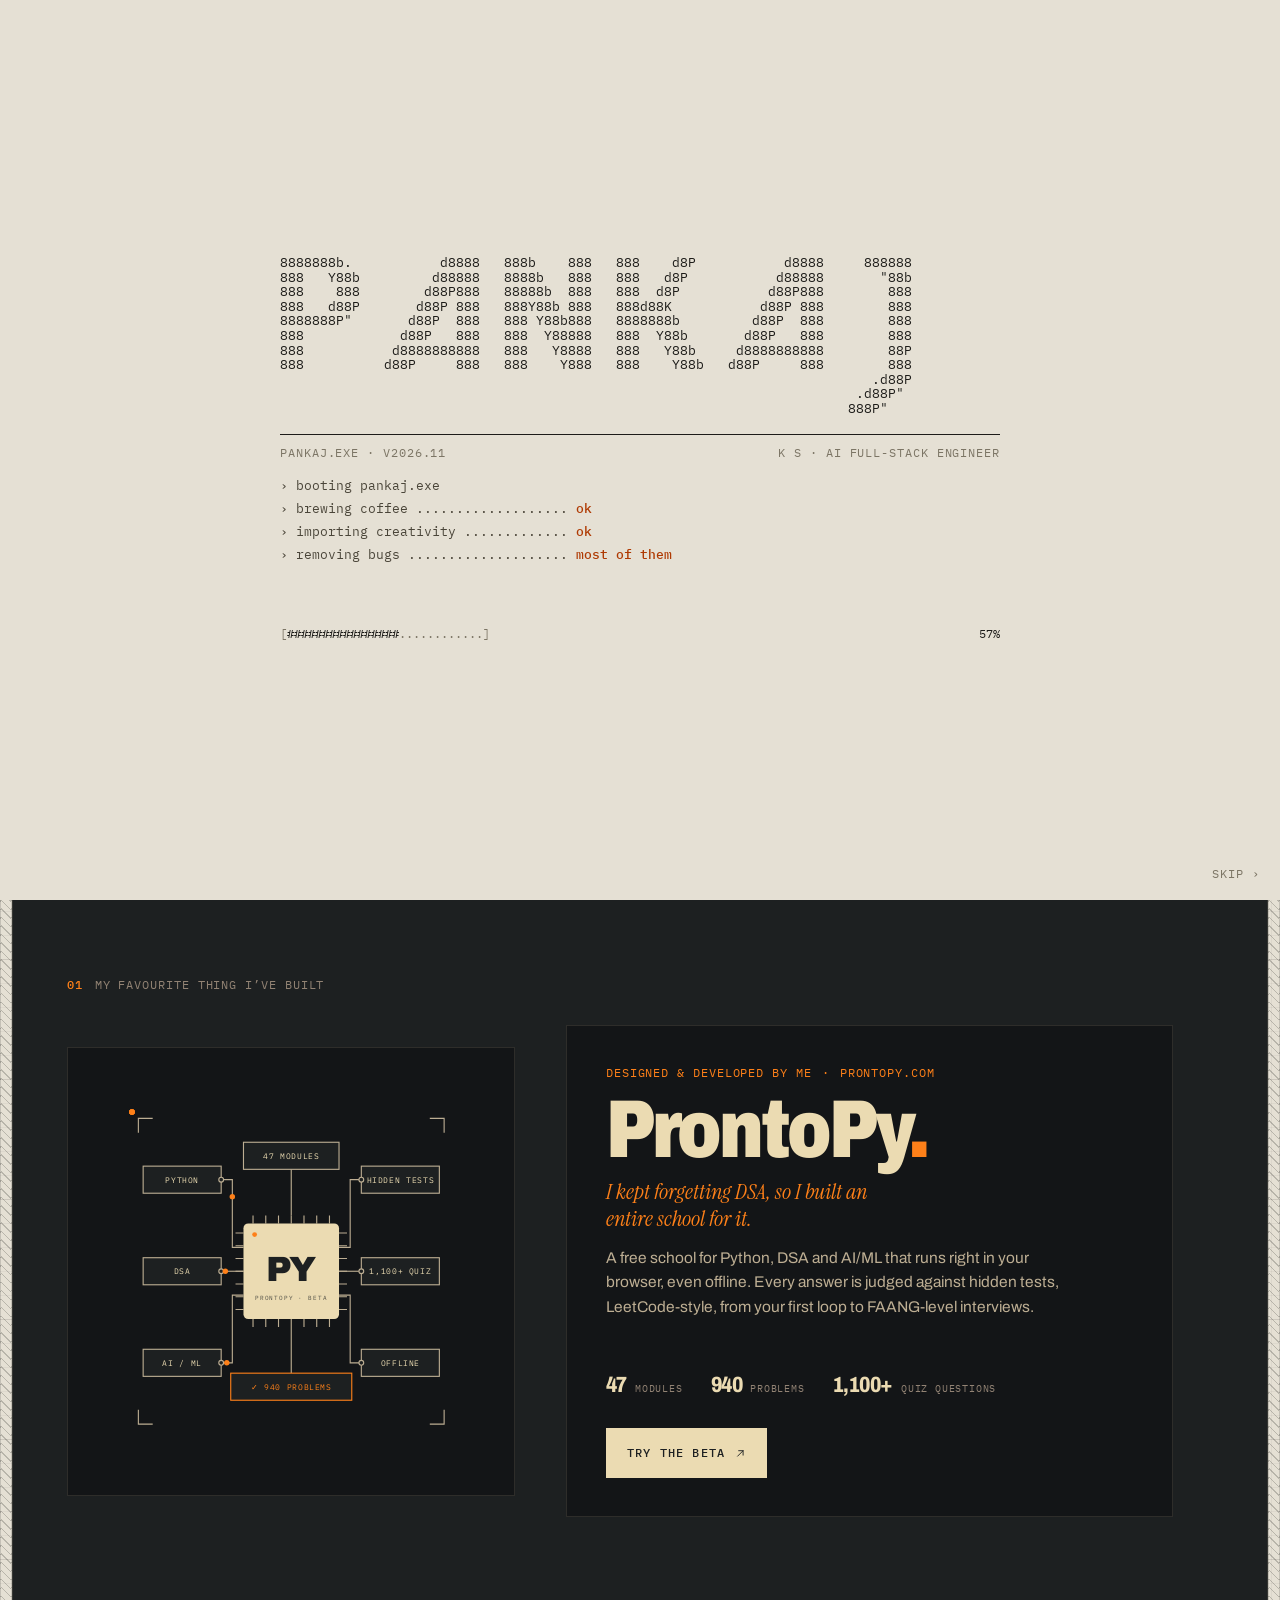
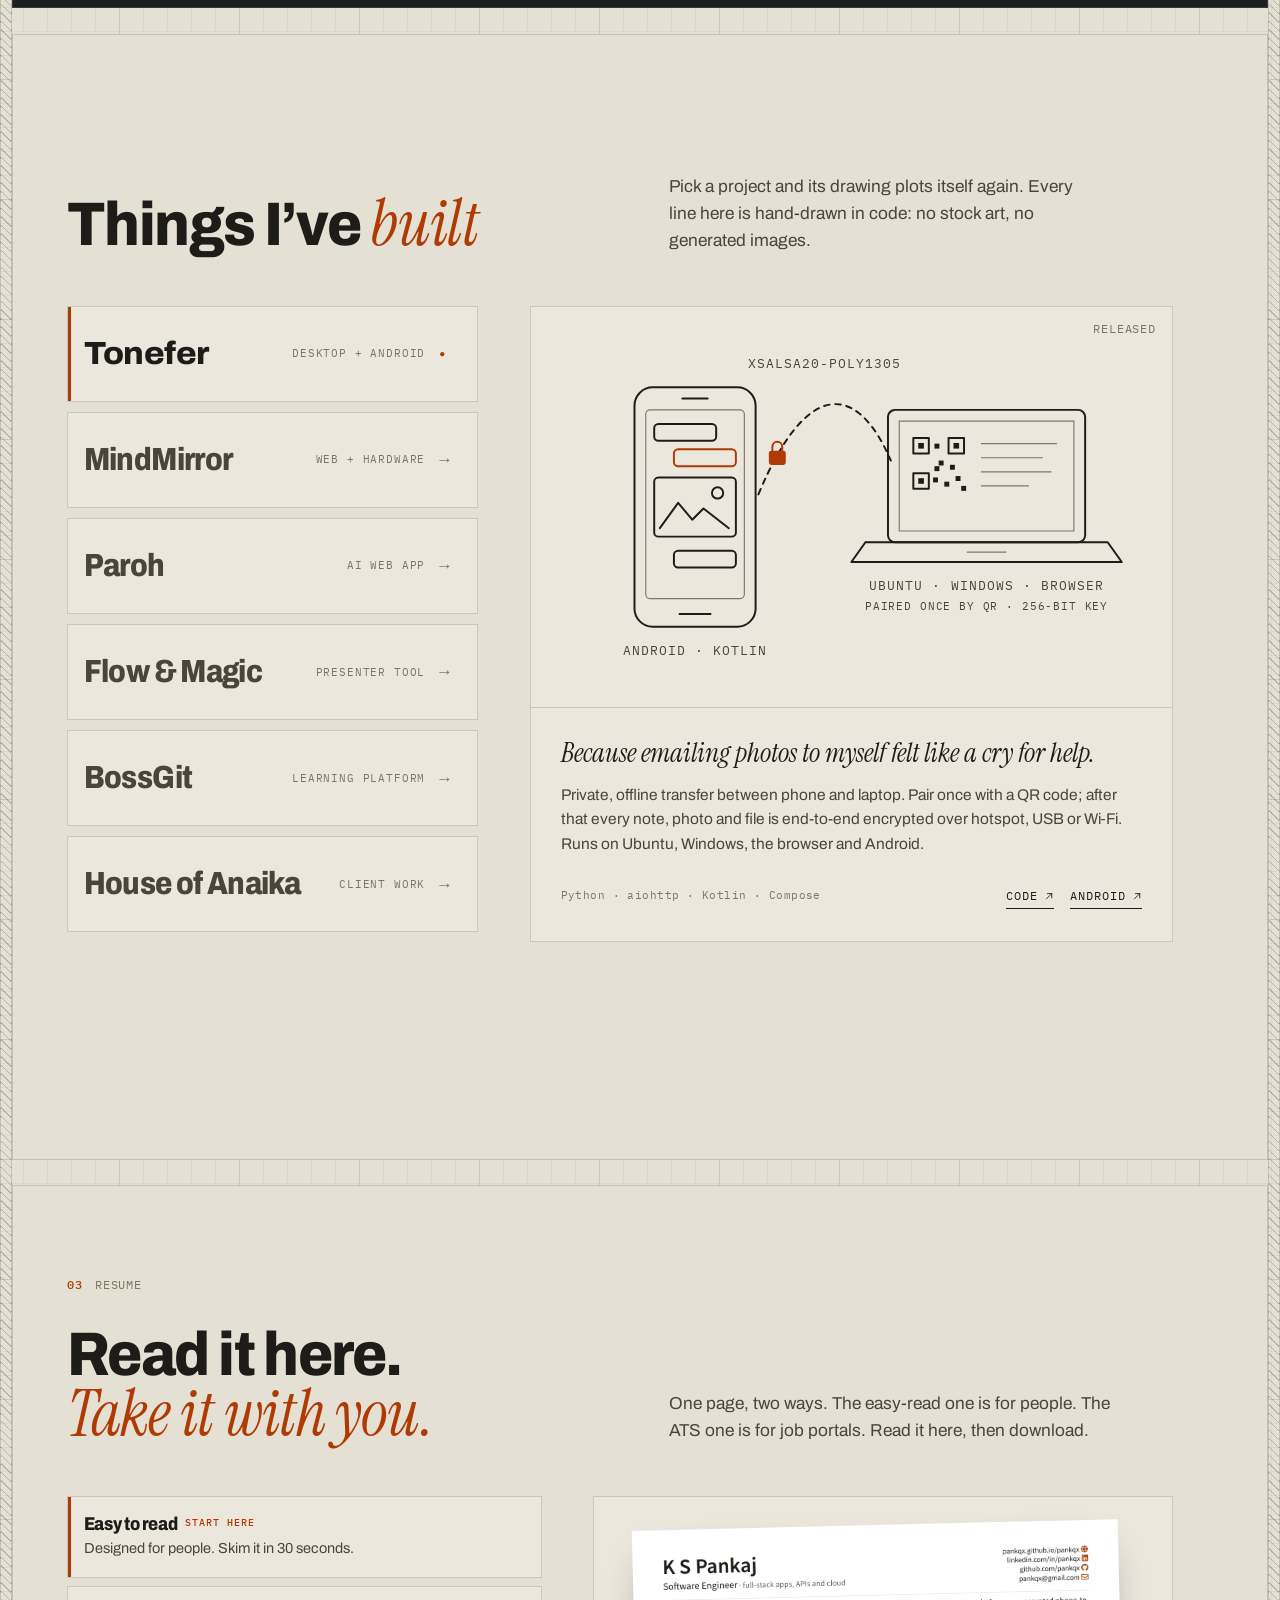
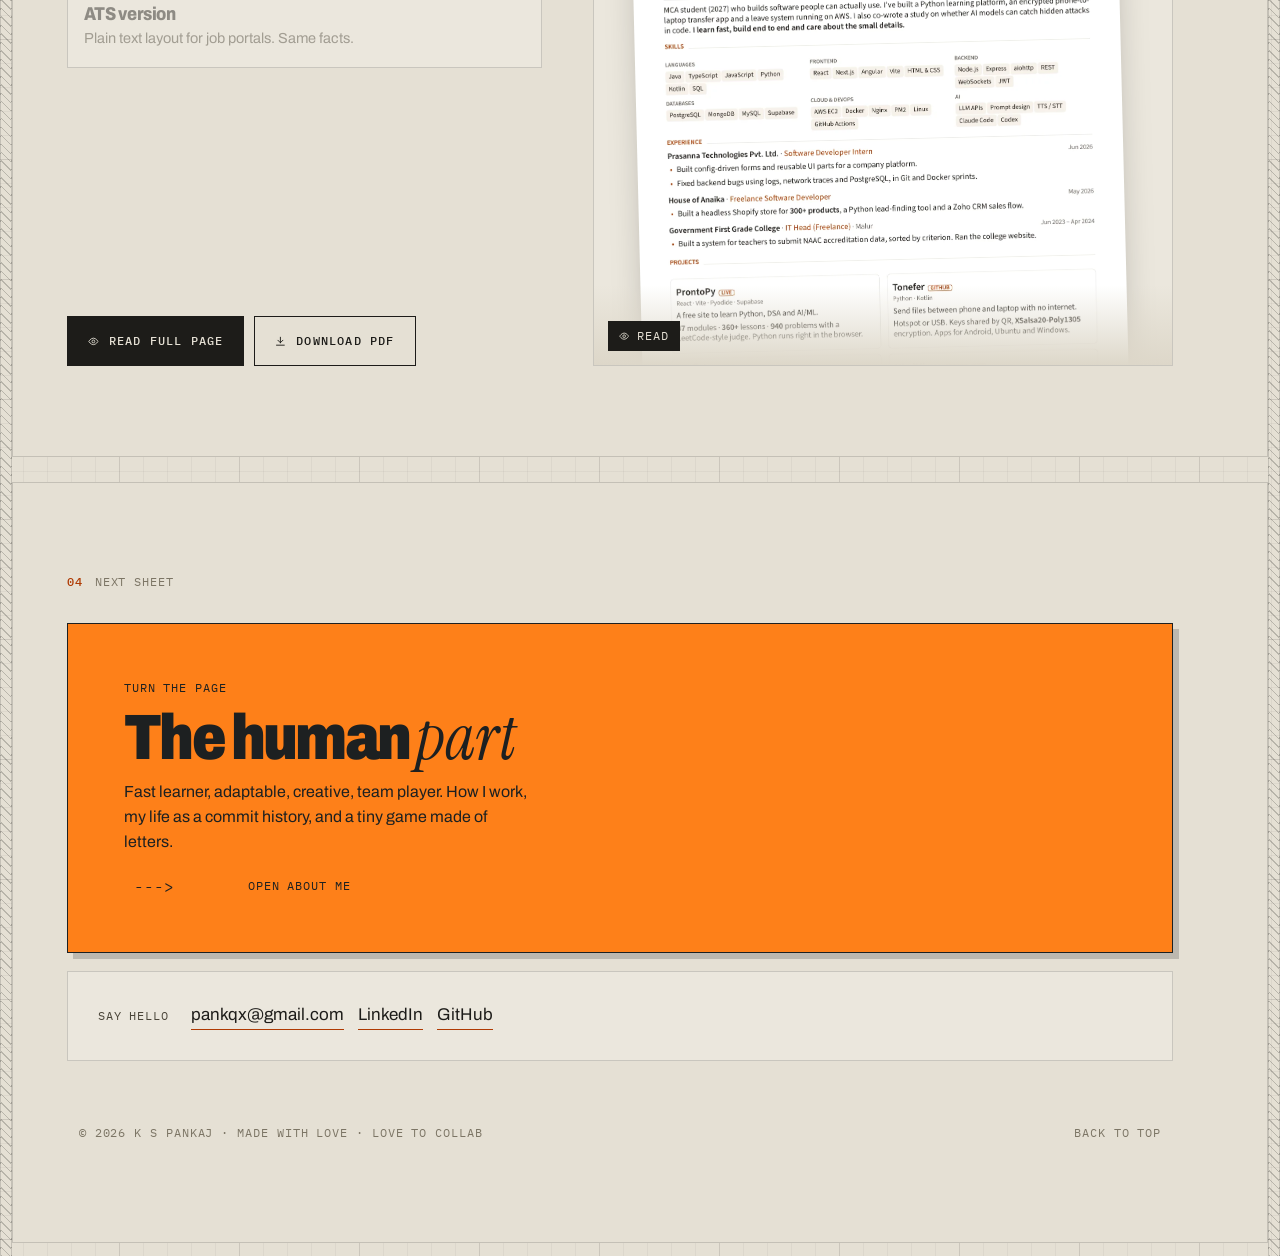
==== index.html @ 2e301d55 "New resume: easy-read and ATS versions replace the three role resumes" ====
<!doctype html>
<html lang="en" data-theme="blueprint">
<head>
<meta charset="utf-8">
<meta name="viewport" content="width=device-width, initial-scale=1, viewport-fit=cover">
<title>K S Pankaj · AI full-stack engineer</title>
<meta name="description" content="K S Pankaj turns ideas into products people actually use. AI full-stack engineer who built ProntoPy.com. Projects and resumes to read or download.">
<meta name="author" content="K S Pankaj">
<meta name="theme-color" content="#ece8df">
<link rel="canonical" href="https://pankqx.github.io/pankqx/">
<meta property="og:type" content="website">
<meta property="og:url" content="https://pankqx.github.io/pankqx/">
<meta property="og:title" content="K S Pankaj · AI full-stack engineer">
<meta property="og:description" content="K S Pankaj turns ideas into products people actually use. AI full-stack engineer who built ProntoPy.com. Projects and resumes to read or download.">
<meta property="og:image" content="https://pankqx.github.io/pankqx/assets/img/og.png">
<meta property="og:image:width" content="1200">
<meta property="og:image:height" content="630">
<meta name="twitter:card" content="summary_large_image">
<link rel="icon" href="assets/img/favicon.svg" type="image/svg+xml">
<link rel="preload" href="assets/fonts/archivo-latin-wdth-normal.woff2" as="font" type="font/woff2" crossorigin>
<link rel="preload" href="assets/fonts/ibm-plex-mono-latin-400-normal.woff2" as="font" type="font/woff2" crossorigin>
<link rel="stylesheet" href="assets/css/site.css?v=__V__">
<script>(function(){var d=document.documentElement;d.classList.add('js');try{var m=matchMedia('(prefers-color-scheme: dark)'),pick=function(){return sessionStorage.getItem('ksp-theme-visit')||'vellum';};d.setAttribute('data-theme',pick());if(sessionStorage.getItem('ksp-wipe')){d.classList.add('wipe-in');sessionStorage.removeItem('ksp-wipe');}}catch(e){}})();</script>
</head>
<body class="pg-home">
<a class="skip" href="#main">Skip to content</a>
<svg width="0" height="0" style="position:absolute" aria-hidden="true">
<defs>
<pattern id="hatch" width="6" height="6" patternUnits="userSpaceOnUse" patternTransform="rotate(45)"><line x1="0" y1="0" x2="0" y2="6" stroke="currentColor" stroke-width="1" opacity=".38"/></pattern>
<symbol id="i-arr" viewBox="0 0 20 20"><path d="M5 15 15 5M7 5h8v8" fill="none" stroke="currentColor" stroke-width="1.7" stroke-linecap="square"/></symbol>
<symbol id="i-down" viewBox="0 0 20 20"><path d="M10 3v13M4.5 10.5 10 16l5.5-5.5" fill="none" stroke="currentColor" stroke-width="1.7" stroke-linecap="square"/></symbol>
<symbol id="i-dl" viewBox="0 0 20 20"><path d="M10 2.5v10M5.5 8 10 12.5 14.5 8M3 17h14" fill="none" stroke="currentColor" stroke-width="1.7" stroke-linecap="square"/></symbol>
<symbol id="i-x" viewBox="0 0 20 20"><path d="m4.5 4.5 11 11m0-11-11 11" fill="none" stroke="currentColor" stroke-width="1.7"/></symbol>
<symbol id="i-eye" viewBox="0 0 20 20"><path d="M1.5 10S5 4 10 4s8.5 6 8.5 6-3.5 6-8.5 6-8.5-6-8.5-6Z" fill="none" stroke="currentColor" stroke-width="1.6"/><circle cx="10" cy="10" r="2.6" fill="none" stroke="currentColor" stroke-width="1.6"/></symbol>
<symbol id="i-zoom" viewBox="0 0 20 20"><circle cx="8.5" cy="8.5" r="5.5" fill="none" stroke="currentColor" stroke-width="1.6"/><path d="m12.8 12.8 4.7 4.7M8.5 6v5M6 8.5h5" fill="none" stroke="currentColor" stroke-width="1.6"/></symbol>
</defs></svg>
<div class="wipe" aria-hidden="true"></div>
<div class="boot" aria-hidden="true">
<div class="boot-in">
<pre class="boot-art">8888888b.           d8888   888b    888   888    d8P           d8888     888888
888   Y88b         d88888   8888b   888   888   d8P           d88888       &quot;88b
888    888        d88P888   88888b  888   888  d8P           d88P888        888
888   d88P       d88P 888   888Y88b 888   888d88K           d88P 888        888
8888888P&quot;       d88P  888   888 Y88b888   8888888b         d88P  888        888
888            d88P   888   888  Y88888   888  Y88b       d88P   888        888
888           d8888888888   888   Y8888   888   Y88b     d8888888888        88P
888          d88P     888   888    Y888   888    Y88b   d88P     888        888
                                                                          .d88P
                                                                        .d88P&quot; 
                                                                       888P&quot;   </pre>
<div class="boot-meta mono"><span>pankaj.exe · v2026.11</span><span>K S · AI full-stack engineer</span></div>
<div class="boot-log">
<p>› booting pankaj.exe</p>
<p>› brewing coffee ................... <b>ok</b></p>
<p>› importing creativity ............. <b>ok</b></p>
<p>› removing bugs .................... <b>most of them</b></p>
<p>› ready. say hi.</p>
</div>
<div class="boot-bar"><span class="track">[............................]</span><span class="pc">0%</span></div>
</div>
<button class="boot-skip mono" type="button" tabindex="-1">skip ›</button>
</div>
<div class="trace trace-h" aria-hidden="true"><div class="tfill"></div></div>
<header class="bar" id="bar">
<a class="brand" href="#top" aria-label="K S Pankaj, home"><svg class="mark" viewBox="-1.5 -1.5 57 23" aria-hidden="true"><g fill="none" stroke="currentColor" stroke-width="2.4" stroke-linecap="square" stroke-linejoin="miter"><path pathLength="1" d="M1 0V20M12 0L1 11M4.6 7.4L12 20"/><path pathLength="1" d="M30 3V2.5Q30 0 27.5 0H20.5Q18 0 18 2.5V7.5Q18 10 20.5 10H27.5Q30 10 30 12.5V17.5Q30 20 27.5 20H20.5Q18 20 18 17.5V17"/><path pathLength="1" d="M36 20V0H45.5Q48 0 48 2.5V7.5Q48 10 45.5 10H36"/></g><rect class="mdot ldot" x="51" y="17" width="3.4" height="3.4"/></svg><span class="brand-name"><b>K S Pankaj</b>AI full-stack engineer</span></a>
<nav class="nav" aria-label="Sections"><a href="#work" data-sec="prontopy work"><span>01</span>Work</a><a href="#resume" data-sec="resume"><span>02</span>Resume</a><a href="about.html" data-sec="intro traits method experience toolbox"><span>03</span>About</a><a href="about.html#contact" data-sec="contact"><span>04</span>Contact</a></nav>
<div class="bar-r">
<button class="mode" type="button" aria-pressed="false" aria-label="Switch between light vellum and dark blueprint"><span class="sw"></span><span class="lbl lbl-v">Vellum</span><span class="lbl lbl-b">Blueprint</span></button>
<a class="btn btn-sm" href="#resume">Resume <svg class="arr" aria-hidden="true"><use href="#i-down"/></svg></a>
<a class="human-btn" href="about.html"><span class="hb-long">The human part</span><span class="hb-short">Human</span> <b>→</b></a>
</div>
</header>
<main id="main">
<!-- 00 · HELLO -->
<section class="sheet cover" id="top" data-sheet="00" data-title="Hello">
<div class="wrap">
<p class="hello">Hi, I’m <svg class="spark" viewBox="0 0 20 20" aria-hidden="true"><path d="M10 0q1.6 8.4 10 10-8.4 1.6-10 10-1.6-8.4-10-10 8.4-1.6 10-10Z"/></svg></p>
<h1 class="name" aria-label="K S Pankaj"><span class="ln1">K S</span><span class="ln2" data-wave>Pankaj<span class="dot">.</span></span></h1>
<div class="dim mono" aria-hidden="true"><span class="dl l"></span><span class="dt">AI full-stack engineer · MCA ’27</span><span class="dl r"></span></div>
<div class="cover-row">
<p class="statement">I turn ideas into <span class="u">products<svg viewBox="0 0 100 10" preserveAspectRatio="none" aria-hidden="true"><path pathLength="1" d="M2 7C30 2 70 2 98 6"/></svg></span> <span class="serif">people actually use.</span></p>
<div class="cover-side">
<p class="cover-sub">Built <a href="https://python-dsa-sigma.vercel.app/" target="_blank" rel="noopener">ProntoPy.com</a>. Web, Android and AI products, designed, built and shipped end to end. Fuelled by coffee.</p>
<div class="cover-cta"><button class="btn btn-fast" type="button" data-lane-open>Summary <svg class="arr" aria-hidden="true"><use href="#i-arr"/></svg></button></div>
<a class="tour" href="#work">or take the full tour ↓</a>
<div class="status mono"><svg class="chip8 art" viewBox="0 0 34 22" aria-hidden="true"><g class="ln" style="stroke-width:1.2"><path d="M10 0v4M15 0v4M20 0v4M25 0v4M10 18v4M15 18v4M20 18v4M25 18v4"/></g><rect class="chipf" x="5" y="4" width="25" height="14" rx="2"/><circle class="sf led" cx="12" cy="11" r="2.8"/></svg><span>Open to internships &amp; full-time roles · ready to relocate</span></div>
</div>
</div>
</div>
</section>

<!-- 01 · PRONTOPY -->
<section class="sheet band" id="prontopy" data-sheet="01" data-title="ProntoPy">
<div class="wrap">
<header class="sh rv"><span class="sh-no">01</span><span class="sh-label">My favourite thing I’ve built</span></header>
<article class="flag rv">
<div class="flag-art"><svg class="art pchip" viewBox="0 0 400 400" role="img" aria-label="A chip labelled PY at the centre, wired to six blocks: Python, DSA, AI and ML on the left; hidden tests, quizzes and offline on the right"><title>ProntoPy, drawn as a chip</title><path class="pc-l" d="M8 26V8H26"/><path class="pc-l" d="M392 26V8H374"/><path class="pc-l" d="M8 374V392H26"/><path class="pc-l" d="M392 374V392H374"/><rect class="pc-b" x="14" y="68" width="98" height="34"/><text class="pc-t" x="63" y="89">PYTHON</text><path class="pc-l" d="M112 85H126V170H140"/><circle class="pc-p" cx="112" cy="85" r="3"/><rect class="pc-b" x="14" y="183" width="98" height="34"/><text class="pc-t" x="63" y="204">DSA</text><path class="pc-l" d="M112 200H140"/><circle class="pc-p" cx="112" cy="200" r="3"/><rect class="pc-b" x="14" y="298" width="98" height="34"/><text class="pc-t" x="63" y="319">AI / ML</text><path class="pc-l" d="M112 315H126V230H140"/><circle class="pc-p" cx="112" cy="315" r="3"/><rect class="pc-b" x="288" y="68" width="98" height="34"/><text class="pc-t" x="337" y="89">HIDDEN TESTS</text><path class="pc-l" d="M260 170H274V85H288"/><circle class="pc-p" cx="288" cy="85" r="3"/><rect class="pc-b" x="288" y="183" width="98" height="34"/><text class="pc-t" x="337" y="204">1,100+ QUIZ</text><path class="pc-l" d="M260 200H288"/><circle class="pc-p" cx="288" cy="200" r="3"/><rect class="pc-b" x="288" y="298" width="98" height="34"/><text class="pc-t" x="337" y="319">OFFLINE</text><path class="pc-l" d="M260 230H274V315H288"/><circle class="pc-p" cx="288" cy="315" r="3"/><path class="pc-l" d="M152 130V140M152 260V270M130 152H140M260 152H270"/><path class="pc-l" d="M168 130V140M168 260V270M130 168H140M260 168H270"/><path class="pc-l" d="M184 130V140M184 260V270M130 184H140M260 184H270"/><path class="pc-l" d="M200 130V140M200 260V270M130 200H140M260 200H270"/><path class="pc-l" d="M216 130V140M216 260V270M130 216H140M260 216H270"/><path class="pc-l" d="M232 130V140M232 260V270M130 232H140M260 232H270"/><path class="pc-l" d="M248 130V140M248 260V270M130 248H140M260 248H270"/><rect class="pc-chip" x="140" y="140" width="120" height="120" rx="6"/><circle class="pc-dot" cx="154" cy="154" r="3"/><text class="pc-big" x="200" y="212">PY</text><text class="pc-s" x="200" y="236">PRONTOPY · BETA</text><path class="pc-l" d="M200 130V72"/><rect class="pc-b" x="140" y="38" width="120" height="34"/><text class="pc-t" x="200" y="59">47 MODULES</text><path class="pc-l" d="M200 270V328"/><rect class="pc-b pc-ok" x="124" y="328" width="152" height="34"/><text class="pc-t pc-okt" x="200" y="349">✓ 940 PROBLEMS</text><circle class="pc-run" r="3.4"><animateMotion dur="2.4s" begin="0.0s" repeatCount="indefinite" path="M112 85H126V170H140"/></circle><circle class="pc-run" r="3.4"><animateMotion dur="2.4s" begin="0.3s" repeatCount="indefinite" path="M112 200H140"/></circle><circle class="pc-run" r="3.4"><animateMotion dur="2.4s" begin="0.6s" repeatCount="indefinite" path="M112 315H126V230H140"/></circle><circle class="pc-run" r="3.4"><animateMotion dur="2.4s" begin="0.9s" repeatCount="indefinite" path="M260 170H274V85H288"/></circle><circle class="pc-run" r="3.4"><animateMotion dur="2.4s" begin="1.2s" repeatCount="indefinite" path="M260 200H288"/></circle><circle class="pc-run" r="3.4"><animateMotion dur="2.4s" begin="1.5s" repeatCount="indefinite" path="M260 230H274V315H288"/></circle><circle class="pc-run" r="3.4"><animateMotion dur="2.4s" begin="1.8s" repeatCount="indefinite" path="M200 72V130"/></circle><circle class="pc-run" r="3.4"><animateMotion dur="2.4s" begin="2.1s" repeatCount="indefinite" path="M200 270V328"/></circle></svg></div>
<div class="flag-body">
<div class="flag-kicker mono"><span>Designed &amp; developed by me</span><span>·</span><span>prontopy.com</span></div>
<h2 class="flag-title">ProntoPy<span>.</span></h2>
<p class="flag-quote">I kept forgetting DSA, so I built an entire school for it.</p>
<p>A free school for Python, DSA and AI/ML that runs right in your browser, even offline. Every answer is judged against hidden tests, LeetCode-style, from your first loop to FAANG-level interviews.</p>
<div class="specs"><div><b data-count="47">47</b><span>Modules</span></div><div><b data-count="940">940</b><span>Problems</span></div><div><b>1,100+</b><span>Quiz questions</span></div></div>
<div class="flag-cta"><a class="btn" href="https://python-dsa-sigma.vercel.app/" target="_blank" rel="noopener">Try the beta <svg class="arr" aria-hidden="true"><use href="#i-arr"/></svg></a><span class="mono muted">React · Vite · Pyodide · offline-first</span></div>
</div>
</article>
</div>
</section>

<!-- 02 · WORK -->
<section class="sheet" id="work" data-sheet="02" data-title="Work">
<div class="wrap">
<header class="sh rv"><span class="sh-no">02</span><span class="sh-label">Selected work</span></header>
<div class="head2"><h2 class="h2 rv">Things I’ve <span class="serif">built</span></h2><p class="lede rv" style="--d:.08s">Pick a project and its drawing plots itself again. Every line here is hand-drawn in code: no stock art, no generated images.</p></div>
<div class="viewer-grid rv">
<div class="pj">
<button class="pj-head" type="button" id="pjh-tonefer" aria-expanded="true" aria-controls="pjb-tonefer"><span class="n">02.1</span><span class="t">Tonefer</span><span class="k">Desktop + Android</span></button>
<div class="pj-body is-on" id="pjb-tonefer" role="region" aria-labelledby="pjh-tonefer">
<div class="pj-art"><span class="pj-badge mono">Released</span><svg class="art dw" viewBox="0 0 400 250" role="img" aria-label="Tonefer: a phone and a laptop, a padlock travelling along the link between them, and a pairing QR code on the laptop screen.">
<rect class="ln d k" pathLength="1" x="46" y="40" width="86" height="170" rx="13"/>
<rect class="lt d" pathLength="1" x="54" y="56" width="70" height="134" rx="3"/>
<path class="ln d" pathLength="1" d="M80 48H98M78 201H100"/>
<rect class="ln d" pathLength="1" style="--d:.3s" x="60" y="66" width="44" height="12" rx="3"/>
<rect class="ln d hl" pathLength="1" style="--d:.4s" x="74" y="84" width="44" height="12" rx="3"/>
<rect class="ln d" pathLength="1" style="--d:.5s" x="60" y="104" width="58" height="42" rx="3"/>
<path class="ln d" pathLength="1" style="--d:.7s" d="M64 140 77 122l10 12 8-8 18 14"/><circle class="ln f" cx="105" cy="115" r="4"/>
<rect class="ln d" pathLength="1" style="--d:.55s" x="74" y="156" width="44" height="12" rx="3"/>
<rect class="ln d k" pathLength="1" x="226" y="56" width="140" height="94" rx="5"/>
<rect class="lt d" pathLength="1" x="234" y="64" width="124" height="78"/>
<path class="ln d" pathLength="1" d="M210 150H382L392 164H200Z"/><path class="lt d" pathLength="1" d="M282 157H310"/>
<g class="f" style="--d:.4s"><rect class="ln" x="244" y="76" width="11" height="11"/><rect class="if" x="247.5" y="79.5" width="4" height="4"/><rect class="ln" x="269" y="76" width="11" height="11"/><rect class="if" x="272.5" y="79.5" width="4" height="4"/><rect class="ln" x="244" y="101" width="11" height="11"/><rect class="if" x="247.5" y="104.5" width="4" height="4"/><rect class="if" x="259" y="80" width="3.5" height="3.5"/><rect class="if" x="262" y="92" width="3.5" height="3.5"/><rect class="if" x="270" y="95" width="3.5" height="3.5"/><rect class="if" x="258" y="104" width="3.5" height="3.5"/><rect class="if" x="266" y="107" width="3.5" height="3.5"/><rect class="if" x="274" y="103" width="3.5" height="3.5"/><rect class="if" x="278" y="110" width="3.5" height="3.5"/><rect class="if" x="259" y="96" width="3.5" height="3.5"/></g>
<path class="lt d" pathLength="1" style="--d:.5s" d="M292 80H346M292 90H336M292 100H342M292 110H326"/>
<path class="ln dash f" d="M134 116C168 34 204 36 228 92"/>
<g><animateMotion dur="3.4s" repeatCount="indefinite" path="M134 116C168 34 204 36 228 92" keyPoints="0;1;1" keyTimes="0;.7;1" calcMode="linear"/><rect class="sf" x="-6" y="-3" width="12" height="10" rx="2"/><path class="ln hl" d="M-3.5-3v-3a3.5 3.5 0 0 1 7 0v3"/></g>
<g class="f" style="--d:.8s">
<text class="tx" x="181" y="26" text-anchor="middle">XSALSA20-POLY1305</text>
<text class="tx" x="89" y="230" text-anchor="middle">ANDROID · KOTLIN</text>
<text class="tx" x="296" y="184" text-anchor="middle">UBUNTU · WINDOWS · BROWSER</text>
<text class="tx tx-s" x="296" y="198" text-anchor="middle">PAIRED ONCE BY QR · 256-BIT KEY</text>
</g></svg></div>
<div class="pj-txt"><p class="pj-quip">Because emailing photos to myself felt like a cry for help.</p><p>Private, offline transfer between phone and laptop. Pair once with a QR code; after that every note, photo and file is end-to-end encrypted over hotspot, USB or Wi‑Fi. Runs on Ubuntu, Windows, the browser and Android.</p>
<div class="pj-foot"><span class="pj-stack">Python · aiohttp · Kotlin · Compose</span><span class="pj-links"><a class="link" href="https://github.com/pankqx/tonefer" target="_blank" rel="noopener">Code <svg class="arr" aria-hidden="true"><use href="#i-arr"/></svg></a><a class="link" href="https://github.com/pankqx/tonefer-android" target="_blank" rel="noopener">Android <svg class="arr" aria-hidden="true"><use href="#i-arr"/></svg></a></span></div></div>
</div></div>
<div class="pj">
<button class="pj-head" type="button" id="pjh-mindmirror" aria-expanded="false" aria-controls="pjb-mindmirror"><span class="n">02.2</span><span class="t">MindMirror</span><span class="k">Web + hardware</span></button>
<div class="pj-body" id="pjb-mindmirror" role="region" aria-labelledby="pjh-mindmirror">
<div class="pj-art"><span class="pj-badge mono">No. 1 · Round 1</span><svg class="art dw" viewBox="0 0 400 250" role="img" aria-label="MindMirror necklace: a pendant holding an ESP32 module with a microphone and amplifier, sending sound waves to a hub.">
<path class="ln f" style="stroke-dasharray:.5 5;stroke-width:2.4" d="M70 18Q200 192 330 18"/>
<rect class="ln d" pathLength="1" x="195" y="103" width="10" height="13" rx="3"/>
<circle class="ln d k" pathLength="1" cx="200" cy="166" r="50"/>
<circle class="lt d" pathLength="1" style="--d:.2s" cx="200" cy="166" r="43"/>
<rect class="ln d" pathLength="1" style="--d:.3s" x="176" y="134" width="48" height="60" rx="2"/>
<path class="ln d hl" pathLength="1" style="--d:.5s" d="M180 146H186V141H192V146H198V141H204V146H210V141H216V146H220"/>
<rect class="lt d" pathLength="1" style="--d:.5s" x="181" y="152" width="38" height="36" rx="1"/>
<text class="tx tx-s f" x="200" y="173" text-anchor="middle">ESP32</text>
<g class="ln f"><path d="M176 158h-4M224 158h4"/><path d="M176 164h-4M224 164h4"/><path d="M176 170h-4M224 170h4"/><path d="M176 176h-4M224 176h4"/><path d="M176 182h-4M224 182h4"/><path d="M176 188h-4M224 188h4"/></g>
<circle class="ln f" cx="200" cy="205" r="2.6"/>
<path class="ln hl led-slow" d="M262 150q8 16 0 32"/><path class="ln hl led-slow" style="animation-delay:.3s" d="M274 142q13 24 0 48"/><path class="ln hl led-slow" style="animation-delay:.6s" d="M286 134q18 32 0 64"/>
<g class="f" style="--d:.7s">
<path class="lt" d="M176 140 132 118H40"/><text class="tx" x="40" y="113">ESP32-WROOM-32</text>
<path class="lt" d="M197 206 140 226H40"/><text class="tx" x="40" y="221">INMP441 · MIC</text>
<path class="lt" d="M224 186 300 226H372"/><text class="tx" x="372" y="221" text-anchor="end">MAX98357 · AMP</text>
</g></svg></div>
<div class="pj-txt"><p class="pj-quip">A necklace that notices your stress before your exams do.</p><p>A calm web app plus a talking AI necklace (ESP32) that helps students spot early stress against their own normal, without diagnosing. Built for the CODE MEET 2026 hackathon at Srinivas University, where we ranked No. 1 in Round 1 and top 5 of 100 teams in Round 2, which was mildly stressful. I built the hub, the firmware and the core screens.</p>
<div class="pj-foot"><span class="pj-stack">React · TS · three.js · ESP32 · Groq</span><span class="pj-links"><a class="link" href="https://pankqx.github.io/MindMirror/" target="_blank" rel="noopener">Live <svg class="arr" aria-hidden="true"><use href="#i-arr"/></svg></a><a class="link" href="https://github.com/pankqx/MindMirror" target="_blank" rel="noopener">Code <svg class="arr" aria-hidden="true"><use href="#i-arr"/></svg></a></span></div></div>
</div></div>
<div class="pj">
<button class="pj-head" type="button" id="pjh-paroh" aria-expanded="false" aria-controls="pjb-paroh"><span class="n">02.3</span><span class="t">Paroh</span><span class="k">AI web app</span></button>
<div class="pj-body" id="pjb-paroh" role="region" aria-labelledby="pjh-paroh">
<div class="pj-art"><span class="pj-badge mono">24-hour build</span><svg class="art dw" viewBox="0 0 400 250" role="img" aria-label="Paroh: you and your twin as two circles. A fact card stops at a consent gate, gets approved, then joins the twin's knowledge graph. A what-if distribution sits below.">
<g class="f"><text class="tx" x="105" y="50" text-anchor="middle">YOU</text><text class="tx" x="295" y="50" text-anchor="middle">TWIN</text><text class="tx signal-t" x="200" y="30" text-anchor="middle">CONSENT GATE</text></g>
<circle class="ln d k" pathLength="1" cx="105" cy="118" r="56"/>
<circle class="ln dash f" cx="295" cy="118" r="56"/>
<circle class="ln d" pathLength="1" style="--d:.3s" cx="105" cy="100" r="13"/>
<path class="ln d" pathLength="1" style="--d:.4s" d="M80 152Q80 122 105 122T130 152"/>
<path class="lt dash f" d="M200 40V196"/>
<rect class="ln d" pathLength="1" style="--d:.2s" x="187" y="103" width="26" height="30" rx="2"/>
<path class="ln hl" stroke-width="2" d="M193 118l5 5 9-10" opacity="0"><animate attributeName="opacity" dur="3.4s" repeatCount="indefinite" values="0;0;1;1;0" keyTimes="0;.38;.42;.8;1"/></path>
<g class="ln f" style="--d:.5s"><path d="M278 100L312 92"/><path d="M278 100L300 124"/><path d="M312 92L300 124"/><path d="M300 124L270 134"/><path d="M300 124L322 140"/><path d="M270 134L278 100"/></g><g class="ln f" style="--d:.5s"><circle class="pf" cx="278" cy="100" r="4.5"/><circle class="pf" cx="312" cy="92" r="4.5"/><circle class="pf" cx="300" cy="124" r="4.5"/><circle class="pf" cx="270" cy="134" r="4.5"/><circle class="pf" cx="322" cy="140" r="4.5"/></g><circle class="sf" cx="300" cy="124" r="4.5"/>
<g><animateMotion dur="3.4s" repeatCount="indefinite" path="M150 118H262" keyPoints="0;.44;.44;1;1" keyTimes="0;.32;.6;.85;1" calcMode="linear"/><animate attributeName="opacity" dur="3.4s" repeatCount="indefinite" values="0;1;1;0;0" keyTimes="0;.05;.82;.86;1"/><rect class="ln pf" x="-12" y="-8" width="24" height="16" rx="2"/><path class="lt" d="M-7-2H7M-7 3H3"/></g>
<path class="ln d hl" pathLength="1" style="--d:.6s" d="M62 206h10l4-8 4 16 4-22 4 26 4-16 4 8 4-4h50"/>
<text class="tx f" x="105" y="234" text-anchor="middle">VOICE + JOURNAL</text>
<path class="hatch f" d="M250 222C275 222 280 188 295 188S315 222 340 222Z"/>
<path class="ln d" pathLength="1" style="--d:.7s" d="M244 222H346M250 222C275 222 280 188 295 188S315 222 340 222"/>
<text class="tx f" x="295" y="238" text-anchor="middle">WHAT-IF · MONTE CARLO</text>
</svg></div>
<div class="pj-txt"><p class="pj-quip">A digital twin that only learns what you approve. Unlike my phone’s keyboard.</p><p>Built in 24 hours at GATEWAYS 2026, a national hackathon with 150+ teams. It asks you questions out loud, turns your answers into facts, waits for your OK, then runs what-if simulations before giving advice.</p>
<div class="pj-foot"><span class="pj-stack">Next.js · TS · OpenRouter · voice</span><span class="pj-links"><a class="link" href="https://paroh-twin.vercel.app" target="_blank" rel="noopener">Live <svg class="arr" aria-hidden="true"><use href="#i-arr"/></svg></a><a class="link" href="https://github.com/pankqx/paroh-twin" target="_blank" rel="noopener">Code <svg class="arr" aria-hidden="true"><use href="#i-arr"/></svg></a></span></div></div>
</div></div>
<div class="pj">
<button class="pj-head" type="button" id="pjh-flow" aria-expanded="false" aria-controls="pjb-flow"><span class="n">02.4</span><span class="t">Flow &amp; Magic</span><span class="k">Presenter tool</span></button>
<div class="pj-body" id="pjb-flow" role="region" aria-labelledby="pjh-flow">
<div class="pj-art"><span class="pj-badge mono">Dream project</span><svg class="art dw fm" viewBox="0 0 400 250" role="img" aria-label="Flow and Magic: a presenter types TCP handshake and a three-step diagram, SYN, SYN-ACK, ACK, appears one step at a time.">
<rect class="ln d k" pathLength="1" x="24" y="20" width="352" height="200" rx="6"/>
<path class="lt d" pathLength="1" d="M24 38H376"/>
<g class="lt f"><circle cx="36" cy="29" r="2.5"/><circle cx="46" cy="29" r="2.5"/><circle cx="56" cy="29" r="2.5"/></g>
<text class="tx tx-s f" x="366" y="32" text-anchor="end">PRESENT MODE</text>
<g class="fm-s s1"><rect class="ln" x="46" y="72" width="82" height="40" rx="3"/><text class="tx" x="87" y="95" text-anchor="middle">SYN</text><text class="tx tx-s" x="87" y="128" text-anchor="middle">01</text></g>
<g class="fm-s s2"><path class="ln hl" d="M130 92H156M150 87l6 5-6 5"/><rect class="ln" x="159" y="72" width="82" height="40" rx="3"/><text class="tx" x="200" y="95" text-anchor="middle">SYN-ACK</text><text class="tx tx-s" x="200" y="128" text-anchor="middle">02</text></g>
<g class="fm-s s3"><path class="ln hl" d="M243 92H269M263 87l6 5-6 5"/><rect class="ln" x="272" y="72" width="82" height="40" rx="3"/><text class="tx" x="313" y="95" text-anchor="middle">ACK</text><text class="tx tx-s" x="313" y="128" text-anchor="middle">03</text></g>
<rect class="ln d" pathLength="1" style="--d:.3s" x="104" y="170" width="192" height="28" rx="14"/>
<text class="tx f" x="186" y="188" text-anchor="middle">“TCP HANDSHAKE”</text>
<g class="f"><rect class="ln hl" x="268" y="177" width="8" height="12" rx="4"/><path class="ln hl" d="M264 186a8 8 0 0 0 16 0M272 194v2"/></g>
<path class="ln hl f" d="M352 140q2 9 10 11-8 2-10 11-2-9-10-11 8-2 10-11Z"/>
<path class="ln f" d="M48 146q1.5 6 7 7.5-5.5 1.5-7 7.5-1.5-6-7-7.5 5.5-1.5 7-7.5Z"/>
</svg></div>
<div class="pj-txt"><p class="pj-quip">Say “TCP handshake”. Watch the diagram show up on its own.</p><p>For anyone who explains things for a living: type, speak or gesture a concept and the right animated diagram appears. The AI only produces validated data, never code, and 131 automated tests keep it honest.</p>
<div class="pj-foot"><span class="pj-stack">React · TS · SVG · Speech API</span><span class="pj-links"><a class="link" href="https://github.com/pankqx/flow-magic" target="_blank" rel="noopener">Code <svg class="arr" aria-hidden="true"><use href="#i-arr"/></svg></a></span></div></div>
</div></div>
<div class="pj">
<button class="pj-head" type="button" id="pjh-bossgit" aria-expanded="false" aria-controls="pjb-bossgit"><span class="n">02.5</span><span class="t">BossGit</span><span class="k">Learning platform</span></button>
<div class="pj-body" id="pjb-bossgit" role="region" aria-labelledby="pjh-bossgit">
<div class="pj-art"><span class="pj-badge mono">30 modules</span><svg class="art dw" viewBox="0 0 400 250" role="img" aria-label="BossGit: a terminal running git rebase main, above a commit graph where a feature branch merges back into main.">
<rect class="ln d k" pathLength="1" x="28" y="22" width="200" height="78" rx="4"/>
<path class="lt d" pathLength="1" d="M28 38H228"/>
<text class="tx f" x="40" y="60">$ git rebase main</text>
<text class="tx f signal-t" x="40" y="82">› MISSION COMPLETE</text>
<rect class="if cursor-blink" x="166" y="52" width="6" height="10"/>
<path class="ln d" pathLength="1" style="--d:.2s" d="M36 170H376"/>
<path class="ln d hl" pathLength="1" style="--d:.5s" d="M110 170C132 170 140 128 168 128H262C288 128 292 170 300 170"/>
<g class="f"><circle class="ln pf cmt" style="--i:0" cx="60" cy="170" r="6.5"/><circle class="ln pf cmt" style="--i:1" cx="110" cy="170" r="6.5"/><circle class="ln pf cmt" style="--i:2" cx="160" cy="170" r="6.5"/><circle class="ln pf cmt" style="--i:3" cx="190" cy="128" r="6.5"/><circle class="ln pf cmt" style="--i:4" cx="236" cy="128" r="6.5"/><circle class="ln cmt merge" style="--i:5" cx="300" cy="170" r="7.5"/><circle class="ln pf cmt" style="--i:6" cx="350" cy="170" r="6.5"/></g>
<g class="f" style="--d:.7s"><text class="tx" x="376" y="192" text-anchor="end">MAIN</text><text class="tx" x="213" y="114" text-anchor="middle">FEATURE</text>
<text class="tx tx-s" x="36" y="230">30 MODULES · 7 TRACKS · REAL GIT IN THE BROWSER</text></g>
</svg></div>
<div class="pj-txt"><p class="pj-quip">Because “git push --force” should not be a personality.</p><p>A free course from zero to Git internals, with a real Git repository running inside your browser tab, a live commit graph and LeetCode-style Git puzzles. 30 modules across 7 tracks.</p>
<div class="pj-foot"><span class="pj-stack">React · TS · isomorphic-git · xterm.js</span><span class="pj-links"><a class="link" href="https://github.com/pankqx/Bossgit" target="_blank" rel="noopener">Code <svg class="arr" aria-hidden="true"><use href="#i-arr"/></svg></a></span></div></div>
</div></div>
<div class="pj">
<button class="pj-head" type="button" id="pjh-anaika" aria-expanded="false" aria-controls="pjb-anaika"><span class="n">02.6</span><span class="t">House of Anaika</span><span class="k">Client work</span></button>
<div class="pj-body" id="pjb-anaika" role="region" aria-labelledby="pjh-anaika">
<div class="pj-art"><span class="pj-badge mono">First client</span><svg class="art dw" viewBox="0 0 400 250" role="img" aria-label="House of Anaika: a shopfront with a diya in the window, a map with location pins, and an arrow down into a CSV table of leads.">
<path class="hatch f" d="M28 92L40 60H182L194 92Z"/>
<path class="ln d" pathLength="1" d="M28 92L40 60H182L194 92"/>
<path class="ln d" pathLength="1" style="--d:.2s" d="M28 92q8.3 12 16.6 0q8.3 12 16.6 0q8.3 12 16.6 0q8.3 12 16.6 0q8.3 12 16.6 0q8.3 12 16.6 0q8.3 12 16.6 0q8.3 12 16.6 0q8.3 12 16.6 0q8.3 12 16.6 0"/>
<rect class="ln d k" pathLength="1" x="36" y="96" width="150" height="122"/>
<rect class="lt d" pathLength="1" x="58" y="102" width="106" height="16"/>
<text class="tx tx-s f" x="111" y="113" text-anchor="middle">ROSEWOOD × SILVER</text>
<rect class="ln d" pathLength="1" style="--d:.3s" x="46" y="128" width="74" height="62"/>
<path class="ln d" pathLength="1" style="--d:.6s" d="M62 174Q83 188 104 174Z"/>
<path class="ln hl led-slow" d="M83 167q-6-8 0-15 6 7 0 15Z"/>
<rect class="ln d" pathLength="1" style="--d:.35s" x="132" y="128" width="42" height="90"/><circle class="if f" cx="165" cy="174" r="2"/>
<rect class="ln d k" pathLength="1" x="226" y="32" width="150" height="106"/>
<path class="lt d" pathLength="1" style="--d:.3s" d="M226 74Q290 62 376 94M268 32Q278 90 262 138M322 32 338 138"/>
<g class="f" style="--d:.5s"><g transform="translate(282 70)"><path class="ln pf" d="M0 0C-6-8-9-12-9-16a9 9 0 0 1 18 0C9-12 6-8 0 0Z"/><circle class="ln" cx="0" cy="-16" r="3"/></g><g transform="translate(336 108)"><path class="ln sfill" d="M0 0C-6-8-9-12-9-16a9 9 0 0 1 18 0C9-12 6-8 0 0Z"/><circle class="pf" cx="0" cy="-16" r="3"/></g><g transform="translate(250 116)"><path class="ln pf" d="M0 0C-6-8-9-12-9-16a9 9 0 0 1 18 0C9-12 6-8 0 0Z"/><circle class="ln" cx="0" cy="-16" r="3"/></g></g>
<path class="ln d hl" pathLength="1" style="--d:.6s" d="M301 142V160M296 155l5 6 5-6"/>
<rect class="ln d" pathLength="1" style="--d:.7s" x="226" y="166" width="150" height="52"/>
<path class="lt d" pathLength="1" style="--d:.8s" d="M226 180H376M226 193H376M226 206H376M266 166V218M326 166V218"/>
<g class="f" style="--d:.8s"><text class="tx tx-s" x="232" y="176">NAME</text><text class="tx tx-s" x="272" y="176">ADDRESS</text><text class="tx tx-s" x="332" y="176">PHONE</text>
<text class="tx" x="376" y="234" text-anchor="end">ZEXTRACTOR → LEADS.CSV</text>
<text class="tx" x="111" y="234" text-anchor="middle">300+ PRODUCTS · SHOPIFY</text></g>
</svg></div>
<div class="pj-txt"><p class="pj-quip">I built the store. Then I made the sales calls too.</p><p>Freelance for a Bengaluru rosewood-and-silver gifting brand: a headless Shopify store with 300+ products, plus zextractor, a Python tool that turns Google Maps into a list of shops worth calling.</p>
<div class="pj-foot"><span class="pj-stack">Shopify · Python · Zoho CRM</span><span class="pj-links"><a class="link" href="https://github.com/pankqx/zextractor" target="_blank" rel="noopener">zextractor <svg class="arr" aria-hidden="true"><use href="#i-arr"/></svg></a></span></div></div>
</div></div>
</div>
<div class="also rv"><span class="mono">Also built</span><a href="https://pankqx.github.io/thebrowniepress/" target="_blank" rel="noopener">The Brownie Press</a><i>·</i><a href="https://pankqx.github.io/rizzume/" target="_blank" rel="noopener">Rizzume</a><i>·</i><a href="https://github.com/pankqx/Paroh" target="_blank" rel="noopener">Paroh OS</a><i>·</i><a href="https://github.com/pankqx/leavemgm" target="_blank" rel="noopener">Leaflet</a><i>·</i><a href="https://github.com/pankqx/EventZee" target="_blank" rel="noopener">EventZee</a><i>·</i><a href="https://github.com/pankqx/plevel" target="_blank" rel="noopener">Plevel</a><i>·</i><a href="https://github.com/pankqx/Jobbing-Bot" target="_blank" rel="noopener">Jobbing-Bot</a><i>·</i><a href="https://pankqx.github.io/tradingbot/" target="_blank" rel="noopener">tradingb0t</a><i>·</i><a href="https://pankqx.github.io/peece/" target="_blank" rel="noopener">PEECE</a><i>·</i><a href="https://github.com/pankqx/planzer" target="_blank" rel="noopener">Planzer</a><i>·</i><a href="https://github.com/pankqx/QuizApp" target="_blank" rel="noopener">QuizApp</a><i>·</i><a href="https://github.com/pankqx?tab=repositories" target="_blank" rel="noopener"><b>All 30+ on GitHub</b></a></div>
</div>
</section>

<!-- 04 · RESUME -->
<section class="sheet" id="resume" data-sheet="03" data-title="Resume">
<div class="wrap">
<header class="sh rv"><span class="sh-no">03</span><span class="sh-label">Resume</span></header>
<div class="head2"><h2 class="h2 rv">Read it here. <span class="serif">Take it with you.</span></h2><p class="lede rv" style="--d:.08s">One page, two ways. The easy-read one is for people. The ATS one is for job portals. Read it here, then download.</p></div>
<div class="cvp rv">
<div class="cv-tabs" role="tablist" aria-label="Resume versions"><button class="cv-tab" type="button" role="tab" data-cvtab="read" aria-selected="true"><span class="n">03.1</span><b>Easy to read<span class=tag>Start here</span></b><small>Designed for people. Skim it in 30 seconds.</small></button><button class="cv-tab" type="button" role="tab" data-cvtab="ats" aria-selected="false"><span class="n">03.2</span><b>ATS version</b><small>Plain text layout for job portals. Same facts.</small></button>
<div class="cv-actions"><button class="btn cv-read" type="button"><svg class="arr" aria-hidden="true"><use href="#i-eye"/></svg> Read full page</button><a class="btn btn-ghost cv-dl" href="assets/resume/KS-Pankaj-Resume.pdf" download><svg class="arr" aria-hidden="true"><use href="#i-dl"/></svg> Download PDF</a></div>
</div>
<button class="cv-stage" type="button" aria-label="Read the selected resume"><img src="assets/resume/KS-Pankaj-Resume.webp" alt="Preview of the resume" width="1241" height="1754" loading="lazy" decoding="async"><span class="view mono"><svg class="arr" aria-hidden="true"><use href="#i-eye"/></svg> Read</span></button>
</div>
</div>
</section>

<!-- 04 · NEXT SHEET -->
<section class="sheet next" id="next" data-sheet="04" data-title="Next">
<div class="wrap">
<header class="sh rv"><span class="sh-no">04</span><span class="sh-label">Next sheet</span></header>
<a class="nextcard rv" href="about.html">
<span class="nx-k mono">Turn the page</span>
<span class="nx-t">The human <span class="serif">part</span></span>
<span class="nx-p">Fast learner, adaptable, creative, team player. How I work, my life as a commit history, and a tiny game made of letters.</span>
<span class="nx-go"><pre class="sprite nx-arrow" data-sprite="arrow" aria-hidden="true">=====&gt;</pre><span class="mono">Open about me</span></span>
</a>
<div class="hello-strip rv"><span class="mono muted">Say hello</span><a href="mailto:pankqx@gmail.com">pankqx@gmail.com</a><i>·</i><a href="https://www.linkedin.com/in/pankqx" target="_blank" rel="noopener">LinkedIn</a><i>·</i><a href="https://github.com/pankqx" target="_blank" rel="noopener">GitHub</a></div>
<div class="foot mono"><span>© 2026 K S Pankaj · Made with love · Love to collab</span><span class="visits" data-visits hidden>You are visitor <b data-visits-n>#0000</b></span><span><a href="#main">Back to top</a></span></div>
</div>
</section>
</main>

<div class="lane" data-lane role="dialog" aria-modal="true" aria-label="Summary" aria-hidden="true">
<div class="lane-top"><div class="lane-clock mono"><b data-lane-n>30</b><div class="lane-meter"><i></i></div></div><button class="lane-x" type="button" data-lane-close>Close ✕</button></div>
<div class="lane-in">
<h2>The summary, <span class="serif">in 30 seconds.</span></h2>
<p class="lane-sub">Three things I built, and my resume. That is the whole pitch.</p>
<div class="lane-grid">
<a class="lane-card" href="https://python-dsa-sigma.vercel.app/" target="_blank" rel="noopener"><div class="lane-art" data-lane-art="chip"></div><div class="lane-t"><small class="mono">Built by me · beta</small><h3>ProntoPy ↗</h3><p>A free school for Python, DSA and AI/ML. 47 modules, 940 problems, runs offline in the browser.</p></div></a>
<a class="lane-card" href="https://github.com/pankqx/tonefer" target="_blank" rel="noopener"><div class="lane-art" data-lane-art="0"></div><div class="lane-t"><small class="mono">Ubuntu · Windows · Android</small><h3>Tonefer ↗</h3><p>Encrypted phone-to-laptop transfer with no internet. Installers shipped, CI on every release.</p></div></a>
<a class="lane-card" href="https://pankqx.github.io/MindMirror/" target="_blank" rel="noopener"><div class="lane-art" data-lane-art="1"></div><div class="lane-t"><small class="mono">No. 1 in Round 1 · top 5 of 100</small><h3>MindMirror ↗</h3><p>A student wellness app with a talking AI necklace. Built for CODE MEET 2026.</p></div></a>
</div>
<div class="lane-cv"><div><b>Get the resume.</b><span>One page. Pick how you want to read it.</span></div><div class="lane-cvs">
<a class="lane-pdf" href="assets/resume/KS-Pankaj-Resume.pdf" download><small>01</small><b>Easy to read</b><span>Designed for people</span><i>PDF ↓</i></a>
<a class="lane-pdf" href="assets/resume/KS-Pankaj-Resume-ATS.pdf" download><small>02</small><b>ATS version</b><span>For job portals</span><i>PDF ↓</i></a>
</div></div>
<p class="lane-mail mono">Or just write: <a href="mailto:pankqx@gmail.com">pankqx@gmail.com</a></p>
<p class="lane-end mono" data-lane-end>The clock is only for fun. Take your time.</p>
<button class="lane-x lane-x-big" type="button" data-lane-close>Close summary ✕</button>
</div>
</div>
<div class="viewer" id="viewer" role="dialog" aria-modal="true" aria-labelledby="viewer-role" aria-hidden="true">
<div class="viewer-bar">
<div class="viewer-title"><span class="mono muted">Resume · K S Pankaj</span><b id="viewer-role">Software Engineer</b></div>
<div class="viewer-tabs" role="tablist"><button type="button" role="tab" data-tab="read" aria-selected="false">Easy read</button><button type="button" role="tab" data-tab="ats" aria-selected="false">ATS</button></div>
<button class="icon-btn viewer-close" type="button" aria-label="Close resume"><svg class="arr" aria-hidden="true"><use href="#i-x"/></svg></button>
</div>
<div class="viewer-stage"><div class="page"><img id="viewer-img" src="" alt="" width="1241" height="1754"><div class="stamp" aria-hidden="true">Issued<small>KSP · Nov 2026</small></div></div></div>
<div class="viewer-dock"><button class="btn btn-ghost viewer-zoom" type="button"><svg class="arr" aria-hidden="true"><use href="#i-zoom"/></svg> Zoom</button><a class="btn viewer-dl" href="#" download><svg class="arr" aria-hidden="true"><use href="#i-dl"/></svg> Download PDF</a></div>
</div>

<script>window.KSP_CV = {"read": {"role": "Software Engineer", "file": "KS-Pankaj-Resume"}, "ats": {"role": "Software Engineer (ATS)", "file": "KS-Pankaj-Resume-ATS"}};</script>
<script src="assets/js/site.js?v=__V__" defer></script>
</body>
</html>
---- assets/css/site.css ----
/* =====================================================================
   KSP · Drafting Table (Rev B, compact)
   Vellum, graphite, one signal orange. Lines that draw themselves.
   ===================================================================== */

@font-face { font-family: 'Archivo'; src: url('../fonts/archivo-latin-wdth-normal.woff2') format('woff2-variations'); font-weight: 100 900; font-stretch: 62% 125%; font-style: normal; font-display: swap; }
@font-face { font-family: 'Plex Mono'; src: url('../fonts/ibm-plex-mono-latin-400-normal.woff2') format('woff2'); font-weight: 400; font-display: swap; }
@font-face { font-family: 'Plex Mono'; src: url('../fonts/ibm-plex-mono-latin-500-normal.woff2') format('woff2'); font-weight: 500; font-display: swap; }
@font-face { font-family: 'Instrument Serif'; src: url('../fonts/instrument-serif-latin-400-italic.woff2') format('woff2'); font-style: italic; font-weight: 400; font-display: swap; }

:root {
  --paper: #ece8df; --paper-2: #e3ded2; --paper-3: #d9d3c4;
  --ink: #18181a; --ink-2: #4b4943; --ink-3: #7d796d;
  --rule: rgba(24, 24, 26, 0.2); --rule-2: rgba(24, 24, 26, 0.1);
  --grid: rgba(24, 24, 26, 0.045); --grid-major: rgba(24, 24, 26, 0.08);
  --signal: #ff4e1b; --signal-ink: #b9360b;
  --chip: #1d1d1f; --chip-ink: #ece8df;
  --shadow: 0 1px 0 rgba(24, 24, 26, 0.06), 0 22px 50px -28px rgba(24, 24, 26, 0.4);
  --f-sans: 'Archivo', 'Helvetica Neue', Arial, sans-serif;
  --f-mono: 'Plex Mono', ui-monospace, 'SFMono-Regular', Menlo, monospace;
  --f-serif: 'Instrument Serif', 'Times New Roman', serif;
  --pad: clamp(18px, 4.2vw, 64px); --max: 1320px; --bar-h: 64px;
  --ease: cubic-bezier(0.2, 0.7, 0.1, 1); --ease-io: cubic-bezier(0.65, 0, 0.35, 1);
  color-scheme: light;
}
[data-theme='blueprint'] {
  --paper: #0f2a4a; --paper-2: #123257; --paper-3: #183c66;
  --ink: #eaf1fa; --ink-2: #b4c6dc; --ink-3: #7f98b8;
  --rule: rgba(234, 241, 250, 0.3); --rule-2: rgba(234, 241, 250, 0.14);
  --grid: rgba(234, 241, 250, 0.055); --grid-major: rgba(234, 241, 250, 0.1);
  --signal: #ff7a45; --signal-ink: #ff9a70;
  --chip: #071a30; --chip-ink: #eaf1fa;
  --shadow: 0 1px 0 rgba(0, 0, 0, 0.2), 0 22px 50px -28px rgba(0, 0, 0, 0.65);
  color-scheme: dark;
}

*, *::before, *::after { box-sizing: border-box; }
html { -webkit-text-size-adjust: 100%; scroll-behavior: smooth; scroll-padding-top: calc(var(--bar-h) + 12px); }
body {
  margin: 0; background-color: var(--paper); color: var(--ink);
  background-image: linear-gradient(var(--grid-major) 1px, transparent 1px), linear-gradient(90deg, var(--grid-major) 1px, transparent 1px), linear-gradient(var(--grid) 1px, transparent 1px), linear-gradient(90deg, var(--grid) 1px, transparent 1px);
  background-size: 120px 120px, 120px 120px, 24px 24px, 24px 24px; background-position: -1px -1px;
  font-family: var(--f-sans); font-size: 17px; line-height: 1.55; font-stretch: 100%;
  -webkit-font-smoothing: antialiased; text-rendering: optimizeLegibility; overflow-x: hidden;
  transition: background-color 0.5s var(--ease), color 0.5s var(--ease);
}
body::before {
  content: ''; position: fixed; inset: 0; pointer-events: none; z-index: 1; opacity: 0.35; mix-blend-mode: multiply;
  background-image: url("data:image/svg+xml,%3Csvg xmlns='http://www.w3.org/2000/svg' width='180' height='180'%3E%3Cfilter id='n'%3E%3CfeTurbulence type='fractalNoise' baseFrequency='.9' numOctaves='2' stitchTiles='stitch'/%3E%3CfeColorMatrix values='0 0 0 0 0.45 0 0 0 0 0.42 0 0 0 0 0.36 0 0 0 .22 0'/%3E%3C/filter%3E%3Crect width='100%25' height='100%25' filter='url(%23n)'/%3E%3C/svg%3E");
}
[data-theme='blueprint'] body::before { mix-blend-mode: screen; opacity: 0.18; }
img, svg { display: block; max-width: 100%; }
a { color: inherit; text-decoration: none; }
button { font: inherit; color: inherit; background: none; border: 0; padding: 0; cursor: pointer; text-align: inherit; }
::selection { background: var(--signal); color: #fff; }
:focus-visible { outline: 2px solid var(--signal); outline-offset: 3px; border-radius: 2px; }
.skip { position: fixed; left: 12px; top: -60px; z-index: 100; background: var(--ink); color: var(--paper); padding: 10px 14px; font-family: var(--f-mono); font-size: 12px; transition: top 0.2s; }
.skip:focus { top: 12px; }

.mono { font-family: var(--f-mono); font-size: 11.5px; letter-spacing: 0.08em; text-transform: uppercase; line-height: 1.4; }
.serif { font-family: var(--f-serif); font-style: italic; font-weight: 400; letter-spacing: 0; }
.muted { color: var(--ink-2); }
.signal { color: var(--signal-ink); }
.arr { width: 0.9em; height: 0.9em; display: inline-block; vertical-align: -0.08em; flex: none; }
.h2 { font-size: clamp(40px, 6.4vw, 92px); font-weight: 800; font-stretch: 92%; line-height: 0.92; letter-spacing: -0.025em; margin: 0; text-wrap: balance; }
.h2 .serif { font-size: 1.04em; letter-spacing: -0.01em; }
.lede { font-size: clamp(18px, 1.6vw, 21px); line-height: 1.5; color: var(--ink-2); max-width: 56ch; text-wrap: pretty; margin: 0; }

/* =====================================================================
   ASCII boot loader
   ===================================================================== */
.boot { display: none; }
.js .boot {
  position: fixed; inset: 0; z-index: 95; display: grid; place-items: center; padding: 24px;
  background: var(--paper); transition: clip-path 0.8s var(--ease-io); clip-path: inset(0 0 0 0);
}
.boot.is-done { clip-path: inset(0 0 100% 0); }
.boot-in { width: min(720px, 100%); }
.boot-art {
  margin: 0; font-family: var(--f-mono); font-size: clamp(5.4px, 1.8vw, 13px); line-height: 1.12; color: var(--ink);
  white-space: pre; overflow: hidden; letter-spacing: 0;
}
.boot-art .x { color: var(--ink-3); }
.boot-art .o { color: var(--signal); }
.boot-meta { display: flex; justify-content: space-between; gap: 12px; margin: 18px 0 14px; padding-top: 10px; border-top: 1px solid var(--ink); color: var(--ink-3); }
.boot-log { font-family: var(--f-mono); font-size: clamp(11px, 1.3vw, 13px); line-height: 1.75; color: var(--ink-2); min-height: 8.8em; }
.boot-log p { margin: 0; opacity: 0; transform: translateY(4px); transition: opacity 0.25s, transform 0.25s; white-space: pre; overflow: hidden; text-overflow: ellipsis; }
.boot-log p.on { opacity: 1; transform: none; }
.boot-log b { color: var(--signal-ink); font-weight: 500; }
.boot-bar { display: flex; align-items: center; gap: 12px; margin-top: 12px; font-family: var(--f-mono); font-size: 12px; color: var(--ink); }
.boot-bar .track { flex: 1; white-space: pre; overflow: hidden; color: var(--ink-3); }
.boot-bar .track b { color: var(--ink); font-weight: 400; }
.boot-skip { position: absolute; right: 20px; bottom: 18px; color: var(--ink-3); }
.boot-skip:hover { color: var(--signal-ink); }


/* ---------- top bar ---------- */
.bar { position: fixed; top: 0; left: 0; right: 0; z-index: 50; height: var(--bar-h); display: flex; align-items: center; gap: 20px; padding: 0 var(--pad); transition: background-color 0.3s, border-color 0.3s; border-bottom: 1px solid transparent; }
.bar.is-scrolled { background: color-mix(in srgb, var(--paper) 88%, transparent); -webkit-backdrop-filter: blur(8px) saturate(1.2); backdrop-filter: blur(8px) saturate(1.2); border-bottom-color: var(--rule-2); }
.brand { display: flex; align-items: center; gap: 12px; }
.brand .mark { width: 54px; height: auto; color: var(--ink); }
.mark .mdot { fill: var(--signal); }
.brand .mark path { stroke-dasharray: 1; }
.brand:hover .mark path { animation: redraw 0.8s var(--ease-io); }
@keyframes redraw { 0% { stroke-dashoffset: 1; } 100% { stroke-dashoffset: 0; } }
.brand-name { font-family: var(--f-mono); font-size: 11px; letter-spacing: 0.1em; line-height: 1.25; color: var(--ink-2); text-transform: uppercase; }
.brand-name b { color: var(--ink); font-weight: 500; display: block; }
.nav { display: none; margin-left: auto; gap: 4px; }
.nav a { font-family: var(--f-mono); font-size: 11.5px; letter-spacing: 0.08em; text-transform: uppercase; padding: 8px 10px; position: relative; color: var(--ink-2); transition: color 0.2s; }
.nav a span { color: var(--ink-3); margin-right: 6px; transition: color 0.2s; }
.nav a::after { content: ''; position: absolute; left: 10px; right: 10px; bottom: 4px; height: 1px; background: var(--signal); transform: scaleX(0); transform-origin: left; transition: transform 0.35s var(--ease); }
.nav a:hover, .nav a.is-active { color: var(--ink); }
.nav a:hover span, .nav a.is-active span { color: var(--signal-ink); }
.nav a:hover::after, .nav a.is-active::after { transform: scaleX(1); }
.bar-r { display: flex; align-items: center; gap: 10px; margin-left: auto; }
@media (min-width: 1000px) { .nav { display: flex; } .bar-r { margin-left: 8px; } }
@media (max-width: 600px) { .brand-name { display: none; } .bar { gap: 10px; } }
.mode { display: inline-flex; align-items: center; gap: 8px; height: 34px; padding: 0 10px; border: 1px solid var(--rule); font-family: var(--f-mono); font-size: 10.5px; letter-spacing: 0.1em; text-transform: uppercase; color: var(--ink-2); background: color-mix(in srgb, var(--paper) 70%, transparent); transition: border-color 0.2s, color 0.2s; }
.mode:hover { border-color: var(--ink); color: var(--ink); }
.mode .sw { width: 26px; height: 14px; border: 1px solid currentColor; position: relative; }
.mode .sw::after { content: ''; position: absolute; top: 2px; left: 2px; width: 8px; height: 8px; background: var(--signal); transition: transform 0.35s var(--ease); }
[data-theme='blueprint'] .mode .sw::after { transform: translateX(12px); }
.mode .lbl-b { display: none; }
[data-theme='blueprint'] .mode .lbl-v { display: none; }
[data-theme='blueprint'] .mode .lbl-b { display: inline; }
@media (max-width: 520px) { .mode .lbl { display: none !important; } .mode { padding: 0 8px; } }
.menu-btn { height: 34px; padding: 0 12px; border: 1px solid var(--ink); background: var(--ink); color: var(--paper); font-family: var(--f-mono); font-size: 10.5px; letter-spacing: 0.1em; text-transform: uppercase; }
@media (min-width: 1000px) { .menu-btn { display: none; } }
.sheet-menu { position: fixed; inset: 0; z-index: 70; background: var(--paper); padding: calc(var(--bar-h) + 16px) var(--pad) 28px; display: flex; flex-direction: column; clip-path: inset(0 0 100% 0); transition: clip-path 0.55s var(--ease-io); visibility: hidden; background-image: linear-gradient(var(--grid) 1px, transparent 1px), linear-gradient(90deg, var(--grid) 1px, transparent 1px); background-size: 24px 24px; }
.sheet-menu.is-open { clip-path: inset(0 0 0 0); visibility: visible; }
.sheet-menu ol { list-style: none; margin: 0; padding: 0; border-top: 1px solid var(--rule); }
.sheet-menu li { border-bottom: 1px solid var(--rule); }
.sheet-menu ol a { display: flex; align-items: baseline; gap: 14px; padding: 14px 0; font-size: clamp(30px, 9vw, 48px); font-weight: 800; font-stretch: 88%; letter-spacing: -0.02em; line-height: 1; }
.sheet-menu ol a .mono { color: var(--signal-ink); min-width: 2.4em; }
.sheet-menu .menu-foot { margin-top: auto; display: flex; flex-wrap: wrap; justify-content: space-between; gap: 12px; color: var(--ink-3); padding-top: 20px; }
.icon-btn { width: 34px; height: 34px; border: 1px solid var(--ink); display: grid; place-items: center; background: var(--paper); }
.icon-btn:hover { background: var(--ink); color: var(--paper); }
.menu-close { position: absolute; top: 15px; right: var(--pad); }

/* ---------- PCB trace progress ---------- */
.trace { position: fixed; z-index: 45; pointer-events: none; }
@media (min-width: 1000px) { .trace-h { display: block; } }
.trace-h { left: 0; right: 0; top: var(--bar-h); height: 2px; background: var(--rule-2); }
.trace-h .tfill { height: 100%; width: 0; background: var(--signal); }

/* ---------- layout ---------- */
main { position: relative; z-index: 2; }
.wrap { width: 100%; max-width: var(--max); margin: 0 auto; padding: 0 var(--pad); }
@media (min-width: 1000px) { .wrap { padding-right: calc(var(--pad) + 40px); } }
.sheet { position: relative; padding: clamp(64px, 8vw, 120px) 0; }
.sh { display: flex; align-items: center; gap: 14px; margin-bottom: clamp(26px, 3.6vw, 46px); }
.sh-no { font-family: var(--f-mono); font-size: 12px; font-weight: 500; letter-spacing: 0.08em; border: 1px solid var(--ink); padding: 3px 7px; line-height: 1; }
.sh-rule { flex: 1; height: 1px; background: var(--ink); transform-origin: left; transform: scaleX(0); transition: transform 1.1s var(--ease-io); }
.sh.in .sh-rule { transform: scaleX(1); }
.sh-label, .sh-meta { font-family: var(--f-mono); font-size: 11.5px; letter-spacing: 0.08em; text-transform: uppercase; }
.sh-meta { color: var(--ink-3); }
@media (max-width: 600px) { .sh-meta { display: none; } }
.head2 { display: grid; gap: 18px; margin-bottom: clamp(30px, 4.4vw, 56px); }
@media (min-width: 1000px) { .head2 { grid-template-columns: 1.15fr 1fr; align-items: end; } }

.js .rv { opacity: 0; transform: translateY(18px); transition: opacity 0.9s var(--ease), transform 0.9s var(--ease); transition-delay: var(--d, 0s); }
.js .rv.in { opacity: 1; transform: none; }

/* self-drawing line art */
.dw .d { stroke-dasharray: 1; stroke-dashoffset: 1; transition: stroke-dashoffset 1.6s var(--ease-io); transition-delay: var(--d, 0s); }
.dw.in .d { stroke-dashoffset: 0; }
.dw .f { opacity: 0; transition: opacity 0.8s var(--ease); transition-delay: calc(var(--d, 0s) + 0.6s); }
.dw.in .f { opacity: 1; }
.dw.reset .d, .dw.reset .f { transition: none !important; }
.art { color: var(--ink); overflow: visible; }
.art .ln { fill: none; stroke: currentColor; stroke-width: 1.4; stroke-linecap: round; stroke-linejoin: round; }
.art .lt { fill: none; stroke: currentColor; stroke-width: 0.8; opacity: 0.55; }
.art .dash { stroke-dasharray: 4 4; }
.art .hl { stroke: var(--signal); }
.art .sf, .art .sfill { fill: var(--signal); }
.art .pf { fill: var(--paper); }
.art .if { fill: currentColor; }
.art .chipf { fill: var(--chip); }
.art .signal-t { fill: var(--signal-ink); }
.art .tx { font-family: var(--f-mono); font-size: 9px; letter-spacing: 0.08em; fill: var(--ink-2); text-transform: uppercase; }
.art .tx-s { font-size: 7.5px; }
.art .tx-b { font-family: var(--f-sans); font-weight: 800; fill: currentColor; letter-spacing: -0.01em; }
.art .hatch { fill: url(#hatch); }
.led { animation: blink 1.6s steps(1, end) infinite; }
.led-slow { animation: breathe 2.8s ease-in-out infinite; }
@keyframes blink { 0%, 55% { opacity: 1; } 56%, 100% { opacity: 0.18; } }
@keyframes breathe { 0%, 100% { opacity: 0.25; } 50% { opacity: 1; } }
.fm .fm-s { opacity: 0; animation: 6s var(--ease) infinite; }
.fm .s1 { animation-name: fm1; } .fm .s2 { animation-name: fm2; } .fm .s3 { animation-name: fm3; }
@keyframes fm1 { 0%, 4% { opacity: 0; } 10%, 78% { opacity: 1; } 86%, 100% { opacity: 0; } }
@keyframes fm2 { 0%, 22% { opacity: 0; } 28%, 78% { opacity: 1; } 86%, 100% { opacity: 0; } }
@keyframes fm3 { 0%, 40% { opacity: 0; } 46%, 78% { opacity: 1; } 86%, 100% { opacity: 0; } }
.art .cmt { animation: cmt 5s infinite; animation-delay: calc(var(--i) * 0.32s); }
.art .cmt.merge { fill: var(--signal); animation: none; }
@keyframes cmt { 0%, 6% { fill: var(--paper); } 10%, 70% { fill: var(--ink); } 80%, 100% { fill: var(--paper); } }

/* ---------- buttons & links ---------- */
.btn { --bg: var(--ink); --fg: var(--paper); display: inline-flex; align-items: center; gap: 10px; height: 50px; padding: 0 20px; background: var(--bg); color: var(--fg); border: 1px solid var(--ink); font-family: var(--f-mono); font-size: 12px; letter-spacing: 0.1em; text-transform: uppercase; font-weight: 500; position: relative; overflow: hidden; isolation: isolate; transition: color 0.35s var(--ease); white-space: nowrap; }
.btn::before { content: ''; position: absolute; inset: 0; background: var(--signal); z-index: -1; transform: translateY(101%); transition: transform 0.45s var(--ease); }
.btn:hover::before { transform: none; }
.btn:hover { color: #fff; border-color: var(--signal); }
.btn .arr { transition: transform 0.35s var(--ease); }
.btn:hover .arr { transform: translate(2px, -2px); }
.btn-ghost { --bg: transparent; --fg: var(--ink); }
.btn-sm { height: 34px; padding: 0 12px; font-size: 10.5px; gap: 8px; }
.link { display: inline-flex; align-items: center; gap: 6px; font-family: var(--f-mono); font-size: 11.5px; letter-spacing: 0.08em; text-transform: uppercase; padding: 6px 0; position: relative; }
.link::after { content: ''; position: absolute; left: 0; right: 0; bottom: 2px; height: 1px; background: currentColor; transform-origin: right; transition: transform 0.4s var(--ease); }
.link:hover { color: var(--signal-ink); }
.link:hover::after { transform: scaleX(0); transform-origin: left; }

/* =====================================================================
   00 · COVER
   ===================================================================== */
.cover { padding-top: calc(var(--bar-h) + clamp(28px, 6vw, 80px)); padding-bottom: clamp(40px, 5vw, 70px); min-height: 100svh; display: flex; flex-direction: column; justify-content: center; }
.cover-grid { display: grid; gap: clamp(24px, 4vw, 56px); align-items: center; }
@media (min-width: 1000px) { .cover-grid { grid-template-columns: 1.08fr 0.92fr; } }
.cover-meta { display: flex; flex-wrap: wrap; gap: 8px 18px; color: var(--ink-3); margin-bottom: 18px; }
.cover-meta b { color: var(--ink); font-weight: 500; }
.hello { font-family: var(--f-serif); font-style: italic; font-size: clamp(28px, 3.4vw, 46px); line-height: 1; margin: 0 0 6px; color: var(--ink-2); }
.hello .wave { display: inline-block; transform-origin: 70% 80%; }
.ready .hello .wave { animation: wave 1.6s 1.4s var(--ease) 2; }
@keyframes wave { 0%, 100% { transform: rotate(0); } 20% { transform: rotate(14deg); } 40% { transform: rotate(-8deg); } 60% { transform: rotate(10deg); } }
.name { margin: 0; font-weight: 900; text-transform: uppercase; line-height: 0.8; letter-spacing: -0.035em; font-size: clamp(56px, 15.4vw, 150px); white-space: nowrap; }
@media (min-width: 1000px) { .name { font-size: clamp(84px, 8.4vw, 150px); } }
.name .ln1, .name .ln2 { display: block; font-stretch: 62%; transition: font-stretch 1.4s var(--ease-io); }
.name .ln1 { font-size: 0.56em; letter-spacing: -0.01em; margin-bottom: 0.06em; }
.ready .name .ln1, .ready .name .ln2 { font-stretch: 112%; }
.ready .name .ln2 { transition-delay: 0.08s; }
.name .dot { color: var(--signal); }
.name [data-l] { display: inline-block; transition: font-stretch 0.45s var(--ease), color 0.3s; }
.dim { display: flex; align-items: center; gap: 10px; margin: 16px 0 24px; color: var(--ink-2); }
.dim .dl { flex: 1; height: 9px; position: relative; }
.dim .dl::before { content: ''; position: absolute; left: 0; right: 0; top: 4px; height: 1px; background: currentColor; transform: scaleX(0); transition: transform 1s 0.5s var(--ease-io); }
.dim .dl.l::before { transform-origin: right; }
.dim .dl.r::before { transform-origin: left; }
.dim .dl::after { content: ''; position: absolute; top: 0; width: 1px; height: 9px; background: currentColor; }
.dim .dl.l::after { left: 0; }
.dim .dl.r::after { right: 0; }
.ready .dim .dl::before { transform: scaleX(1); }
.dim .dt { white-space: nowrap; }
.statement { font-size: clamp(25px, 3.1vw, 42px); line-height: 1.12; font-weight: 600; font-stretch: 96%; letter-spacing: -0.02em; margin: 0 0 16px; max-width: 20ch; text-wrap: balance; }
.statement .serif { font-weight: 400; font-size: 1.06em; }
.statement .u { position: relative; white-space: nowrap; display: inline-block; }
.statement .u svg { position: absolute; left: -2%; bottom: -0.16em; width: 104%; height: 0.35em; overflow: visible; }
.statement .u path { fill: none; stroke: var(--signal); stroke-width: 3; stroke-linecap: round; stroke-dasharray: 1; stroke-dashoffset: 1; transition: stroke-dashoffset 1.1s 1.1s var(--ease-io); }
.ready .statement .u path { stroke-dashoffset: 0; }
.cover-sub { color: var(--ink-2); max-width: 50ch; margin: 0 0 26px; }
.cover-sub a { border-bottom: 1px solid var(--signal); color: var(--ink); }
.cover-cta { display: flex; flex-wrap: wrap; gap: 10px; align-items: center; }
.status { display: inline-flex; align-items: center; gap: 10px; margin-top: 24px; color: var(--ink-2); }
.status .chip8 { width: 34px; height: 22px; }
.cover-art { margin: 0; }
.cover-art .art { width: 100%; max-width: 600px; margin: 0 auto; }
.fig { display: flex; justify-content: space-between; gap: 12px; margin-top: 10px; color: var(--ink-3); border-top: 1px solid var(--rule-2); padding-top: 8px; }
.fig .serif { text-transform: none; letter-spacing: 0; font-size: 15px; color: var(--ink-2); }
/* proof strip */
.stats { display: grid; grid-template-columns: repeat(2, 1fr); margin-top: clamp(30px, 4vw, 54px); border-top: 1px solid var(--ink); }
@media (min-width: 860px) { .stats { grid-template-columns: repeat(4, 1fr); } }
.stat { padding: 14px 14px 4px 0; display: flex; align-items: baseline; gap: 10px; border-bottom: 1px solid var(--rule-2); }
@media (min-width: 860px) { .stat { border-bottom: 0; } .stat + .stat { padding-left: 16px; border-left: 1px solid var(--rule-2); } }
.stat b { font-size: clamp(32px, 3.6vw, 50px); font-weight: 800; font-stretch: 75%; letter-spacing: -0.03em; line-height: 1; font-variant-numeric: tabular-nums; }
.stat b sup { font-size: 0.45em; color: var(--signal-ink); vertical-align: 0.9em; font-stretch: 100%; margin-left: 1px; }
.stat span { font-size: 14px; line-height: 1.3; color: var(--ink-2); }

/* =====================================================================
   01 · PRONTOPY (flagship band)
   ===================================================================== */
.flag { display: grid; border: 1px solid var(--ink); background: color-mix(in srgb, var(--paper) 70%, var(--paper-2)); box-shadow: var(--shadow); }
@media (min-width: 1000px) { .flag { grid-template-columns: 0.85fr 1.15fr; } }
.flag-art { position: relative; padding: 44px clamp(24px, 4vw, 48px) 60px; border-bottom: 1px solid var(--ink); display: grid; place-items: center; overflow: hidden; }
@media (min-width: 1000px) { .flag-art { border-bottom: 0; border-right: 1px solid var(--ink); } }
.flag-art .art { width: min(100%, 360px); }
.kolam-dots circle { fill: var(--ink); }
.kolam-line { fill: none; stroke: var(--ink); stroke-width: 2.4; stroke-linecap: round; stroke-linejoin: round; }
.flag-art .corner { position: absolute; color: var(--ink-3); }
.flag-art .corner.tl { left: 14px; top: 12px; }
.flag-art .corner.br { right: 14px; bottom: 12px; text-align: right; }
.flag-body { padding: clamp(24px, 4vw, 52px); display: flex; flex-direction: column; }
.flag-kicker { display: flex; flex-wrap: wrap; gap: 6px 10px; align-items: center; color: var(--signal-ink); margin-bottom: 14px; }
.flag-title { font-size: clamp(54px, 7.4vw, 112px); font-weight: 900; font-stretch: 80%; letter-spacing: -0.04em; line-height: 0.85; margin: 0 0 14px; }
.flag-title span { color: var(--signal); }
.flag-quote { font-family: var(--f-serif); font-style: italic; font-size: clamp(22px, 2.2vw, 30px); line-height: 1.15; margin: 0 0 14px; max-width: 28ch; }
.flag-body > p:not(.flag-quote) { color: var(--ink-2); margin: 0 0 22px; max-width: 50ch; }
.specs { display: grid; grid-template-columns: repeat(3, 1fr); border-top: 1px solid var(--rule); border-left: 1px solid var(--rule); margin: 0 0 24px; }
.specs div { border-right: 1px solid var(--rule); border-bottom: 1px solid var(--rule); padding: 10px 10px 12px; }
.specs b { display: block; font-size: clamp(24px, 2.6vw, 34px); font-weight: 800; font-stretch: 80%; letter-spacing: -0.02em; line-height: 1; margin-bottom: 4px; }
.specs b span { font: inherit; color: inherit; letter-spacing: inherit; }
.specs > div > span { font-family: var(--f-mono); font-size: 10px; letter-spacing: 0.08em; text-transform: uppercase; color: var(--ink-3); }
.flag-cta { margin-top: auto; display: flex; flex-wrap: wrap; gap: 10px 18px; align-items: center; }

/* =====================================================================
   02 · WORK (drawing viewer)
   ===================================================================== */
.viewer-grid { display: grid; border: 1px solid var(--ink); background: var(--paper); }
@media (min-width: 1000px) { .viewer-grid { grid-template-columns: 0.78fr 1.22fr; } }
.pj { display: contents; }
.pj-head {
  display: grid; grid-template-columns: 44px 1fr auto; align-items: center; gap: 10px; width: 100%;
  padding: 16px 18px; border-bottom: 1px solid var(--rule); position: relative; transition: background-color 0.3s;
}
.pj-head::before { content: ''; position: absolute; left: 0; top: 0; bottom: 0; width: 3px; background: var(--signal); transform: scaleY(0); transition: transform 0.4s var(--ease); }
.pj-head .n { font-family: var(--f-mono); font-size: 12px; color: var(--ink-3); }
.pj-head .t { font-size: clamp(24px, 2.5vw, 34px); font-weight: 800; font-stretch: 86%; letter-spacing: -0.02em; line-height: 1; transition: font-stretch 0.5s var(--ease), color 0.3s; }
.pj-head .k { font-family: var(--f-mono); font-size: 10.5px; letter-spacing: 0.08em; text-transform: uppercase; color: var(--ink-3); text-align: right; }
.pj-head:hover { background: color-mix(in srgb, var(--signal) 6%, transparent); }
.pj-head:hover .t { font-stretch: 100%; }
.pj-head[aria-expanded='true'] { background: color-mix(in srgb, var(--ink) 4%, transparent); }
.pj-head[aria-expanded='true']::before { transform: scaleY(1); }
.pj-head[aria-expanded='true'] .n { color: var(--signal-ink); }
.pj-head[aria-expanded='true'] .t { font-stretch: 104%; }
.pj-body { display: none; }
.pj-body.is-on { display: flex; flex-direction: column; }
@media (min-width: 1000px) {
  .pj-head { grid-column: 1; border-right: 1px solid var(--ink); }
  .pj-body { grid-column: 2; grid-row: 1 / span 6; }
  .pj-head:nth-last-child(2) { border-bottom: 0; }
  .viewer-grid .pj:last-child .pj-head { border-bottom: 0; }
}
@media (max-width: 999px) { .pj-body.is-on { border-bottom: 1px solid var(--ink); } }
.pj-art { position: relative; aspect-ratio: 16 / 10; border-bottom: 1px solid var(--ink); overflow: hidden; background-image: linear-gradient(var(--grid-major) 1px, transparent 1px), linear-gradient(90deg, var(--grid-major) 1px, transparent 1px); background-size: 20px 20px; background-position: center; }
.pj-art .art { position: absolute; inset: 6%; width: 88%; height: 88%; }
.pj-no { position: absolute; left: 10px; top: 8px; color: var(--ink-3); z-index: 1; }
.pj-badge { position: absolute; right: 10px; top: 8px; z-index: 1; color: var(--signal-ink); border: 1px solid currentColor; padding: 2px 6px; background: var(--paper); }
.pj-txt { padding: 18px 20px 20px; display: flex; flex-direction: column; gap: 10px; flex: 1; }
.pj-quip { font-family: var(--f-serif); font-style: italic; font-size: clamp(22px, 2.1vw, 28px); line-height: 1.15; margin: 0; }
.pj-txt p { margin: 0; color: var(--ink-2); font-size: 15.5px; line-height: 1.5; }
.pj-foot { display: flex; flex-wrap: wrap; align-items: center; justify-content: space-between; gap: 8px 18px; margin-top: auto; padding-top: 6px; }
.pj-stack { font-family: var(--f-mono); font-size: 11px; letter-spacing: 0.04em; color: var(--ink-3); }
.pj-links { display: flex; gap: 16px; }
.also { margin-top: 22px; display: flex; flex-wrap: wrap; align-items: baseline; gap: 8px 6px; }
.also > .mono { color: var(--ink-3); margin-right: 8px; }
.also a { font-size: 15px; padding: 2px 0; border-bottom: 1px solid var(--rule); transition: border-color 0.2s, color 0.2s; }
.also a:hover { color: var(--signal-ink); border-color: var(--signal); }
.also i { color: var(--ink-3); font-style: normal; margin: 0 4px; }

/* =====================================================================
   03 · THE HUMAN PART
   ===================================================================== */
.traits { display: grid; gap: 16px; }
@media (min-width: 860px) { .traits { grid-template-columns: repeat(3, 1fr); } }
.trait { border: 1px solid var(--ink); background: var(--paper); padding: 20px 20px 22px; display: flex; flex-direction: column; gap: 10px; transition: transform 0.5s var(--ease), box-shadow 0.5s var(--ease); }
.trait:hover { transform: translateY(-4px); box-shadow: var(--shadow); }
.trait .art { width: 64px; height: 64px; }
.trait h3 { margin: 6px 0 0; font-size: clamp(26px, 2.4vw, 32px); font-weight: 800; font-stretch: 86%; letter-spacing: -0.02em; line-height: 1; }
.trait p { margin: 0; color: var(--ink-2); font-size: 15.5px; }
.trait .mono { color: var(--signal-ink); }
.spin-slow { transform-origin: 32px 32px; animation: spin 8s linear infinite; }
@keyframes spin { to { transform: rotate(360deg); } }
.tick-hand { transform-origin: 32px 36px; animation: spin 2.4s steps(12) infinite; }

/* method circuit */
.circuit { margin-top: clamp(40px, 5vw, 64px); border: 1px solid var(--ink); padding: clamp(20px, 3vw, 34px); position: relative; background: color-mix(in srgb, var(--paper) 80%, var(--paper-2)); }
.circuit-head { display: flex; flex-wrap: wrap; justify-content: space-between; gap: 6px 20px; align-items: baseline; margin-bottom: 26px; }
.circuit-head h3 { margin: 0; font-size: clamp(24px, 2.4vw, 32px); font-weight: 800; font-stretch: 88%; letter-spacing: -0.02em; }
.circuit-head h3 .serif { font-weight: 400; }
.circuit-head p { margin: 0; color: var(--ink-2); max-width: 46ch; font-size: 15.5px; }
.u-row { display: grid; grid-template-columns: repeat(5, 1fr); gap: 10px; position: relative; }
.u-bus { position: absolute; left: 10%; right: 10%; top: 31px; height: 2px; background: var(--rule); }
.u-bus .p { position: absolute; left: 0; top: 0; height: 2px; width: 0; background: var(--signal); transition: width 2.6s var(--ease-io); }
.circuit.in .u-bus .p { width: 100%; }
.u { display: flex; flex-direction: column; align-items: center; text-align: center; gap: 12px; position: relative; z-index: 1; }
.ic { position: relative; width: 62px; height: 62px; background: var(--chip); color: var(--chip-ink); border-radius: 4px; display: grid; place-items: center; box-shadow: var(--shadow); }
.ic::before, .ic::after { content: ''; position: absolute; left: 9px; right: 9px; height: 6px; background: repeating-linear-gradient(90deg, var(--ink-3) 0 4px, transparent 4px 9px); }
.ic::before { top: -6px; }
.ic::after { bottom: -6px; }
.ic .notch { position: absolute; left: 50%; top: -1px; width: 12px; height: 6px; margin-left: -6px; border-radius: 0 0 6px 6px; background: var(--paper); }
.ic .ref { font-family: var(--f-mono); font-size: 14px; font-weight: 500; }
.ic .ic-led { position: absolute; right: 7px; bottom: 7px; width: 6px; height: 6px; border-radius: 50%; background: #5a5a5a; transition: background-color 0.3s, box-shadow 0.3s; transition-delay: var(--d, 0s); }
.circuit.in .ic .ic-led { background: var(--signal); box-shadow: 0 0 10px var(--signal); }
.u b { display: block; font-size: 16px; font-weight: 800; font-stretch: 90%; }
.u small { display: block; font-size: 13.5px; color: var(--ink-2); line-height: 1.35; max-width: 18ch; }
@media (max-width: 760px) {
  .u-row { grid-template-columns: 1fr; gap: 18px; }
  .u-bus { left: 30px; right: auto; top: 10px; bottom: 10px; width: 2px; height: auto; }
  .u-bus .p { width: 2px; height: 0; transition: height 2.6s var(--ease-io); }
  .circuit.in .u-bus .p { width: 2px; height: 100%; }
  .u { flex-direction: row; text-align: left; gap: 18px; }
  .u small { max-width: none; }
}

/* experience + toolbox */
.two { display: grid; gap: clamp(32px, 4vw, 56px); margin-top: clamp(40px, 5vw, 64px); }
@media (min-width: 1000px) { .two { grid-template-columns: 1fr 1fr; } }
.col-h { display: flex; justify-content: space-between; align-items: baseline; border-bottom: 1px solid var(--ink); padding-bottom: 10px; margin-bottom: 4px; }
.col-h h3 { margin: 0; font-size: 22px; font-weight: 800; font-stretch: 88%; letter-spacing: -0.015em; }
.xp { list-style: none; margin: 0; padding: 0; }
.xp li { display: grid; grid-template-columns: 96px 1fr; gap: 14px; padding: 14px 0; border-bottom: 1px solid var(--rule); }
.xp .when { font-family: var(--f-mono); font-size: 11px; letter-spacing: 0.06em; color: var(--ink-3); text-transform: uppercase; padding-top: 4px; }
.xp b { display: block; font-size: 17px; font-weight: 750; font-stretch: 92%; line-height: 1.25; }
.xp b em { font-style: normal; font-weight: 500; color: var(--ink-2); }
.xp p { margin: 3px 0 0; color: var(--ink-2); font-size: 15px; line-height: 1.45; }
.tools { margin: 0; }
.tools div { display: grid; grid-template-columns: 120px 1fr; gap: 14px; padding: 12px 0; border-bottom: 1px solid var(--rule); }
.tools dt { font-family: var(--f-mono); font-size: 11px; letter-spacing: 0.06em; color: var(--ink-3); text-transform: uppercase; padding-top: 5px; }
.tools dd { margin: 0; display: flex; flex-wrap: wrap; gap: 6px; }
.tools dd span { font-size: 13.5px; padding: 3px 8px; border: 1px solid var(--rule); background: color-mix(in srgb, var(--paper) 60%, transparent); transition: border-color 0.2s, color 0.2s; }
.tools dd span:hover { border-color: var(--signal); color: var(--signal-ink); }
@media (max-width: 480px) { .xp li, .tools div { grid-template-columns: 1fr; gap: 4px; } }

/* =====================================================================
   04 · RESUME panel
   ===================================================================== */
.cvp { display: grid; border: 1px solid var(--ink); background: var(--paper); box-shadow: var(--shadow); }
@media (min-width: 900px) { .cvp { grid-template-columns: 0.9fr 1.1fr; } }
.cv-tabs { display: flex; flex-direction: column; }
.cv-tab { display: grid; grid-template-columns: 40px 1fr; gap: 4px 10px; padding: 18px 20px; border-bottom: 1px solid var(--rule); position: relative; transition: background-color 0.3s; }
.cv-tab::before { content: ''; position: absolute; left: 0; top: 0; bottom: 0; width: 3px; background: var(--signal); transform: scaleY(0); transition: transform 0.4s var(--ease); }
.cv-tab .n { font-family: var(--f-mono); font-size: 12px; color: var(--ink-3); grid-row: span 2; padding-top: 6px; }
.cv-tab b { font-size: clamp(22px, 2.2vw, 30px); font-weight: 800; font-stretch: 86%; letter-spacing: -0.02em; line-height: 1.05; }
.cv-tab small { font-size: 14.5px; color: var(--ink-2); line-height: 1.4; }
.cv-tab .tag { font-family: var(--f-mono); font-size: 9.5px; letter-spacing: 0.1em; color: var(--signal-ink); text-transform: uppercase; margin-left: 8px; vertical-align: 0.4em; font-weight: 500; }
.cv-tab:hover { background: color-mix(in srgb, var(--signal) 6%, transparent); }
.cv-tab[aria-selected='true'] { background: color-mix(in srgb, var(--ink) 4%, transparent); }
.cv-tab[aria-selected='true']::before { transform: scaleY(1); }
.cv-tab[aria-selected='true'] .n { color: var(--signal-ink); }
.cv-actions { display: flex; gap: 10px; flex-wrap: wrap; padding: 18px 20px; margin-top: auto; }
.cv-stage { position: relative; min-height: 420px; overflow: hidden; background: var(--paper-2); border-top: 1px solid var(--ink); display: block; width: 100%; }
@media (min-width: 900px) { .cv-stage { border-top: 0; border-left: 1px solid var(--ink); min-height: 520px; } }
.cv-stage img { position: absolute; left: 50%; top: 28px; width: min(84%, 520px); height: auto; transform: translateX(-50%) rotate(-1.4deg); background: #fff; box-shadow: 0 18px 40px -16px rgba(0, 0, 0, 0.4); transition: transform 0.6s var(--ease), opacity 0.3s; }
.cv-stage:hover img { transform: translateX(-50%) translateY(-10px) rotate(0); }
.cv-stage img.swap { opacity: 0; transform: translateX(-50%) translateY(14px) rotate(-3deg); }
.cv-stage .view { position: absolute; left: 14px; bottom: 14px; z-index: 1; background: var(--ink); color: var(--paper); padding: 7px 11px; display: inline-flex; gap: 8px; align-items: center; }
.cv-stage::after { content: ''; position: absolute; left: 0; right: 0; bottom: 0; height: 80px; background: linear-gradient(transparent, var(--paper-2)); pointer-events: none; }

/* full-page viewer */
.viewer { position: fixed; inset: 0; z-index: 80; display: grid; grid-template-rows: auto 1fr; background: color-mix(in srgb, var(--paper) 94%, transparent); -webkit-backdrop-filter: blur(6px); backdrop-filter: blur(6px); opacity: 0; visibility: hidden; transition: opacity 0.35s var(--ease), visibility 0.35s; }
.viewer.is-open { opacity: 1; visibility: visible; }
.viewer-bar { display: flex; align-items: center; gap: 10px; padding: 10px var(--pad); border-bottom: 1px solid var(--ink); background: var(--paper); flex-wrap: wrap; }
.viewer-title { margin-right: auto; display: flex; flex-direction: column; }
.viewer-title b { font-size: 18px; font-weight: 800; font-stretch: 90%; letter-spacing: -0.01em; }
.viewer-tabs { display: flex; border: 1px solid var(--ink); }
.viewer-tabs button { padding: 0 10px; height: 32px; font-family: var(--f-mono); font-size: 10.5px; letter-spacing: 0.08em; text-transform: uppercase; }
.viewer-tabs button + button { border-left: 1px solid var(--ink); }
.viewer-tabs button[aria-selected='true'] { background: var(--ink); color: var(--paper); }
.viewer-stage { overflow: auto; padding: clamp(16px, 3vw, 40px) var(--pad) 120px; -webkit-overflow-scrolling: touch; }
.page { position: relative; width: min(860px, 100%); margin: 0 auto; background: #fff; box-shadow: 0 30px 80px -30px rgba(0, 0, 0, 0.45); transition: width 0.35s var(--ease); }
.page.zoom { width: min(1400px, 190%); }
.page img { width: 100%; height: auto; }
.stamp { position: absolute; right: 7%; top: 10%; padding: 8px 14px; border: 3px solid var(--signal); color: var(--signal); font-family: var(--f-mono); font-weight: 500; font-size: clamp(16px, 2.6vw, 26px); letter-spacing: 0.14em; text-transform: uppercase; transform: rotate(-9deg) scale(2.2); opacity: 0; pointer-events: none; mix-blend-mode: multiply; text-align: center; line-height: 1.1; }
.stamp small { display: block; font-size: 0.42em; letter-spacing: 0.18em; margin-top: 6px; }
.stamp.go { animation: stamp 0.5s cubic-bezier(0.2, 1.6, 0.4, 1) forwards; }
@keyframes stamp { to { opacity: 0.9; transform: rotate(-9deg) scale(1); } }
.viewer-dock { position: fixed; left: 50%; bottom: 18px; transform: translateX(-50%); z-index: 81; display: flex; gap: 8px; padding: 8px; background: var(--paper); border: 1px solid var(--ink); box-shadow: var(--shadow); }
.viewer-dock .btn { height: 44px; }
@media (max-width: 640px) {
  .viewer-bar { display: grid; grid-template-columns: 1fr auto; gap: 10px; padding-top: 12px; padding-bottom: 12px; }
  .viewer-tabs { grid-column: 1 / -1; grid-row: 2; }
  .viewer-tabs button { flex: 1; }
  .viewer-close { grid-column: 2; grid-row: 1; }
  .viewer-dock { left: 12px; right: 12px; transform: none; }
  .viewer-dock .btn { flex: 1; justify-content: center; padding: 0 12px; }
}

/* =====================================================================
   05 · CONTACT
   ===================================================================== */
.contact { padding-bottom: clamp(36px, 5vw, 60px); }
.contact-big { font-size: clamp(58px, 15vw, 170px); font-weight: 900; font-stretch: 78%; letter-spacing: -0.045em; line-height: 0.85; margin: 0 0 clamp(24px, 3.4vw, 40px); }
@media (min-width: 1000px) { .contact-big { font-size: clamp(90px, 10.6vw, 170px); } }
.contact-big .serif { font-weight: 400; letter-spacing: -0.02em; font-size: 0.98em; }
.contact-big .serif::after { content: '.'; color: var(--signal); font-family: var(--f-sans); font-style: normal; font-weight: 900; }
.who { display: grid; gap: 6px; margin: 0 0 26px; }
.who p { margin: 0; font-size: clamp(18px, 1.7vw, 22px); color: var(--ink-2); }
.who b { color: var(--ink); font-weight: 650; }
.mail { display: inline-flex; align-items: center; gap: 14px; font-size: clamp(26px, 4.6vw, 58px); font-weight: 700; font-stretch: 88%; letter-spacing: -0.025em; border-bottom: 2px solid var(--ink); padding-bottom: 4px; transition: color 0.25s, border-color 0.25s; word-break: break-all; }
.mail:hover { color: var(--signal-ink); border-color: var(--signal); }
.mail .arr { width: 0.7em; height: 0.7em; transition: transform 0.35s var(--ease); }
.mail:hover .arr { transform: translate(4px, -4px); }
.ch { display: flex; flex-wrap: wrap; gap: 10px; margin: 26px 0 clamp(36px, 5vw, 64px); }
.foot { display: flex; flex-wrap: wrap; justify-content: space-between; gap: 10px 20px; padding: 18px 0 8px; color: var(--ink-3); }
.foot a:hover { color: var(--signal-ink); }

::view-transition-old(root), ::view-transition-new(root) { animation: none; mix-blend-mode: normal; }

@media (prefers-reduced-motion: reduce) {
  html { scroll-behavior: auto; }
  *, *::before, *::after { animation-duration: 0.001ms !important; animation-iteration-count: 1 !important; transition-duration: 0.001ms !important; transition-delay: 0s !important; }
  .js .rv { opacity: 1; transform: none; }
  .dw .d { stroke-dashoffset: 0; }
  .dw .f { opacity: 1; }
  .name .ln1, .name .ln2 { font-stretch: 112%; }
  .fm .fm-s { opacity: 1; }
}
.hello .spark { display: inline-block; width: 0.62em; height: 0.62em; fill: var(--signal); vertical-align: 0.05em; margin-left: 0.08em; }
.ready .hello .spark { animation: twinkle 3.2s 1.2s var(--ease-io) infinite; }
@keyframes twinkle { 0%, 70%, 100% { transform: rotate(0) scale(1); } 80% { transform: rotate(90deg) scale(1.25); } 90% { transform: rotate(180deg) scale(0.9); } }
.arcdraw { stroke-dasharray: 1; stroke-dashoffset: 1; animation: arcd 3.4s var(--ease-io) infinite; }
@keyframes arcd { 0% { stroke-dashoffset: 1; } 45%, 80% { stroke-dashoffset: 0; } 100% { stroke-dashoffset: -1; } }
.stat b span { font: inherit; color: inherit; letter-spacing: inherit; line-height: inherit; }
.pj-txt .pj-quip { font-size: clamp(22px, 2.1vw, 28px); color: var(--ink); line-height: 1.15; }
@media (min-width: 900px) { .cv-stage { min-height: 470px; } }
@media (max-width: 600px) {
  .boot-meta span + span { display: none; }
  .cv-tab .tag { display: block; margin: 2px 0 0; vertical-align: 0; }
}
@media (max-width: 859px) {
  .trait { display: grid; grid-template-columns: 52px 1fr; gap: 4px 16px; padding: 18px; }
  .trait .art { width: 52px; height: 52px; grid-row: span 3; }
  .trait h3 { margin: 0; }
}

.boot-log { min-height: 10.6em; }
.boot-skip { z-index: 2; }

/* ---------- Rev B.2 · calmer hero ---------- */
.cover { justify-content: center; padding-top: calc(var(--bar-h) + clamp(48px, 9vw, 110px)); padding-bottom: clamp(48px, 6vw, 80px); }
.cover .hello { margin-bottom: 10px; }
.cover .dim { margin: 22px 0 clamp(30px, 4vw, 52px); }
@media (min-width: 1000px) { .name { font-size: clamp(90px, 12.2vw, 196px); } }
.cover-row { display: grid; gap: 26px; align-items: start; }
@media (min-width: 1000px) { .cover-row { grid-template-columns: 1.1fr 0.9fr; gap: clamp(40px, 6vw, 96px); } }
.cover .statement { font-size: clamp(30px, 4vw, 56px); line-height: 1.05; max-width: 15ch; margin: 0; }
.cover-side { display: flex; flex-direction: column; }
.cover .cover-sub { font-size: clamp(17px, 1.5vw, 19px); line-height: 1.6; margin: 0 0 30px; max-width: 42ch; }
.cover .status { margin-top: 30px; }
.cover .stats { margin-top: clamp(56px, 7vw, 96px); }
@media (max-width: 600px) {
  .cover-meta { display: none; }
  .cover { min-height: auto; padding-top: calc(var(--bar-h) + 56px); }
  .cover .hello { margin-bottom: 14px; }
  .cover .statement { max-width: 13ch; }
  .cover-cta { flex-direction: column; align-items: stretch; gap: 12px; }
  .cover-cta .btn { justify-content: space-between; }
}

/* ---------- How I work: the AI line + the build-loop drawing ---------- */
.build { display: grid; gap: 28px; align-items: center; margin-bottom: clamp(30px, 4vw, 48px); padding-bottom: clamp(26px, 3.4vw, 40px); border-bottom: 1px dashed var(--rule); }
@media (min-width: 1000px) { .build { grid-template-columns: 1fr 1fr; gap: 48px; } }
.build-text .mono { display: block; margin-bottom: 14px; }
.build-h { margin: 0 0 16px; font-size: clamp(28px, 3vw, 44px); font-weight: 750; font-stretch: 94%; letter-spacing: -0.02em; line-height: 1.08; max-width: 18ch; text-wrap: balance; }
.build-h .serif { font-weight: 400; font-size: 1.05em; }
.build-text p { margin: 0; color: var(--ink-2); max-width: 46ch; }
.build-art { margin: 0; }
.build-art .art { width: 100%; max-width: 520px; margin: 0 auto; }
@media (min-width: 860px) { .traits { grid-template-columns: repeat(2, 1fr); } }

/* =====================================================================
   Rev C · two sheets + ASCII
   ===================================================================== */
/* page wipe made of characters */
.wipe { position: fixed; inset: 0; z-index: 97; pointer-events: none; display: none; overflow: hidden; }
.wipe.on, .wipe-in .wipe { display: block; }
.wipe-in .wipe:empty { background: var(--paper); }
.wipe .wr { height: var(--lh, 15px); line-height: var(--lh, 15px); white-space: pre; overflow: hidden; background: var(--paper); color: var(--ink-3); font-family: var(--f-mono); font-size: 13px; }
.wipe .wr.edge { color: var(--signal); }
.wipe .wr.off { visibility: hidden; }
.wipe-in .boot { display: none !important; }

/* letter sprites */
.sprite { margin: 0; font-family: var(--f-mono); font-size: 13px; line-height: 1.25; white-space: pre; color: var(--ink); letter-spacing: 0; }

/* home · next sheet */
.nextcard { display: grid; gap: 12px; padding: clamp(24px, 4vw, 52px); border: 1px solid var(--ink); background: var(--paper); box-shadow: var(--shadow); transition: transform 0.5s var(--ease); }
.nextcard:hover { transform: translateY(-4px); }
.nx-k { color: var(--signal-ink); }
.nx-t { font-size: clamp(50px, 8.4vw, 124px); font-weight: 900; font-stretch: 80%; letter-spacing: -0.04em; line-height: 0.88; }
.nx-t .serif { font-weight: 400; }
.nx-p { color: var(--ink-2); max-width: 54ch; font-size: clamp(17px, 1.5vw, 19px); line-height: 1.55; }
.nx-go { display: flex; align-items: center; gap: 14px; margin-top: 8px; }
.nx-arrow { font-size: 16px; color: var(--signal); min-width: 10ch; }
.hello-strip { display: flex; flex-wrap: wrap; align-items: baseline; gap: 8px; margin: 34px 0 6px; font-size: 17px; }
.hello-strip .mono { margin-right: 8px; }
.hello-strip a { border-bottom: 1px solid var(--rule); transition: color 0.2s, border-color 0.2s; }
.hello-strip a:hover { color: var(--signal-ink); border-color: var(--signal); }
.hello-strip i { color: var(--ink-3); font-style: normal; }

/* about · intro */
.about-intro { padding-top: calc(var(--bar-h) + clamp(40px, 7vw, 96px)); }
.ai-grid { display: grid; gap: clamp(30px, 4vw, 56px); align-items: center; }
@media (min-width: 1000px) { .ai-grid { grid-template-columns: 1fr 1fr; } }
.about-h1 { font-size: clamp(54px, 8vw, 124px); margin: 0 0 clamp(22px, 3vw, 34px); }
.term { border: 1px solid var(--ink); background: var(--paper); box-shadow: var(--shadow); }
.term-bar { display: flex; justify-content: space-between; gap: 12px; padding: 9px 14px; background: var(--ink); color: var(--paper); }
.term-bar .muted { color: color-mix(in srgb, var(--paper) 62%, transparent); }
.term-body { padding: 18px 18px 14px; font-family: var(--f-mono); font-size: 14.5px; line-height: 1.7; color: var(--ink); }
.term-body p { margin: 0 0 10px; }
.term-cursor { color: var(--signal-ink); margin: 0 !important; }
.caret { animation: blink 1s steps(1, end) infinite; }
.cup { margin-top: 18px; display: inline-flex; align-items: center; gap: 14px; padding: 8px 16px 8px 10px; border: 1px dashed var(--rule); transition: border-color 0.2s; }
.cup:hover { border-color: var(--signal); }
.cup .sprite { font-size: 10.5px; line-height: 1.12; color: var(--ink-2); }
.cup-txt { display: flex; flex-direction: column; gap: 2px; font-size: 14px; color: var(--ink-2); text-align: left; }
.cup-txt b { color: var(--ink); font-weight: 500; }

/* about · traits with letter animations */
@media (min-width: 860px) { .traits-a { grid-template-columns: repeat(2, 1fr); } }
.trait.trait-a { display: flex; flex-direction: column; }
.trait-a .sprite { min-height: 8.2em; padding: 12px 14px; margin-bottom: 6px; border: 1px solid var(--rule-2); background: color-mix(in srgb, var(--paper) 60%, var(--paper-2)); overflow: hidden; display: flex; align-items: center; }
@media (max-width: 859px) { .trait.trait-a { display: flex; padding: 18px; } .trait-a .sprite { font-size: 12px; min-height: 7.6em; } }

/* about · git log */
.gitlog { border: 1px solid var(--ink); background: var(--paper); padding: clamp(16px, 3vw, 32px); box-shadow: var(--shadow); }
.gl-cmd { color: var(--signal-ink); margin-bottom: 18px; text-transform: none; letter-spacing: 0.02em; font-size: 13px; }
.gl-row { display: grid; grid-template-columns: 44px 1fr; gap: 6px; }
.gl-g { font-family: var(--f-mono); font-size: 15px; line-height: 22.5px; white-space: pre; color: var(--ink-3); overflow: hidden; }
.gl-g b { color: var(--signal); font-weight: 500; }
.gl-line .gl-g { height: 22.5px; }
.gl-b { padding-bottom: 20px; min-width: 0; }
.gl-top { display: flex; flex-wrap: wrap; gap: 0 10px; align-items: baseline; font-family: var(--f-mono); font-size: 12px; line-height: 22.5px; }
.gl-h { color: var(--signal-ink); }
.gl-ref { color: var(--ink-2); }
.gl-w { color: var(--ink-3); margin-left: auto; }
.gl-t { display: block; font-size: clamp(18px, 1.8vw, 22px); font-weight: 750; font-stretch: 92%; letter-spacing: -0.01em; line-height: 1.25; }
.gl-b p { margin: 4px 0 0; color: var(--ink-2); font-size: 15.5px; max-width: 64ch; }
@media (max-width: 520px) { .gl-row { grid-template-columns: 34px 1fr; } .gl-g { font-size: 13px; } .gl-w { margin-left: 0; } }

/* about · toolbox tree */
.tree { border-top: 1px solid var(--ink); }
.tr-root { padding: 12px 0 4px; color: var(--signal-ink); text-transform: none; font-size: 13px; }
.tr-row { display: grid; grid-template-columns: auto 170px 1fr; gap: 6px 10px; align-items: baseline; padding: 11px 0; border-bottom: 1px solid var(--rule); }
.tr-br { font-family: var(--f-mono); font-size: 13px; color: var(--ink-3); white-space: pre; }
.tr-dir { font-family: var(--f-mono); font-size: 13px; color: var(--ink); }
.tr-items { display: flex; flex-wrap: wrap; gap: 6px; }
.tr-items span { font-size: 13.5px; padding: 3px 8px; border: 1px solid var(--rule); background: color-mix(in srgb, var(--paper) 60%, transparent); transition: border-color 0.2s, color 0.2s; }
.tr-items span:hover { border-color: var(--signal); color: var(--signal-ink); }
@media (max-width: 600px) { .tr-row { grid-template-columns: auto 1fr; } .tr-items { grid-column: 1 / -1; } }
.gl-g { position: relative; }
.gl-fill { position: absolute; left: 0; top: 22.5px; white-space: pre; }

/* =====================================================================
   Rev D · quiet
   Fewer lines, fewer labels, more air. Everything below overrides the
   older rules above, so this is the block to edit first.
   ===================================================================== */
:root { --surface: color-mix(in srgb, var(--paper) 45%, var(--paper-2)); --gap: clamp(88px, 12vw, 176px); }

/* the page itself: plain paper, no grid, no grain */
body { background-image: none; }
body::before { display: none; }

/* sections breathe */
.sheet { padding: calc(var(--gap) / 2) 0; }
.cover, .about-intro { padding-top: calc(var(--bar-h) + clamp(56px, 9vw, 110px)); }
.sh { gap: 12px; margin-bottom: clamp(20px, 2.4vw, 30px); }
.sh-no { border: 0; padding: 0; color: var(--signal-ink); }
.sh-label { color: var(--ink-3); }
.head2 { gap: 22px; margin-bottom: clamp(40px, 5vw, 72px); }
.lede { max-width: 46ch; }

/* top bar */
.mode { border-color: transparent; background: none; padding: 0 6px; }
.mode:hover { border-color: transparent; }
.trace-h { background: none; }

/* hero */
.dim { margin: 20px 0 clamp(36px, 5vw, 60px) !important; color: var(--ink-3); }
.dim .dl { display: none; }
.cover .stats { margin-top: clamp(72px, 9vw, 120px); border-top: 0; gap: 34px 24px; }
.stat { padding: 0; border: 0 !important; flex-direction: column; align-items: flex-start; gap: 8px; }
.stat + .stat { padding-left: 0 !important; }
.stat span { max-width: 18ch; }

/* ProntoPy */
.flag { border: 0; background: none; box-shadow: none; gap: clamp(28px, 4vw, 64px); align-items: center; }
.flag-art { border: 0 !important; background: var(--surface); padding: clamp(32px, 5vw, 64px); }
.flag-art .corner.br { position: static; margin-top: 22px; text-align: center; }
.flag-art { display: flex; flex-direction: column; align-items: center; justify-content: center; }
.flag-body { padding: 0; }
.flag-body > p:not(.flag-quote) { margin-bottom: 32px; }
.specs { border: 0; gap: 8px 28px; margin-bottom: 36px; }
.specs div { border: 0; padding: 0; }

/* work */
.viewer-grid { border: 0; background: none; gap: 0 clamp(24px, 4vw, 64px); }
.pj-head { padding: 22px 0; border-bottom: 1px solid var(--rule-2); grid-template-columns: 1fr auto; }
.pj-head .n { display: none; }
.pj-head::before { display: none; }
.pj-head:hover, .pj-head[aria-expanded='true'] { background: none; }
.pj-head .t { color: var(--ink-3); }
.pj-head:hover .t, .pj-head[aria-expanded='true'] .t { color: var(--ink); }
.pj-head[aria-expanded='true'] .k { color: var(--signal-ink); }
.pj-art { border: 0; background: var(--surface) !important; }
.pj-badge { border: 0; background: none; padding: 0; right: 16px; top: 14px; }
.pj-txt { padding: 26px 0 34px; gap: 14px; }
.pj-foot { padding-top: 10px; }
@media (min-width: 1000px) {
  .pj-head { border-right: 0; }
  .pj-txt { padding-bottom: 0; }
}
@media (max-width: 999px) { .pj-body.is-on { border-bottom: 1px solid var(--rule-2); } }
.also { margin-top: clamp(36px, 5vw, 56px); gap: 10px 6px; }
.also a { border-bottom-color: transparent; }

/* resume */
.cvp { border: 0; background: none; box-shadow: none; gap: clamp(24px, 4vw, 64px); }
.cv-tab { padding: 22px 0; border-bottom: 1px solid var(--rule-2); grid-template-columns: 1fr; }
.cv-tab .n { display: none; }
.cv-tab::before { display: none; }
.cv-tab:hover, .cv-tab[aria-selected='true'] { background: none; }
.cv-tab b, .cv-tab small { opacity: 0.45; transition: opacity 0.3s; }
.cv-tab:hover b, .cv-tab:hover small, .cv-tab[aria-selected='true'] b, .cv-tab[aria-selected='true'] small { opacity: 1; }
.cv-actions { padding: 30px 0 0; }
.cv-stage { border: 0 !important; background: var(--surface); }
.cv-stage::after { background: linear-gradient(transparent, var(--surface)); }

/* next page card + hello strip + footer */
.nextcard { border: 0; box-shadow: none; background: var(--surface); padding: clamp(32px, 6vw, 80px); gap: 18px; }
.hello-strip { margin: clamp(56px, 7vw, 96px) 0 0; }
.hello-strip a { border-bottom-color: transparent; }
.foot { padding: clamp(40px, 5vw, 64px) 0 12px; gap: 12px 28px; align-items: baseline; }
.visits b { color: var(--signal-ink); font-weight: 500; font-variant-numeric: tabular-nums; }

/* about */
.term { border: 0; box-shadow: none; background: var(--surface); }
.term-bar { background: none; color: var(--ink-3); padding: 16px 20px 0; }
.term-bar .muted { display: none; }
.term-body { padding: 14px 20px 20px; }
.cup { border: 0; padding: 0; margin-top: 32px; }
.fig { border-top: 0; padding-top: 0; margin-top: 14px; }
.traits { gap: clamp(40px, 5vw, 64px) clamp(24px, 4vw, 56px); }
.trait, .trait.trait-a { border: 0; background: none; padding: 0 !important; gap: 10px; }
.trait:hover { transform: none; box-shadow: none; }
.trait-a .sprite { border: 0; background: var(--surface); margin-bottom: 12px; padding: 18px 20px; }
.circuit { border: 0; background: none; padding: 0; margin-top: 0; }
.build { border-bottom: 0; padding-bottom: 0; margin-bottom: clamp(48px, 6vw, 80px); }
.gitlog { border: 0; box-shadow: none; background: none; padding: 0; }
.gl-b { padding-bottom: 30px; }
.tree { border-top: 0; }
.tr-row { border-bottom: 0; padding: 14px 0; }
.tr-items { gap: 8px; }
.tr-items span { border: 0; background: var(--surface); padding: 5px 11px; }
.who { margin-bottom: 36px; }
.ch { margin-top: 34px; }

/* =====================================================================
   Games
   ===================================================================== */
.game { margin: 0; min-width: 0; }
.mini { margin-top: clamp(56px, 7vw, 96px); }
.game-box { position: relative; overflow: hidden; background: var(--surface); cursor: pointer; -webkit-user-select: none; user-select: none; -webkit-tap-highlight-color: transparent; touch-action: manipulation; }
.game-box:focus-visible { outline: 2px solid var(--signal); outline-offset: 4px; }
.game-box.is-playing, .game-box.is-playing canvas { touch-action: none; }   /* while playing, a finger moves the game, not the page */
.mini-box { cursor: default; }
[data-game='catch'] .game-box { cursor: pointer; }
.game-bar { display: flex; justify-content: space-between; gap: 12px; padding: 16px 18px 0; color: var(--ink-3); }
.game-score b { color: var(--ink); font-weight: 500; font-variant-numeric: tabular-nums; }
canvas.game-screen { display: block; width: calc(100% - 36px); margin: 14px 18px 18px; }
.confetti { position: absolute; bottom: 24%; z-index: 3; font-family: var(--f-mono); font-size: 13px; color: var(--signal); pointer-events: none; white-space: nowrap; opacity: 0; }
.game-win { position: absolute; inset: 0; z-index: 2; display: grid; place-content: center; justify-items: center; gap: 8px; padding: 24px; text-align: center; background: color-mix(in srgb, var(--surface) 92%, transparent); -webkit-backdrop-filter: blur(3px); backdrop-filter: blur(3px); animation: win-in 0.4s var(--ease); cursor: default; }
@keyframes win-in { from { opacity: 0; transform: scale(0.97); } }
.gw-t { margin: 0; font-size: clamp(30px, 6vw, 46px); line-height: 1.05; }
.gw-l { margin: 0 0 12px; color: var(--ink-2); font-size: 15.5px; }
.game-win .btn { height: 46px; padding: 0 22px; font-size: 12px; }

.ship, .squash, .memory { padding: 18px 18px 22px; }
.ship-msg { margin: 18px 0 0; min-height: 1.5em; color: var(--ink-2); font-family: var(--f-sans); font-size: 15px; letter-spacing: 0; text-transform: none; }

/* ship it */
.ship-line { display: flex; gap: 6px; margin-bottom: 20px; }
.pipe { flex: 1; min-width: 0; height: 34px; display: grid; place-items: center; overflow: hidden; font-size: 10px; letter-spacing: 0.02em; text-transform: none; color: var(--ink-3); background: color-mix(in srgb, var(--ink) 7%, transparent); transition: background-color 0.3s, color 0.3s; }
.pipe.on { background: var(--ink); color: var(--paper); }
.ship-btns { display: flex; flex-wrap: wrap; gap: 10px; }
.ship-btn { flex: 1 1 calc(50% - 10px); min-height: 58px; padding: 0 16px; text-align: center; font-size: 17px; font-weight: 650; background: var(--paper); transition: background-color 0.2s, color 0.2s, opacity 0.2s; touch-action: manipulation; }
.ship-btn:hover { color: var(--signal-ink); }
.ship-btn.done { background: none; color: var(--ink-3); text-decoration: line-through; cursor: default; }
@media (min-width: 700px) { .ship-btn { flex: 1 1 0; } .pipe { font-size: 11.5px; } }

/* squash */
.holes { display: grid; grid-template-columns: repeat(3, 1fr); gap: 10px; }
.hole { display: grid; place-items: center; min-height: 96px; background: var(--paper); transition: background-color 0.15s; touch-action: manipulation; }
.hole .sprite { font-size: 15px; line-height: 1.15; color: var(--ink-3); }
.hole[data-kind='bug'] .sprite, .hole[data-kind='splat'] .sprite { color: var(--signal); }
.hole[data-kind='bug'] { background: color-mix(in srgb, var(--signal) 10%, var(--paper)); }
.hole[data-kind='feature'] .sprite { color: var(--ink); }
.hole[data-kind='oops'] .sprite { color: var(--signal-ink); }
@media (min-width: 700px) { .holes { grid-template-columns: repeat(6, 1fr); } }

/* memory */
.cards { display: grid; grid-template-columns: repeat(4, 1fr); gap: 10px; }
.card { position: relative; aspect-ratio: 1; background: var(--paper); perspective: 600px; touch-action: manipulation; transition: background-color 0.3s; }
.card { overflow: hidden; }
.card span { pointer-events: none; position: absolute; inset: 0; display: grid; place-items: center; align-content: center; text-align: center; transition: opacity 0.25s, transform 0.35s var(--ease); }
.card-back { font-family: var(--f-serif); font-style: italic; font-size: 26px; color: var(--ink-3); }
.card-face { opacity: 0; transform: rotateY(90deg); gap: 4px; font-family: var(--f-mono); font-size: 11.5px; }
.card-face b { display: block; font-size: 17px; color: var(--signal); font-weight: 500; }
.card.up .card-back, .card.matched .card-back { opacity: 0; transform: rotateY(-90deg); }
.card.up .card-face, .card.matched .card-face { opacity: 1; transform: none; }
.card.matched { background: color-mix(in srgb, var(--signal) 12%, var(--paper)); }
@media (min-width: 700px) { .cards { grid-template-columns: repeat(6, 1fr); } .card { aspect-ratio: 5 / 4; } }

/* =====================================================================
   Rev E · rich
   Still calm, but with moments: a living kolam in the hero, giant moving
   type between sections, and full-width colour bands.
   ===================================================================== */
body::before { display: block; opacity: 0.28; }             /* a little paper grain */
[data-theme='blueprint'] body::before { opacity: 0.14; }

/* hero drawing */
.cover .wrap { position: relative; }
.hero-art { margin: clamp(24px, 5vw, 40px) auto 0; max-width: 420px; }
.cover .stats { margin-top: clamp(56px, 7vw, 96px); }
.stat b { font-size: clamp(44px, 6.2vw, 92px); font-stretch: 70%; font-weight: 850; }
@media (min-width: 1000px) {
  .hero-art { position: absolute; z-index: 0; top: -40px; right: 0; width: clamp(260px, 27vw, 420px); margin: 0; }
  .hello, .name, .cover-row, .cover .dim { position: relative; z-index: 1; }
  .name { width: max-content; }
}

/* giant moving type */
.marquee { overflow: hidden; padding: clamp(8px, 2vw, 24px) 0 clamp(20px, 4vw, 56px); }
.mq-track { display: flex; width: max-content; animation: mq 46s linear infinite; font-family: var(--f-sans); font-weight: 900; font-stretch: 118%; font-size: clamp(64px, 13vw, 190px); line-height: 1; letter-spacing: -0.03em; text-transform: uppercase; white-space: nowrap; }
.mq-track span { display: flex; align-items: center; }
.mq-track b { font-weight: 900; }
.mq-track em { font-style: normal; color: transparent; -webkit-text-stroke: 1.5px var(--ink); }
.mq-track i { font-style: normal; font-size: 0.34em; color: var(--signal); margin: 0 0.5em; }
@keyframes mq { to { transform: translateX(-50%); } }
@media (prefers-reduced-motion: reduce) { .mq-track { animation: none; } }

/* a full-width dark band: the same components, with the colours flipped */
.band {
  --paper: #18181a; --paper-2: #232326; --paper-3: #2c2c30; --surface: #222225;
  --ink: #ece8df; --ink-2: #c8c4b9; --ink-3: #96928a;
  --rule: rgba(236, 232, 223, 0.24); --rule-2: rgba(236, 232, 223, 0.13);
  --signal-ink: #ff7a4d;
  background: var(--paper); color: var(--ink);
  padding: clamp(72px, 10vw, 150px) 0;
}
[data-theme='blueprint'] .band { --paper: #081a30; --paper-2: #0d2440; --surface: #0d2440; --ink: #eaf1fa; --ink-2: #b4c6dc; --ink-3: #8ba3c1; }
.band .flag-title { font-size: clamp(64px, 12vw, 168px); line-height: 0.86; }
.contact.band { padding-bottom: clamp(28px, 4vw, 48px); margin-top: 0; }
.contact.band .foot { margin-top: clamp(56px, 8vw, 110px); }

/* the door to the About page: one loud orange block */
.nextcard {
  --ink: #18181a; --ink-2: #2b1a12; --ink-3: #3d2418; --signal: #18181a; --signal-ink: #18181a;
  background: #ff4e1b; color: #18181a; padding: clamp(36px, 7vw, 96px); gap: clamp(16px, 2vw, 26px);
}
.nextcard .nx-t { font-size: clamp(54px, 11vw, 150px); line-height: 0.88; }
.nextcard .nx-p { color: #2b1a12; max-width: 44ch; font-size: clamp(17px, 1.5vw, 21px); }
.nextcard:hover { transform: none; }
.nextcard:hover .nx-t { letter-spacing: -0.02em; }
.nextcard .nx-t { transition: letter-spacing 0.6s var(--ease); }

/* bigger, more confident headings */
.h2 { font-size: clamp(44px, 7.6vw, 112px); line-height: 0.92; }

/* =====================================================================
   Rev F · blue board
   The blueprint is the first look. Faint grid, and every section is
   clearly divided: a rule on top, a numbered header, framed panels.
   ===================================================================== */
body { background-image: linear-gradient(var(--grid-major) 1px, transparent 1px), linear-gradient(90deg, var(--grid-major) 1px, transparent 1px), linear-gradient(var(--grid) 1px, transparent 1px), linear-gradient(90deg, var(--grid) 1px, transparent 1px); }
.sheet { border-top: 1px solid var(--rule); }
.cover, .about-intro, .band { border-top: 0; }
.sh { align-items: center; margin-bottom: clamp(28px, 3.4vw, 44px); }
.sh-no { color: var(--paper); background: var(--signal); padding: 5px 9px; }
.sh-label { color: var(--ink-2); }
.sh::after { content: ''; flex: 1; height: 1px; background: var(--rule); }
.flag-art, .pj-art, .cv-stage, .term, .game-box, .trait-a .sprite, .hero-art { border: 1px solid var(--rule-2) !important; }
.hero-art { background: color-mix(in srgb, var(--paper) 70%, transparent); padding: 14px; }
.trait, .trait.trait-a { border-top: 1px solid var(--rule) !important; padding-top: 22px !important; }
.tr-row { border-bottom: 1px solid var(--rule-2); }
.tr-items span { border: 1px solid var(--rule-2); }
.cover .stats { border-top: 1px solid var(--rule); padding-top: 28px; }
.marquee { border-top: 1px solid var(--rule); padding-top: clamp(20px, 4vw, 56px); }
.band { background-image: none; }
.flag-code { margin: 0; width: 100%; font-family: var(--f-mono); font-size: clamp(11.5px, 1.25vw, 14px); line-height: 1.7; color: var(--ink); white-space: pre; overflow-x: auto; text-align: left; }
.flag-code .c { color: var(--ink-3); }
.flag-code b { color: var(--signal); font-weight: 500; }
.flag-art { align-items: stretch; }

/* the ProntoPy chip */
.pchip { width: 100%; height: auto; max-width: 440px; margin: 0 auto; }
.pchip .pc-l { fill: none; stroke: var(--ink-2); stroke-width: 1.4; }
.pchip .pc-b { fill: var(--paper); stroke: var(--ink-2); stroke-width: 1.4; }
.pchip .pc-ok { stroke: var(--signal); }
.pchip .pc-p { fill: var(--paper); stroke: var(--ink-2); stroke-width: 1.4; }
.pchip .pc-chip { fill: var(--ink); }
.pchip .pc-dot, .pchip .pc-run { fill: var(--signal); }
.pchip text { font-family: var(--f-mono); text-anchor: middle; }
.pchip .pc-t { font-size: 10px; letter-spacing: 0.08em; fill: var(--ink); }
.pchip .pc-okt { fill: var(--signal); }
.pchip .pc-big { font-family: var(--f-sans); font-weight: 900; font-size: 44px; fill: var(--paper); }
.pchip .pc-s { font-size: 7.5px; letter-spacing: 0.14em; fill: var(--paper); opacity: 0.75; }

/* =====================================================================
   Rev H · black and white
   Two themes: black (the first look) and white. One warm accent that runs
   from orange to amber. No boxes around sections, no blue.
   ===================================================================== */
:root {
  --paper: #faf9f6; --paper-2: #f0eee8; --paper-3: #e4e1d8; --surface: #f3f1eb;
  --ink: #0e0e10; --ink-2: #45443f; --ink-3: #8a877e;
  --rule: rgba(14, 14, 16, 0.16); --rule-2: rgba(14, 14, 16, 0.08);
  --grid: rgba(14, 14, 16, 0.028); --grid-major: rgba(14, 14, 16, 0.05);
  --signal: #ff4e1b; --signal-ink: #c93a0c; --chip: #0e0e10; --chip-ink: #faf9f6;
  --grad: linear-gradient(100deg, #ff4e1b 10%, #ff9a3c 90%);
  color-scheme: light;
}
:root[data-theme='blueprint'] {
  --paper: #09090a; --paper-2: #121214; --paper-3: #1b1b1e; --surface: #111113;
  --ink: #f5f2ea; --ink-2: #b9b5aa; --ink-3: #77746b;
  --rule: rgba(245, 242, 234, 0.2); --rule-2: rgba(245, 242, 234, 0.1);
  --grid: rgba(245, 242, 234, 0.022); --grid-major: rgba(245, 242, 234, 0.045);
  --signal: #ff5a26; --signal-ink: #ffa15e; --chip: #1b1b1e; --chip-ink: #f5f2ea;
  --grad: linear-gradient(100deg, #ff5a26 10%, #ffc070 90%);
  color-scheme: dark;
}
/* the dark band flips in the white theme and lifts slightly in the black one */
.band { --paper: #0e0e10; --paper-2: #18181b; --surface: #18181b; --ink: #f5f2ea; --ink-2: #b9b5aa; --ink-3: #77746b; --signal-ink: #ffa15e; }
:root[data-theme='blueprint'] .band { --paper: #111113; --paper-2: #1a1a1d; --surface: #1a1a1d; --ink: #f5f2ea; --ink-2: #b9b5aa; --ink-3: #77746b; }
.hero-art { display: none; }

/* the accent: serif phrases and number tags glow from orange to amber */
.h2 .serif, .statement .serif, .flag-quote, .nx-t .serif, .gw-t { background: var(--grad); -webkit-background-clip: text; background-clip: text; color: transparent; padding-right: 0.08em; }
.nextcard .nx-t .serif { background: none; color: inherit; }
.sh-no { background: var(--grad); color: #0e0e10; }
.btn-fast { background: var(--grad); color: #0e0e10; border-color: transparent; }
.btn-fast::before { background: var(--ink); }
.btn-fast:hover { color: var(--paper); }
.tour { display: inline-block; margin-top: 14px; font-family: var(--f-mono); font-size: 11.5px; letter-spacing: 0.08em; text-transform: uppercase; color: var(--ink-3); border-bottom: 1px solid var(--rule); padding-bottom: 2px; transition: color 0.25s, border-color 0.25s; }
.tour:hover { color: var(--signal-ink); border-color: var(--signal); }

/* ---------- hero reel: the project drawings, one after another ---------- */
.reel { margin: clamp(26px, 5vw, 40px) 0 0; }
.reel-stage { position: relative; aspect-ratio: 16 / 10; background: var(--surface); border: 1px solid var(--rule-2); overflow: hidden; cursor: pointer; }
.reel-item { position: absolute; inset: 0; display: grid; place-items: center; padding: clamp(14px, 3vw, 26px); opacity: 0; transform: scale(0.96); transition: opacity 0.6s, transform 0.9s var(--ease); pointer-events: none; }
.reel-item.on { opacity: 1; transform: none; }
.reel-item svg { width: 100%; height: 100%; }
.reel-bar { position: absolute; left: 0; bottom: 0; height: 2px; width: 100%; background: var(--grad); transform-origin: left; transform: scaleX(0); }
.reel-bar.run { animation: reel-run var(--reel-ms, 3800ms) linear forwards; }
@keyframes reel-run { to { transform: scaleX(1); } }
.reel-cap { display: flex; justify-content: space-between; align-items: baseline; gap: 14px; margin-top: 12px; }
.reel-cap b { font-weight: 800; font-stretch: 92%; font-size: 19px; letter-spacing: -0.01em; }
.reel-cap span { display: block; color: var(--ink-2); font-size: 14.5px; line-height: 1.4; }
.reel-cap button { flex: none; font-family: var(--f-mono); font-size: 11px; letter-spacing: 0.1em; text-transform: uppercase; color: var(--signal-ink); white-space: nowrap; }
.reel-dots { display: flex; gap: 6px; margin-top: 12px; }
.reel-dots button { width: 22px; height: 12px; display: grid; place-items: center; }
.reel-dots button::before { content: ''; width: 100%; height: 2px; background: var(--rule); transition: background-color 0.3s; }
.reel-dots button.on::before { background: var(--signal); }
@media (min-width: 1000px) {
  .cover .wrap { position: relative; }
  .reel { position: absolute; z-index: 0; top: -34px; right: var(--pad); width: clamp(210px, 19.5vw, 320px); margin: 0; }
  .hello, .name, .cover-row, .cover .dim { position: relative; z-index: 1; }
  .name { width: max-content; }
  .cover-row { margin-top: clamp(60px, 9vw, 120px); }
}

/* ---------- the 30-second lane ---------- */
.lane { position: fixed; inset: 0; z-index: 90; display: none; overflow-y: auto; background: var(--paper); color: var(--ink); }
.lane.is-open { display: block; animation: lane-in 0.5s var(--ease); }
@keyframes lane-in { from { opacity: 0; transform: translateY(18px); } }
.lane-top { position: sticky; top: 0; z-index: 2; display: flex; justify-content: space-between; align-items: center; gap: 14px; padding: 14px var(--pad); background: var(--paper); border-bottom: 1px solid var(--rule-2); }
.lane-clock { display: flex; align-items: center; gap: 12px; flex: 1; min-width: 0; color: var(--ink-3); }
.lane-clock b { color: var(--ink); font-weight: 500; font-variant-numeric: tabular-nums; min-width: 3ch; }
.lane-meter { flex: 1; max-width: 340px; height: 2px; background: var(--rule-2); overflow: hidden; }
.lane-meter i { display: block; height: 100%; background: var(--grad); transform-origin: left; transform: scaleX(0); }
.lane.is-open .lane-meter i { animation: reel-run 30s linear forwards; }
.lane-x { height: 40px; padding: 0 16px; border: 1px solid var(--rule); font-family: var(--f-mono); font-size: 11px; letter-spacing: 0.1em; text-transform: uppercase; }
.lane-x:hover { background: var(--ink); color: var(--paper); }
.lane-in { max-width: 1180px; margin: 0 auto; padding: clamp(26px, 5vw, 60px) var(--pad) 60px; }
.lane h2 { margin: 0 0 8px; font-size: clamp(38px, 7vw, 88px); font-weight: 850; font-stretch: 88%; line-height: 0.95; letter-spacing: -0.03em; }
.lane-sub { margin: 0 0 clamp(24px, 4vw, 44px); color: var(--ink-2); max-width: 52ch; }
.lane-grid { display: grid; gap: 14px; }
.lane-card { display: flex; flex-direction: column; border: 1px solid var(--rule-2); background: var(--surface); transition: transform 0.4s var(--ease), border-color 0.3s; }
.lane-card:hover { transform: translateY(-4px); border-color: var(--signal); }
.lane-art { aspect-ratio: 16 / 10; display: grid; place-items: center; padding: 16px; border-bottom: 1px solid var(--rule-2); }
.lane-art svg { width: 100%; height: 100%; }
.lane-t { padding: 16px 18px 20px; }
.lane-t small { color: var(--signal-ink); }
.lane-t h3 { margin: 6px 0 6px; font-size: 24px; font-weight: 800; font-stretch: 92%; letter-spacing: -0.015em; }
.lane-t p { margin: 0; color: var(--ink-2); font-size: 15px; line-height: 1.5; }
.lane-cv { display: flex; flex-wrap: wrap; align-items: center; justify-content: space-between; gap: 16px; margin-top: 14px; padding: clamp(20px, 3vw, 34px); background: var(--ink); color: var(--paper); }
.lane-cv b { display: block; font-size: clamp(22px, 3vw, 34px); font-weight: 800; font-stretch: 90%; letter-spacing: -0.02em; line-height: 1.05; }
.lane-cv span { color: color-mix(in srgb, var(--paper) 70%, transparent); font-size: 14.5px; }
.lane-cv div:last-child { display: flex; flex-wrap: wrap; gap: 10px; }
.lane-cv .btn { background: var(--grad); color: #0e0e10; border-color: transparent; }
.lane-cv .btn-ghost { background: none; color: var(--paper); border-color: color-mix(in srgb, var(--paper) 40%, transparent); }
.lane-end { margin: 22px 0 0; color: var(--ink-3); }
@media (min-width: 860px) { .lane-grid { grid-template-columns: repeat(3, 1fr); } }
@media (prefers-reduced-motion: reduce) { .reel-bar.run, .lane.is-open .lane-meter i, .lane.is-open { animation: none; } }

/* =====================================================================
   Rev I · framed, gruvbox colours
   One framed column with hatched edges (sections are ruled, not boxed),
   solid colours instead of gradients, a softer white theme, and links
   that look like links.
   ===================================================================== */
:root {
  --paper: #e5e0d4; --paper-2: #dcd6c8; --paper-3: #d0c9b8; --surface: #ddd7c9;
  --ink: #1d1c19; --ink-2: #4a4539; --ink-3: #7c7565;
  --rule: rgba(29, 28, 25, 0.2); --rule-2: rgba(29, 28, 25, 0.11);
  --signal: #af3a03; --signal-ink: #af3a03;
  --yellow: #b57614; --aqua: #427b58; --green: #79740e; --blue: #076678; --on-acc: #f2ede2;
  --hatch: rgba(29, 28, 25, 0.22);
}
:root[data-theme='blueprint'] {
  --paper: #0d0e0f; --paper-2: #151718; --paper-3: #1d2021; --surface: #141617;
  --ink: #ebdbb2; --ink-2: #bdae93; --ink-3: #928374;
  --rule: rgba(235, 219, 178, 0.2); --rule-2: rgba(235, 219, 178, 0.1);
  --signal: #fe8019; --signal-ink: #fe8019;
  --yellow: #fabd2f; --aqua: #8ec07c; --green: #b8bb26; --blue: #83a598; --on-acc: #1d2021;
  --hatch: rgba(235, 219, 178, 0.16);
}
.band { --paper: #1d2021; --paper-2: #282828; --surface: #282828; --ink: #ebdbb2; --ink-2: #bdae93; --ink-3: #928374; --signal: #fe8019; --signal-ink: #fe8019; --yellow: #fabd2f; --aqua: #8ec07c; --green: #b8bb26; --blue: #83a598; --on-acc: #1d2021; --rule: rgba(235,219,178,.2); --rule-2: rgba(235,219,178,.1); }
:root[data-theme='blueprint'] .band { --paper: #151718; --paper-2: #1d2021; --surface: #1d2021; }

/* no gradients: each accent has one job */
.h2 .serif, .statement .serif, .flag-quote, .nx-t .serif, .gw-t, .lane h2 .serif { background: none; -webkit-background-clip: border-box; background-clip: border-box; color: var(--yellow); padding-right: 0; }
.nextcard .nx-t .serif { color: inherit; }
.sh-no { background: var(--aqua); color: var(--on-acc); padding: 4px 8px; }
.sh-label { color: var(--ink-2); }
.pj-head .k, .lane-t small, .flag .mono.kick { color: var(--aqua); }
.pj-badge { color: var(--green) !important; }
.led, .status .led { fill: var(--green); }
.reel-bar { background: var(--signal); }
.reel-dots button.on::before, .lane-meter i { background: var(--signal); }
.btn-fast, .lane-cv .btn { background: var(--signal); color: var(--on-acc); border-color: var(--signal); }
.btn-fast:hover { color: var(--paper); }
.statement .u svg path { stroke: var(--signal); }

/* links look like links: coloured, underlined, with a little arrow nudge */
.cover-sub a, .also a, .hello-strip a, .lane-mail a, .tour, .text a { color: var(--blue); border-bottom: 1px solid currentColor; text-decoration: none; transition: color 0.2s, border-color 0.2s, background-color 0.2s; }
.cover-sub a:hover, .also a:hover, .hello-strip a:hover, .lane-mail a:hover, .tour:hover { color: var(--on-acc); background: var(--blue); border-color: var(--blue); }
.also { gap: 8px; }
.also i { display: none; }
.also a { padding: 4px 10px; border: 1px solid var(--rule); color: var(--ink-2); font-size: 14px; }
.also a::after { content: ' ↗'; color: var(--ink-3); }
.also a:hover::after { color: inherit; }

/* the frame: one column with ruled sections and hatched edges */
.sheet { padding: 0; border-top: 1px solid var(--rule); }
.cover { border-top: 0; min-height: 0; }
.sheet > .wrap { position: relative; padding-block: clamp(48px, 7vw, 96px); border-left: 1px solid var(--rule); border-right: 1px solid var(--rule); }
.cover > .wrap { padding-top: calc(var(--bar-h) + clamp(36px, 6vw, 80px)); }
.sheet > .wrap::before, .sheet > .wrap::after { content: ''; position: absolute; top: 0; bottom: 0; width: 14px; background: repeating-linear-gradient(45deg, var(--hatch) 0 1px, transparent 1px 6px); pointer-events: none; }
.sheet > .wrap::before { right: 100%; } .sheet > .wrap::after { left: 100%; }
@media (max-width: 1360px) { .sheet > .wrap { width: calc(100% - 28px); } }
@media (max-width: 640px) { .sheet > .wrap { width: calc(100% - 20px); } .sheet > .wrap::before, .sheet > .wrap::after { width: 10px; } }
.sh { margin-left: calc(-1 * var(--pad)); margin-right: calc(-1 * var(--pad)); padding: 0 var(--pad) clamp(18px, 2.4vw, 26px); border-bottom: 1px solid var(--rule-2); }
.sh::after { display: none; }

/* stats: ruled cells */
.cover .stats { display: grid; grid-template-columns: repeat(2, 1fr); gap: 0 !important; margin-left: calc(-1 * var(--pad)); margin-right: calc(-1 * var(--pad)); border-top: 1px solid var(--rule) !important; }
.cover .stat { padding: 22px var(--pad) !important; border-right: 1px solid var(--rule-2) !important; border-bottom: 1px solid var(--rule-2) !important; transition: background-color 0.3s; }
.cover .stat:hover { background: var(--surface); }
.cover .stat b sup, .cover .stat .plus { color: var(--signal); }
@media (min-width: 860px) { .cover .stats { grid-template-columns: repeat(4, 1fr); } .cover .stat { border-bottom: 0 !important; } .cover .stat:last-child { border-right: 0 !important; } }
.cover > .wrap { padding-bottom: 0; }

/* reel: an in-flow card under the hero, clearly clickable */
.reel { position: static !important; width: auto !important; margin: clamp(36px, 5vw, 60px) calc(-1 * var(--pad)) 0 !important; display: grid; border-top: 1px solid var(--rule); }
.reel-stage { border: 0; border-bottom: 1px solid var(--rule-2); aspect-ratio: 16 / 9; }
.reel-cap { margin: 0; padding: 18px var(--pad) 6px; }
.reel-cap b { font-size: clamp(22px, 2.4vw, 30px); }
.reel-cap button { padding: 10px 14px; border: 1px solid var(--signal); color: var(--signal-ink); transition: background-color 0.2s, color 0.2s; }
.reel-cap button:hover, .reel-stage:hover ~ .reel-cap button { background: var(--signal); color: var(--on-acc); }
.reel-dots { margin: 0; padding: 8px var(--pad) 20px; }
.reel-kick { display: block; margin-bottom: 4px; color: var(--aqua); }
.reel-stage::after { content: 'Click to open'; position: absolute; top: 12px; left: 12px; padding: 4px 8px; font-family: var(--f-mono); font-size: 10.5px; letter-spacing: 0.08em; text-transform: uppercase; color: var(--ink-3); border: 1px solid var(--rule-2); background: var(--paper); opacity: 0; transition: opacity 0.3s; }
.reel-stage:hover::after { opacity: 1; }
@media (min-width: 860px) {
  .reel { grid-template-columns: 1.3fr 1fr; grid-template-rows: 1fr auto; }
  .reel-stage { grid-row: 1 / 3; border-bottom: 0; border-right: 1px solid var(--rule-2); }
  .reel-cap { flex-direction: column; align-items: flex-start; justify-content: center; gap: 18px; padding: 28px var(--pad); }
  .reel-cap span { font-size: 16px; }
}
@media (min-width: 1000px) { .cover-row { margin-top: clamp(40px, 5vw, 64px); } .name { width: auto; } }

/* project list: every row is a bordered, clickable cell */
.pj-head { grid-template-columns: 1fr auto 22px; gap: 14px; padding: 20px 16px; margin-bottom: 8px; border: 1px solid var(--rule-2); transition: border-color 0.25s, background-color 0.25s, padding 0.3s var(--ease); }
.pj-head::after { content: '→'; font-family: var(--f-mono); color: var(--ink-3); transition: transform 0.3s var(--ease), color 0.2s; }
.pj-head:hover { border-color: var(--rule); background: var(--surface); padding-left: 22px; }
.pj-head:hover::after { transform: translateX(4px); color: var(--signal); }
.pj-head[aria-expanded='true'] { border-color: var(--signal); background: var(--surface); }
.pj-head[aria-expanded='true']::after { content: '●'; color: var(--signal); font-size: 10px; }
.pj-head[aria-expanded='true'] .k { color: var(--aqua); }
.pj-art { border: 1px solid var(--rule) !important; }
.pj-foot a { color: var(--blue); }
.cv-tab { padding: 18px 16px; margin-bottom: 8px; border: 1px solid var(--rule-2); transition: border-color 0.25s, background-color 0.25s; }
.cv-tab:hover { border-color: var(--rule); background: var(--surface); }
.cv-tab[aria-selected='true'] { border-color: var(--signal); background: var(--surface); }
.cv-stage { border: 1px solid var(--rule) !important; }
.trait, .trait.trait-a { border: 1px solid var(--rule-2) !important; padding: 22px !important; transition: border-color 0.3s, transform 0.4s var(--ease); }
.trait:hover { border-color: var(--signal) !important; transform: translateY(-3px); }
.flag-art, .term, .game-box, .gitlog, .tree { border: 1px solid var(--rule) !important; }
.nextcard { background: var(--signal); }

/* buttons: a light sweep on hover */
.btn { position: relative; overflow: hidden; }
.btn::after { content: ''; position: absolute; top: 0; bottom: 0; left: -60%; width: 40%; background: linear-gradient(100deg, transparent, rgba(255, 255, 255, 0.28), transparent); transform: skewX(-18deg); transition: left 0.6s var(--ease); pointer-events: none; }
.btn:hover::after { left: 120%; }

/* the hop button between the two pages */
.hop { position: fixed; z-index: 60; right: 16px; bottom: 16px; display: inline-flex; align-items: center; gap: 10px; height: 44px; padding: 0 16px; border: 1px solid var(--rule); background: color-mix(in srgb, var(--paper) 88%, transparent); -webkit-backdrop-filter: blur(10px); backdrop-filter: blur(10px); color: var(--ink); opacity: 0; transform: translateY(12px); pointer-events: none; transition: opacity 0.35s, transform 0.35s var(--ease), border-color 0.2s, background-color 0.2s; }
.hop.on { opacity: 1; transform: none; pointer-events: auto; }
.hop .mono { font-size: 11px; letter-spacing: 0.1em; text-transform: uppercase; }
.hop b { color: var(--signal); transition: transform 0.3s var(--ease); }
.hop:hover { border-color: var(--signal); background: var(--surface); }
.hop:hover b { transform: translateX(4px); }
.hop-l:hover b { transform: translateX(-4px); }
@media (max-width: 640px) { .hop { right: 12px; bottom: 12px; height: 40px; padding: 0 12px; } }

/* lane: three resume choices */
.lane-cv { background: var(--surface); color: var(--ink); border: 1px solid var(--rule); align-items: flex-start; flex-direction: column; }
.lane-cv span { color: var(--ink-2); }
.lane-cvs { display: grid; gap: 10px; width: 100%; }
.lane-pdf { display: grid; grid-template-columns: auto 1fr auto; grid-template-rows: auto auto; gap: 2px 14px; align-items: center; padding: 16px 18px; border: 1px solid var(--rule); background: var(--paper); transition: border-color 0.25s, transform 0.3s var(--ease); }
.lane-pdf small { grid-row: 1 / 3; font-family: var(--f-mono); font-size: 12px; color: var(--ink-3); }
.lane-pdf b { font-size: 18px; font-weight: 800; font-stretch: 92%; }
.lane-pdf span { grid-column: 2; font-size: 13.5px; }
.lane-pdf i { grid-row: 1 / 3; grid-column: 3; font-style: normal; font-family: var(--f-mono); font-size: 12px; padding: 8px 12px; background: var(--signal); color: var(--on-acc); }
.lane-pdf:hover { border-color: var(--signal); transform: translateY(-2px); }
.lane-card { border-color: var(--rule); }
.lane-mail { margin: 16px 0 0; color: var(--ink-3); }
@media (min-width: 860px) { .lane-cvs { grid-template-columns: repeat(3, 1fr); } }
@media (prefers-reduced-motion: reduce) { .btn::after, .hop { transition: none; } }

/* =====================================================================
   Rev J · cards on a board
   The framed column is a solid panel. Every piece of content inside is a
   filled card with a firm edge and a hard shadow, so it sits on the board.
   ===================================================================== */
:root { --col: #d9d4c6; --card: #ece8de; --edge: rgba(29, 28, 25, 0.32); --drop: rgba(29, 28, 25, 0.2); }
:root[data-theme='blueprint'] { --col: #121415; --card: #1b1e1f; --edge: rgba(235, 219, 178, 0.24); --drop: #000; }
.band { --col: #181a1b; --card: #232627; --edge: rgba(235, 219, 178, 0.24); --drop: #000; }
.sheet > .wrap { background: var(--col); }
.cover > .wrap { padding-bottom: clamp(48px, 7vw, 96px); }

.trait, .trait.trait-a, .pj-art, .pj-txt, .pj-head, .cv-tab, .cv-stage, .term, .cup, .game-box, .gitlog, .tree, .flag-art, .flag-body, .build, .circuit .steps, .hello-strip, .who, .lane-card, .lane-cv, .lane-pdf, .also a {
  background: var(--card) !important;
  border: 1.5px solid var(--edge) !important;
  box-shadow: 5px 5px 0 0 var(--drop);
  transition: transform 0.3s var(--ease), box-shadow 0.3s var(--ease), border-color 0.25s, background-color 0.25s;
}
.pj-head, .cv-tab, .also a, .lane-pdf { box-shadow: 3px 3px 0 0 var(--drop); }
.trait:hover, .pj-head:hover, .cv-tab:hover, .lane-card:hover, .lane-pdf:hover, .also a:hover, .hello-strip:hover, .cup:hover {
  transform: translate(-2px, -2px); box-shadow: 7px 7px 0 0 var(--drop); border-color: var(--signal) !important;
}
.pj-head[aria-expanded='true'], .cv-tab[aria-selected='true'] { border-color: var(--signal) !important; box-shadow: 4px 4px 0 0 var(--signal); }
.pj-txt, .flag-body, .gitlog, .tree, .build, .hello-strip, .who { padding: clamp(18px, 2.6vw, 30px) !important; }
.pj-txt { margin-top: 14px; }
.pj-head .t { color: var(--ink-2); }
.cup { padding: 14px 18px !important; }
.also a:hover { color: var(--on-acc); background: var(--blue) !important; border-color: var(--blue) !important; }
.hello-strip { display: flex; flex-wrap: wrap; gap: 8px 14px; align-items: baseline; margin-top: 18px; }
.hello-strip i { display: none; }

/* the door to the About page: always orange with dark text, in both themes */
.nextcard { --ink: #1d2021; --ink-2: #3c2a1e; --ink-3: #3c2a1e; --signal: #1d2021; --signal-ink: #1d2021; background: #fe8019 !important; color: #1d2021; border: 1.5px solid #1d2021; box-shadow: 6px 6px 0 0 var(--drop); }
.nextcard:hover { transform: translate(-2px, -2px); box-shadow: 9px 9px 0 0 var(--drop); }
.nextcard .nx-t, .nextcard .nx-p, .nextcard .mono { color: #1d2021 !important; }

/* =====================================================================
   Rev K · cards on the grid
   No solid column: the drawing-board grid shows everywhere outside the
   cards. "The human part" lives in the top bar instead of a menu.
   ===================================================================== */
:root { --grid: rgba(29, 28, 25, 0.06); --grid-major: rgba(29, 28, 25, 0.12); }
:root[data-theme='blueprint'] { --grid: rgba(235, 219, 178, 0.05); --grid-major: rgba(235, 219, 178, 0.1); }
.sheet > .wrap { background: none; }
.band { --grid: rgba(235, 219, 178, 0.05); --grid-major: rgba(235, 219, 178, 0.1);
  background-color: var(--paper);
  background-image: linear-gradient(var(--grid-major) 1px, transparent 1px), linear-gradient(90deg, var(--grid-major) 1px, transparent 1px), linear-gradient(var(--grid) 1px, transparent 1px), linear-gradient(90deg, var(--grid) 1px, transparent 1px);
  background-size: 120px 120px, 120px 120px, 24px 24px, 24px 24px; background-position: -1px -1px; }
.hop { display: none !important; }

/* the human part button in the top bar */
.human-btn { display: inline-flex; align-items: center; gap: 8px; height: 34px; padding: 0 12px; border: 1.5px solid var(--signal); background: var(--signal); color: var(--on-acc); font-family: var(--f-mono); font-size: 10.5px; letter-spacing: 0.1em; text-transform: uppercase; white-space: nowrap; box-shadow: 3px 3px 0 0 var(--drop); transition: transform 0.25s var(--ease), box-shadow 0.25s var(--ease); }
.human-btn b { font-weight: 500; transition: transform 0.25s var(--ease); }
.human-btn:hover { transform: translate(-1px, -1px); box-shadow: 4px 4px 0 0 var(--drop); }
.human-btn:hover b { transform: translateX(3px); }
a.human-btn[href^="index"]:hover b { transform: translateX(-3px); }
@media (max-width: 520px) { .bar-r .btn-sm { display: none; } .mode .lbl { display: none; } }

/* =====================================================================
   Rev L · dark cards that match the board
   Cards are the same near-black as the page, just lifted a step, with a
   faint warm edge. Text inside is warm white and soft sand.
   ===================================================================== */
:root[data-theme='blueprint'] { --card: #15171a; --edge: rgba(235, 219, 178, 0.15); --drop: rgba(0, 0, 0, 0.75); }
:root[data-theme='blueprint'] .band { --paper: #0d0e0f; --card: #15171a; --edge: rgba(235, 219, 178, 0.15); --drop: rgba(0, 0, 0, 0.75); }
:root[data-theme='blueprint'] :is(.trait, .pj-art, .pj-txt, .pj-head, .cv-tab, .cv-stage, .term, .cup, .game-box, .gitlog, .tree, .flag-art, .flag-body, .build, .hello-strip, .who, .lane-card, .lane-cv, .lane-pdf, .also a) {
  --ink: #f2ead8; --ink-2: #b9b1a1; --ink-3: #847d70;
  background: linear-gradient(180deg, rgba(235, 219, 178, 0.035), transparent 40%), var(--card) !important;
}

/* =====================================================================
   Rev M · sections in boxes, and a portrait
   Each section is its own framed box on the grid, with orange corner
   marks. The About page has an ASCII portrait that turns into a photo.
   ===================================================================== */
.sheet { border-top: 0 !important; padding: clamp(10px, 1.4vw, 18px) 0 !important; background: none; }
.cover { padding-top: calc(var(--bar-h) + 12px) !important; }
.band { background: none !important; }
.sheet > .wrap { width: calc(100% - 24px); border: 1.5px solid var(--edge); background: color-mix(in srgb, var(--paper) 80%, transparent) !important; }
.band > .wrap { background: color-mix(in srgb, var(--paper) 92%, transparent) !important; }
.cover > .wrap, .about-intro > .wrap { padding-top: clamp(36px, 6vw, 80px); }
.sheet > .wrap::before, .sheet > .wrap::after { content: ''; position: absolute; top: auto; bottom: auto; right: auto; left: auto; width: 10px; height: 10px; background: var(--signal); }
.sheet > .wrap::before { top: -6px; left: -6px; }
.sheet > .wrap::after { bottom: -6px; right: -6px; }
.sheet > .wrap { box-shadow: 6px 6px 0 0 var(--drop); }
.foot { padding-left: 12px; padding-right: 12px; }

/* portrait */
.ai-side { display: grid; gap: clamp(22px, 3vw, 34px); align-content: start; }
.portrait { margin: 0; }
.portrait .pt-bar { display: flex; justify-content: space-between; align-items: center; gap: 10px; flex-wrap: wrap; padding: 10px 12px; background: #15171a; color: #b9b1a1; border: 1.5px solid var(--edge); border-bottom: 0; font-size: 11px; }
.pt-tabs { display: flex; gap: 4px; }
.pt-tabs button { height: 28px; padding: 0 10px; border: 1px solid rgba(235, 219, 178, 0.2); color: #b9b1a1; font-family: var(--f-mono); font-size: 10.5px; letter-spacing: 0.06em; text-transform: uppercase; transition: background-color 0.2s, color 0.2s, border-color 0.2s; }
.pt-tabs button:hover { border-color: #fe8019; color: #f2ead8; }
.pt-tabs button[aria-selected='true'] { background: #fe8019; border-color: #fe8019; color: #1d2021; }
.pt-screen { position: relative; aspect-ratio: 640 / 717; overflow: hidden; border: 1.5px solid var(--edge); box-shadow: 5px 5px 0 0 var(--drop);
  background-color: #0d0e0f;
  background-image: linear-gradient(rgba(235,219,178,.08) 1px, transparent 1px), linear-gradient(90deg, rgba(235,219,178,.08) 1px, transparent 1px);
  background-size: 24px 24px; background-position: -1px -1px; }
.pt-ascii { position: absolute; inset: 0; margin: 0; display: grid; place-items: center; font-family: var(--f-mono); font-size: clamp(4.2px, 0.62vw, 9.2px); line-height: 1.08; letter-spacing: 0.02em; color: #f2ead8; white-space: pre; transition: opacity 0.5s; }
.pt-ascii .hot { color: #fe8019; }
.pt-img { position: absolute; inset: 0; width: 100%; height: 100%; object-fit: contain; object-position: bottom; opacity: 0; transform: scale(1.03); filter: grayscale(1) contrast(1.06); transition: opacity 0.6s var(--ease), transform 0.9s var(--ease); }
.portrait[data-mode='formal'] .pt-img[data-pt-img='formal'], .portrait[data-mode='casual'] .pt-img[data-pt-img='casual'] { opacity: 1; transform: none; }
.portrait:not([data-mode='ascii']) .pt-ascii { opacity: 0; }
.pt-screen::after { content: ''; position: absolute; inset: 0; pointer-events: none; background: repeating-linear-gradient(0deg, rgba(0,0,0,.16) 0 1px, transparent 1px 3px); mix-blend-mode: multiply; }
@media (max-width: 999px) { .pt-ascii { font-size: clamp(3.4px, 1.62vw, 8.4px); } }

/* portrait: smaller, ascii + sketch only */
.portrait { width: min(100%, 380px); justify-self: center; }
.pt-screen { aspect-ratio: 1200 / 1312; }
.pt-ascii { font-size: clamp(3.2px, 0.43vw, 6.2px); }
@media (max-width: 999px) { .pt-ascii { font-size: clamp(3.2px, 1.2vw, 6.4px); } }
.portrait[data-mode='sketch'] .pt-img[data-pt-img='sketch'] { opacity: 1; transform: none; }
.pt-img[data-pt-img='sketch'] { object-fit: cover; object-position: center top; filter: grayscale(1) contrast(1.05); background: #f4f1ea; }
.portrait[data-mode='sketch'] .pt-screen::after { opacity: 0; }

/* plint-style hatched edges down both sides of the page */
main { position: relative; }
main::before, main::after { content: ''; position: absolute; top: 0; bottom: 0; z-index: 0; width: 12px; pointer-events: none;
  border-left: 1px solid var(--edge); border-right: 1px solid var(--edge);
  background: repeating-linear-gradient(45deg, var(--hatch) 0 1px, transparent 1px 6px); }
main::before { left: max(0px, calc(50% - min(50% - 12px, 660px) - 12px)); }
main::after { right: max(0px, calc(50% - min(50% - 12px, 660px) - 12px)); }
@media (min-width: 1400px) { main::before, main::after { width: 16px; } main::before { left: calc(50% - 660px - 22px); } main::after { right: calc(50% - 660px - 22px); } }

/* summary: big close button at the end, resume button kept in the top bar on phones */
.lane-x-big { display: flex; align-items: center; justify-content: center; width: 100%; height: 54px; margin-top: 22px; border: 1.5px solid var(--edge); background: var(--card); box-shadow: 4px 4px 0 0 var(--drop); font-size: 12px; }
.lane-x-big:hover { background: var(--ink); color: var(--paper); }
@media (max-width: 520px) { .bar-r .btn-sm { display: inline-flex; padding: 0 10px; } .human-btn { padding: 0 10px; } .mode { display: none; } }
.hb-short { display: none; }
@media (max-width: 520px) { .mode { display: inline-flex; } .mode .lbl { display: none; } .hb-long { display: none; } .hb-short { display: inline; } .bar-r { gap: 8px; } }

/* =====================================================================
   Rev N · plasma portrait
   The drawing is hidden under a moving plasma in the shape of the face.
   Double-tap: it shakes, the plasma burns away, the drawing shows.
   ===================================================================== */
.pt-bar .pt-hint { color: #fe8019; }
.pt-screen { display: block; width: 100%; padding: 0; cursor: pointer; aspect-ratio: 693 / 760; background-color: #f4f1ea !important; -webkit-tap-highlight-color: transparent; touch-action: manipulation; }
.pt-screen::after { display: none; }
.pt-img { opacity: 1 !important; transform: none !important; object-fit: contain; filter: grayscale(1) contrast(1.04); }
.pt-plasma { position: absolute; inset: 0; width: 100%; height: 100%; background: #0d0e0f; image-rendering: pixelated; transition: opacity 0.4s; }
.portrait.is-shaking .pt-screen { animation: pt-shake 0.55s cubic-bezier(.36,.07,.19,.97) both; }
@keyframes pt-shake {
  10%, 90% { transform: translate(-1px, 1px) rotate(-0.4deg); }
  20%, 80% { transform: translate(3px, -2px) rotate(0.6deg); }
  30%, 50%, 70% { transform: translate(-5px, 2px) rotate(-0.8deg); }
  40%, 60% { transform: translate(5px, -1px) rotate(0.8deg); }
}
@media (prefers-reduced-motion: reduce) { .portrait.is-shaking .pt-screen { animation: none; } }

/* coffee now lives under the contact links */
.cup-row { margin-top: clamp(26px, 4vw, 40px); }
.cup-row .cup { display: inline-flex; }

/* phones: give the About heading room under the top bar */
.about-intro { padding-top: calc(var(--bar-h) + 14px) !important; }
@media (max-width: 760px) { .about-intro > .wrap { padding-top: 34px !important; } }

/* =====================================================================
   Rev O · one type scale, one rhythm
   Headings come down a step so they no longer shout over the cards;
   text inside cards shares three sizes; sections share one padding.
   ===================================================================== */
.h2 { font-size: clamp(38px, 5.4vw, 78px); line-height: 0.95; }
.about-h1 { font-size: clamp(44px, 6.2vw, 90px); }
.contact-big { font-size: clamp(52px, 9.6vw, 124px); }
.lede { font-size: clamp(16.5px, 1.35vw, 19px); line-height: 1.55; }
.head2 { margin-bottom: clamp(28px, 4vw, 52px) !important; }
.sh { margin-bottom: clamp(22px, 2.6vw, 32px) !important; }
.sheet > .wrap { padding-top: clamp(44px, 6vw, 84px); padding-bottom: clamp(44px, 6vw, 84px); }
.cover > .wrap, .about-intro > .wrap { padding-top: clamp(34px, 5vw, 72px); }

/* card headings: one size family */
.pj-quip, .flag-quote { font-size: clamp(20px, 1.7vw, 24px); line-height: 1.2; }
.cv-tab b { font-size: clamp(18px, 1.45vw, 21px); }
.trait h3 { font-size: clamp(21px, 1.75vw, 25px); }
.gl-t { font-size: clamp(16.5px, 1.35vw, 19px); }
.who p { font-size: clamp(16.5px, 1.3vw, 18.5px); }
.build-h { font-size: clamp(24px, 2.4vw, 34px); }
/* card body text: one size */
.pj-txt p:not(.pj-quip), .trait p, .gl-b p, .flag-body > p:not(.flag-quote), .build-text p, .lane-t p { font-size: 15.5px; line-height: 1.6; }

/* the door to the About page: smaller, calmer */
.nextcard { padding: clamp(26px, 4.4vw, 56px) !important; gap: 14px !important; }
.nextcard .nx-t { font-size: clamp(40px, 5.8vw, 82px); }
.nextcard .nx-p { font-size: clamp(15.5px, 1.25vw, 18px); max-width: 46ch; }

/* portrait: a size smaller */
.portrait { width: min(100%, 320px); }

/* smoother scrolling: shorter reveals, no layout shift */
.js .rv { transition-duration: 0.6s !important; }

/* =====================================================================
   Rev P · room to breathe
   Sections keep their frame and the hatched sides, but the inside is
   calm: a solid page colour, flat cards with hairline borders, one
   accent (orange), more space, smaller display type.
   ===================================================================== */
:root { --grid: rgba(29, 28, 25, 0.045); --grid-major: rgba(29, 28, 25, 0.085); --card: #ebe7dd; --edge: rgba(29, 28, 25, 0.16); }
:root[data-theme='blueprint'] { --grid: rgba(235, 219, 178, 0.035); --grid-major: rgba(235, 219, 178, 0.07); --card: #131517; --edge: rgba(235, 219, 178, 0.12); }
.band { --card: #131517; --edge: rgba(235, 219, 178, 0.12); }

/* section frames: thin, flat, solid inside */
.sheet > .wrap { border: 1px solid var(--edge); box-shadow: none; background: var(--paper) !important; padding-top: clamp(52px, 7vw, 104px); padding-bottom: clamp(52px, 7vw, 104px); }
.sheet > .wrap::before, .sheet > .wrap::after { display: none; }
.sheet { padding: clamp(8px, 1vw, 14px) 0 !important; }

/* cards: flat, hairline, more padding, no hover jumps */
.trait, .trait.trait-a, .pj-art, .pj-txt, .pj-head, .cv-tab, .cv-stage, .term, .game-box, .gitlog, .tree, .flag-art, .flag-body, .build, .hello-strip, .who, .lane-card, .lane-cv, .lane-pdf, .also a, .breathe .br-stage {
  box-shadow: none !important; border: 1px solid var(--edge) !important; background: var(--card) !important;
}
:root[data-theme='blueprint'] :is(.trait, .pj-art, .pj-txt, .pj-head, .cv-tab, .cv-stage, .term, .game-box, .gitlog, .tree, .flag-art, .flag-body, .build, .hello-strip, .who, .lane-card, .lane-cv, .lane-pdf, .also a) { background: var(--card) !important; }
.trait:hover, .pj-head:hover, .cv-tab:hover, .lane-card:hover, .lane-pdf:hover, .also a:hover, .hello-strip:hover { transform: none; box-shadow: none !important; border-color: var(--signal) !important; }
.pj-head[aria-expanded='true'], .cv-tab[aria-selected='true'] { box-shadow: inset 3px 0 0 var(--signal) !important; border-color: var(--edge) !important; }
.pt-screen { box-shadow: none !important; border: 1px solid var(--edge) !important; }
.traits { gap: clamp(14px, 1.8vw, 22px) !important; }
.trait, .trait.trait-a { padding: clamp(22px, 2.6vw, 32px) !important; }
.pj-head { margin-bottom: 10px; }

/* one accent: orange. everything else is ink */
.h2 .serif, .statement .serif, .flag-quote, .gw-t, .lane h2 .serif, .contact-big .serif, .build-h .serif { color: var(--signal-ink) !important; }
.sh-no { background: none !important; color: var(--signal-ink) !important; padding: 0 !important; }
.sh { border-bottom: 0 !important; padding-bottom: 0 !important; }
.sh-label { color: var(--ink-3) !important; }
.pj-head .k, .lane-t small, .pj-head[aria-expanded='true'] .k, .reel-kick { color: var(--ink-3) !important; }
.pj-badge { color: var(--ink-3) !important; }
.cover-sub a, .also a, .hello-strip a, .lane-mail a, .tour, .text a, .pj-foot a { color: var(--ink) !important; border-bottom-color: var(--signal) !important; }
.cover-sub a:hover, .hello-strip a:hover, .lane-mail a:hover, .tour:hover { background: none !important; color: var(--signal-ink) !important; }
.also a { color: var(--ink-2) !important; border-color: var(--edge) !important; }

/* display type: a step smaller again */
.h2 { font-size: clamp(36px, 4.8vw, 68px); }
.about-h1 { font-size: clamp(42px, 5.6vw, 80px); }
.contact-big { font-size: clamp(48px, 8vw, 104px); }
.flag-title { font-size: clamp(48px, 6.4vw, 92px) !important; }
.nextcard .nx-t { font-size: clamp(38px, 5vw, 72px); }

/* ProntoPy: simpler, no boxes around the numbers */
.flag-body { padding: clamp(24px, 3vw, 40px) !important; }
.flag-body > p:not(.flag-quote) { max-width: 52ch; }
.specs { display: flex !important; flex-wrap: wrap; gap: 8px 28px !important; margin: 22px 0 28px !important; }
.specs div { border: 0 !important; padding: 0 !important; background: none !important; display: flex; align-items: baseline; gap: 8px; }
.specs b { font-size: 22px !important; }
.specs span { font-size: 12px; }
.flag-cta .mono.muted { display: none; }

/* play section */
.play-grid { display: grid; gap: clamp(14px, 2vw, 24px); }
@media (min-width: 900px) { .play-grid { grid-template-columns: 1.5fr 1fr; align-items: start; } }
.breathe { margin: 0; }
.breathe .game-bar { padding: 14px 16px; border: 1px solid var(--edge); border-bottom: 0; background: var(--card); color: var(--ink-3); }
.br-stage { position: relative; display: grid; place-items: center; width: 100%; aspect-ratio: 1 / 0.86; padding: 0; cursor: pointer; overflow: hidden; }
.br-box { position: absolute; top: 50%; left: 50%; width: 40%; aspect-ratio: 1; border: 1.5px solid var(--ink-3); transform: translate(-50%, -66%) scale(0.62); transition: transform 4s cubic-bezier(.45, 0, .55, 1), border-color 0.6s; }
.br-dot { position: absolute; width: 12px; height: 12px; margin: -6px 0 0 -6px; border-radius: 50%; background: var(--signal); top: 100%; left: 0; }
.breathe.is-on .br-box { border-color: var(--signal); }
.breathe[data-phase='in'] .br-box, .breathe[data-phase='hold-in'] .br-box { transform: translate(-50%, -66%) scale(1); }
.breathe[data-phase='out'] .br-box, .breathe[data-phase='hold-out'] .br-box { transform: translate(-50%, -66%) scale(0.62); }
.breathe[data-phase='in'] .br-dot { animation: br-left 4s linear forwards; }
.breathe[data-phase='hold-in'] .br-dot { animation: br-top 4s linear forwards; }
.breathe[data-phase='out'] .br-dot { animation: br-right 4s linear forwards; }
.breathe[data-phase='hold-out'] .br-dot { animation: br-bottom 4s linear forwards; }
@keyframes br-left { from { top: 100%; left: 0; } to { top: 0; left: 0; } }
@keyframes br-top { from { top: 0; left: 0; } to { top: 0; left: 100%; } }
@keyframes br-right { from { top: 0; left: 100%; } to { top: 100%; left: 100%; } }
@keyframes br-bottom { from { top: 100%; left: 100%; } to { top: 100%; left: 0; } }
.br-word { position: absolute; left: 0; right: 0; bottom: 16%; text-align: center; font-size: clamp(20px, 2vw, 26px); font-weight: 700; font-stretch: 92%; color: var(--ink); }
.br-sec { position: absolute; left: 0; right: 0; bottom: 9%; text-align: center; font-size: 11.5px; letter-spacing: 0.1em; text-transform: uppercase; color: var(--ink-3); }
@media (prefers-reduced-motion: reduce) { .br-box { transition: none; } .breathe .br-dot { animation: none !important; } }

/* room between the top bar and the first heading */
.cover, .about-intro { padding-top: calc(var(--bar-h) + 18px) !important; }
.cover > .wrap, .about-intro > .wrap { padding-top: clamp(40px, 5vw, 72px) !important; }

/* =====================================================================
   Rev Q · one project, one box
   Drawing and text share a single framed box. On phones the project
   name joins them, so an open project reads as one card.
   ===================================================================== */
.pj-body { border: 1px solid var(--edge); background: var(--card); }
.pj-body .pj-art, .pj-body .pj-txt { border: 0 !important; background: none !important; margin: 0 !important; }
.pj-body .pj-art { border-bottom: 1px solid var(--edge) !important; }
.pj-body .pj-txt { padding: clamp(20px, 2.6vw, 30px) !important; }
@media (max-width: 999px) {
  .pj { display: block; border: 1px solid var(--edge); background: var(--card); margin-bottom: 12px; }
  .pj .pj-head { border: 0 !important; background: none !important; margin: 0 !important; }
  .pj .pj-body { border: 0; border-top: 1px solid var(--edge) !important; background: none; margin: 0; }
  .pj:has(.pj-head[aria-expanded='true']) { border-color: var(--signal); }
  .pj .pj-head[aria-expanded='true'] { box-shadow: none !important; }
}
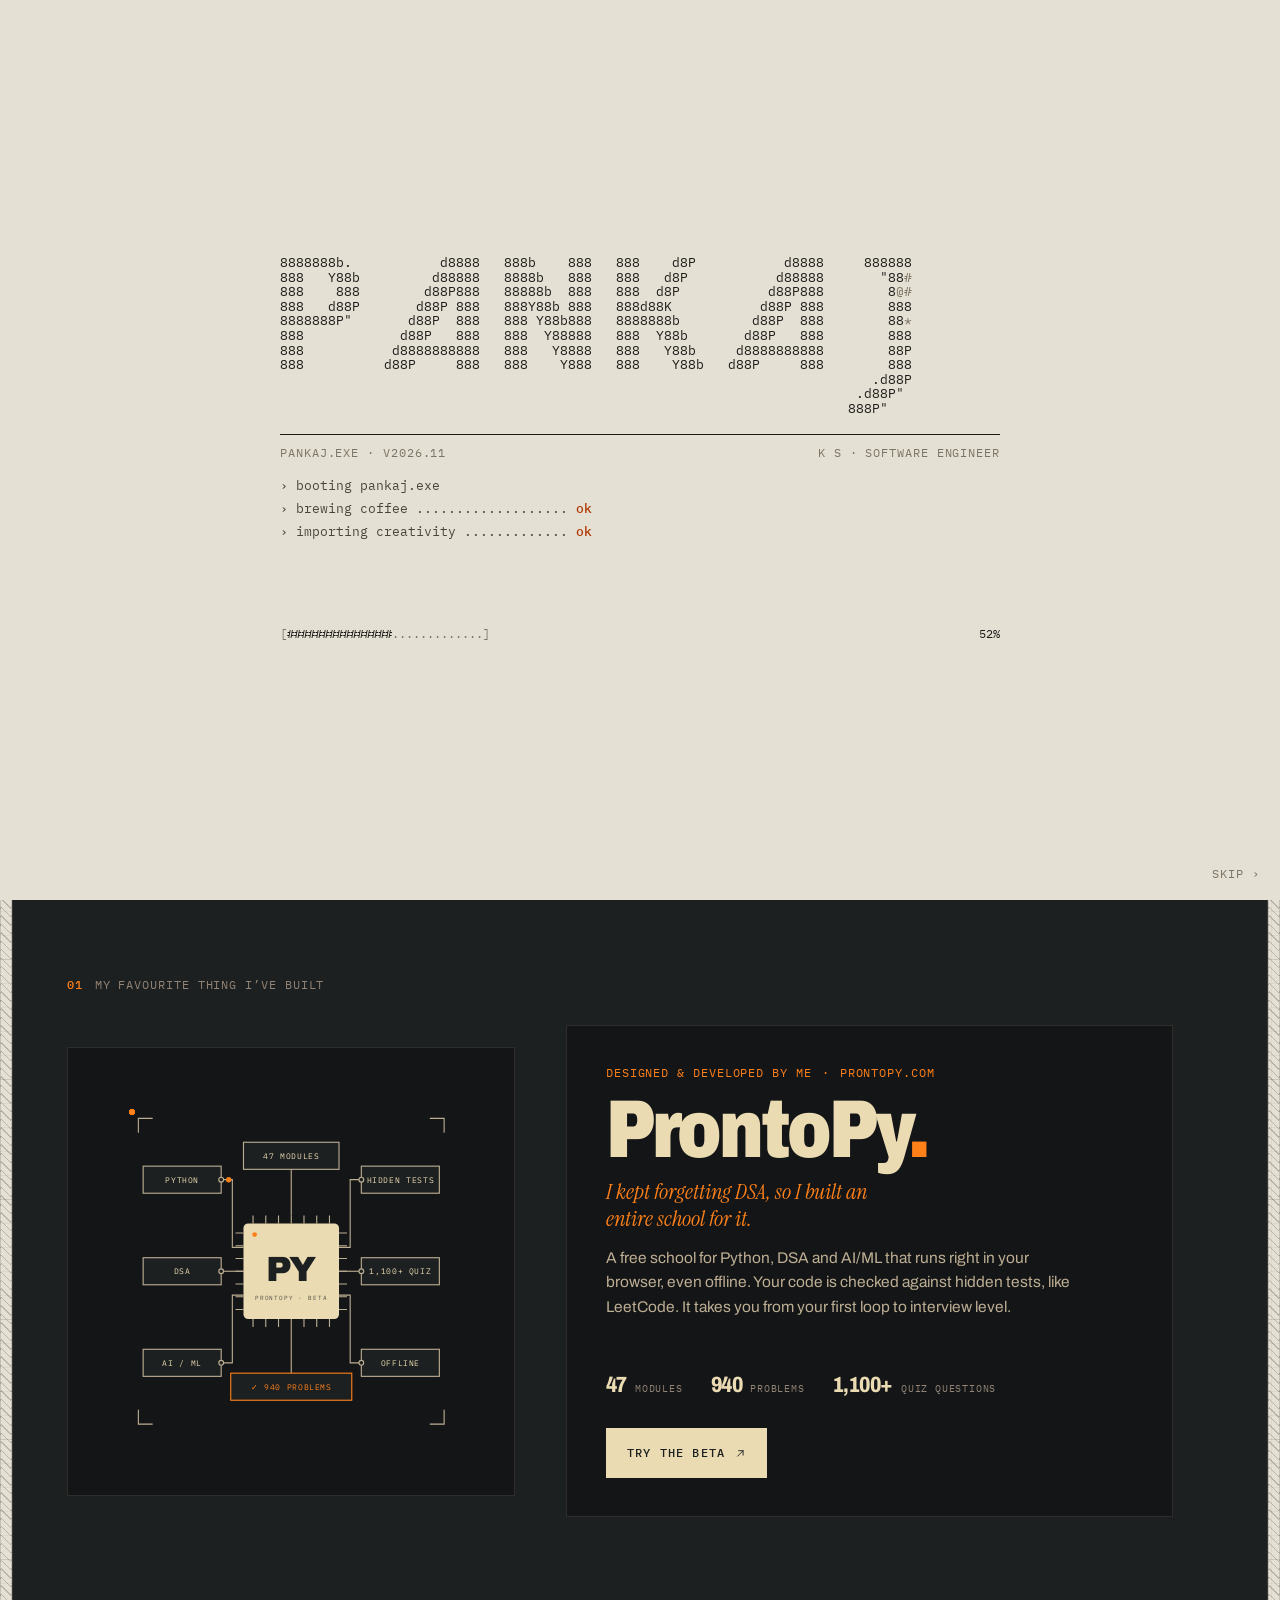
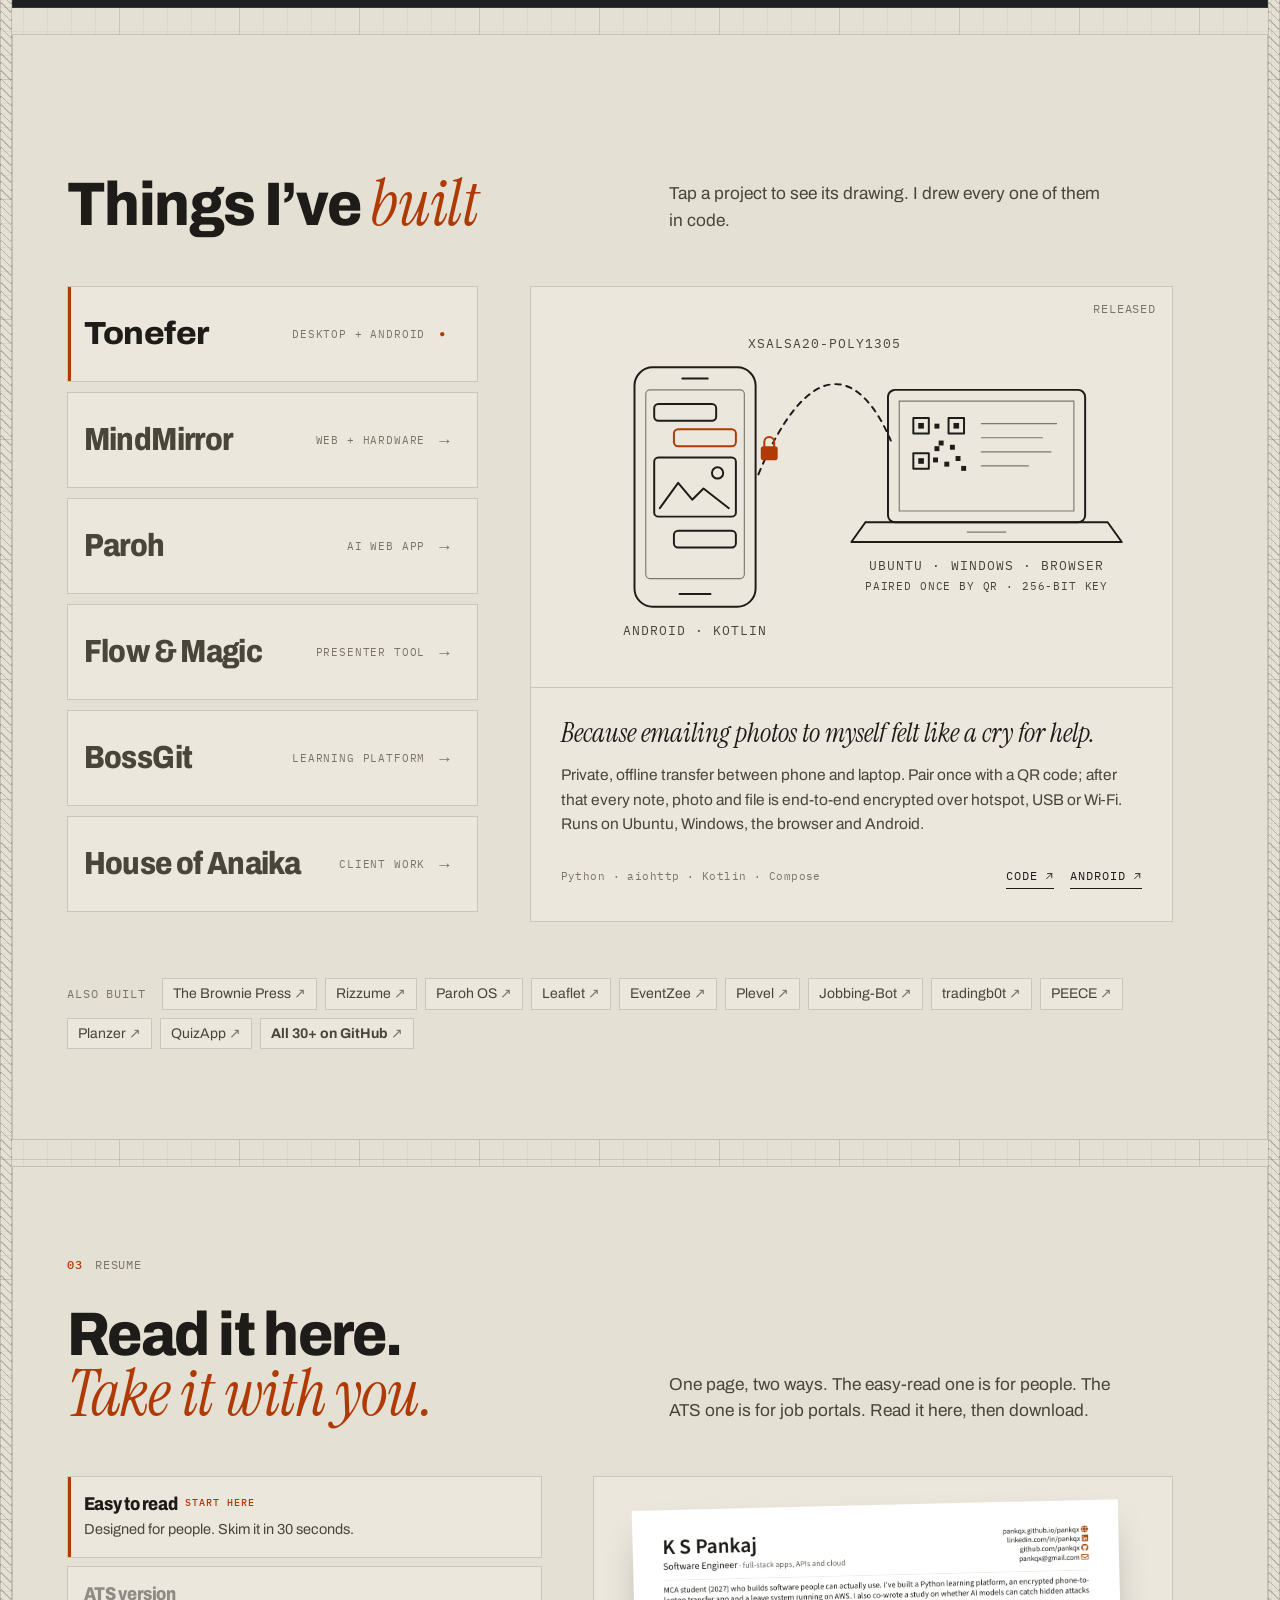
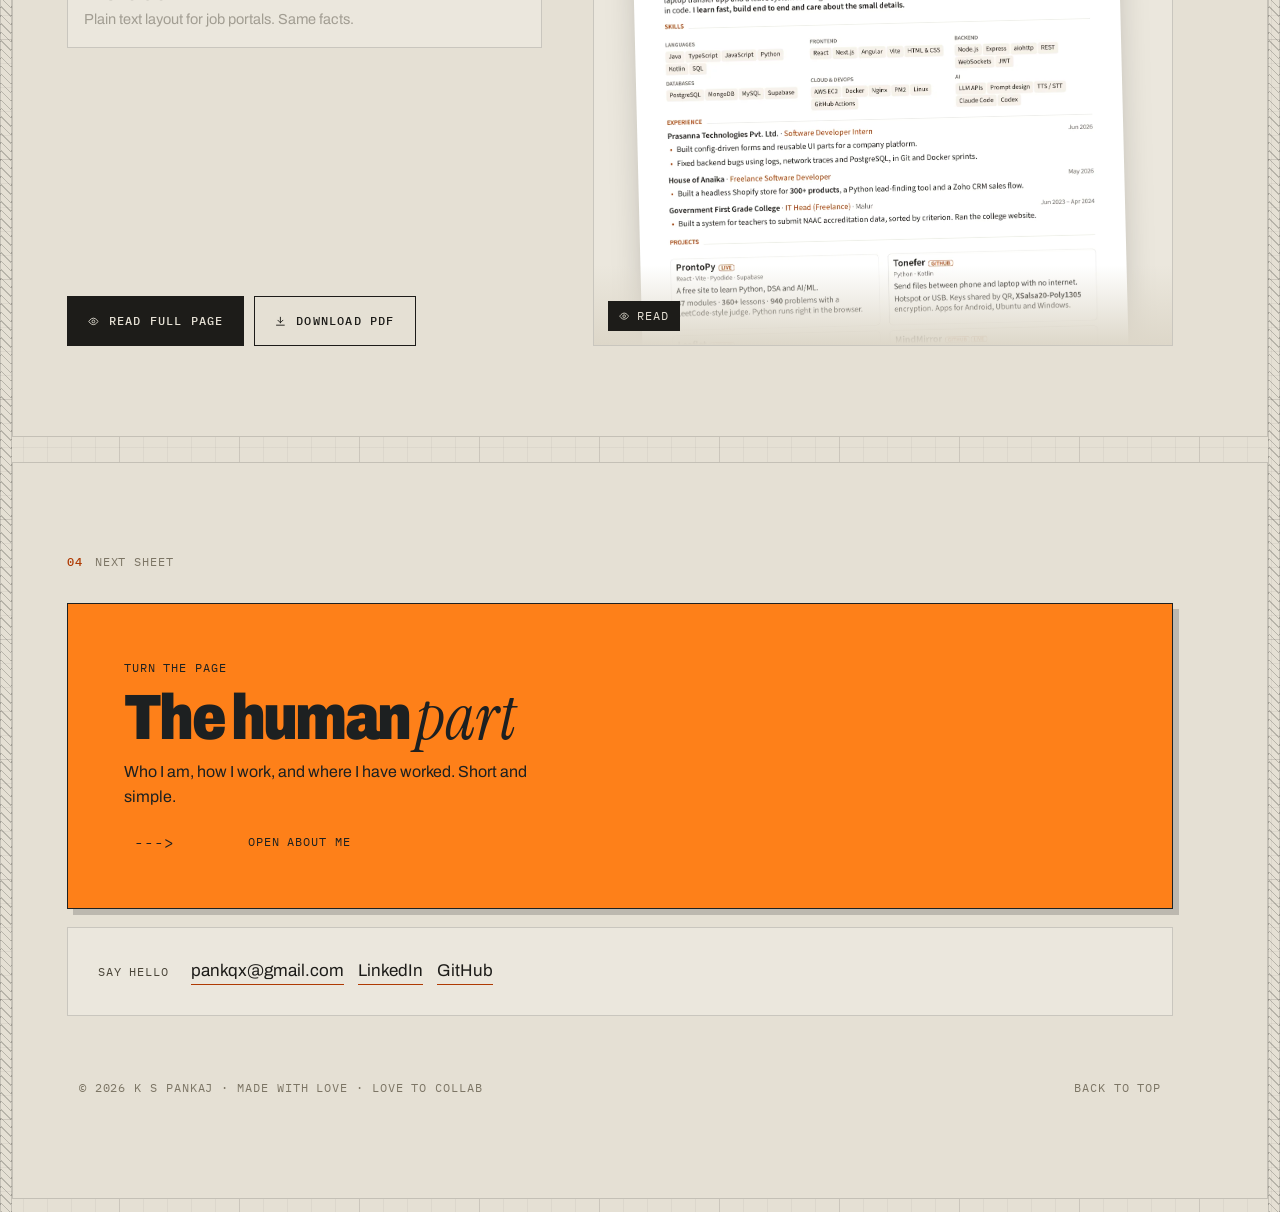
==== commit 59765985: "Resume: own format for ATS, interests and declaration; simpler site copy" ====
--- a/index.html
+++ b/index.html
@@ -3,15 +3,15 @@
 <head>
 <meta charset="utf-8">
 <meta name="viewport" content="width=device-width, initial-scale=1, viewport-fit=cover">
-<title>K S Pankaj · AI full-stack engineer</title>
-<meta name="description" content="K S Pankaj turns ideas into products people actually use. AI full-stack engineer who built ProntoPy.com. Projects and resumes to read or download.">
+<title>K S Pankaj · Software engineer</title>
+<meta name="description" content="K S Pankaj turns ideas into products people actually use. software engineer who built ProntoPy.com. Projects and resume to read or download.">
 <meta name="author" content="K S Pankaj">
 <meta name="theme-color" content="#ece8df">
 <link rel="canonical" href="https://pankqx.github.io/pankqx/">
 <meta property="og:type" content="website">
 <meta property="og:url" content="https://pankqx.github.io/pankqx/">
-<meta property="og:title" content="K S Pankaj · AI full-stack engineer">
-<meta property="og:description" content="K S Pankaj turns ideas into products people actually use. AI full-stack engineer who built ProntoPy.com. Projects and resumes to read or download.">
+<meta property="og:title" content="K S Pankaj · Software engineer">
+<meta property="og:description" content="K S Pankaj turns ideas into products people actually use. software engineer who built ProntoPy.com. Projects and resume to read or download.">
 <meta property="og:image" content="https://pankqx.github.io/pankqx/assets/img/og.png">
 <meta property="og:image:width" content="1200">
 <meta property="og:image:height" content="630">
@@ -48,7 +48,7 @@
                                                                           .d88P
                                                                         .d88P&quot; 
                                                                        888P&quot;   </pre>
-<div class="boot-meta mono"><span>pankaj.exe · v2026.11</span><span>K S · AI full-stack engineer</span></div>
+<div class="boot-meta mono"><span>pankaj.exe · v2026.11</span><span>K S · Software engineer</span></div>
 <div class="boot-log">
 <p>› booting pankaj.exe</p>
 <p>› brewing coffee ................... <b>ok</b></p>
@@ -62,7 +62,7 @@
 </div>
 <div class="trace trace-h" aria-hidden="true"><div class="tfill"></div></div>
 <header class="bar" id="bar">
-<a class="brand" href="#top" aria-label="K S Pankaj, home"><svg class="mark" viewBox="-1.5 -1.5 57 23" aria-hidden="true"><g fill="none" stroke="currentColor" stroke-width="2.4" stroke-linecap="square" stroke-linejoin="miter"><path pathLength="1" d="M1 0V20M12 0L1 11M4.6 7.4L12 20"/><path pathLength="1" d="M30 3V2.5Q30 0 27.5 0H20.5Q18 0 18 2.5V7.5Q18 10 20.5 10H27.5Q30 10 30 12.5V17.5Q30 20 27.5 20H20.5Q18 20 18 17.5V17"/><path pathLength="1" d="M36 20V0H45.5Q48 0 48 2.5V7.5Q48 10 45.5 10H36"/></g><rect class="mdot ldot" x="51" y="17" width="3.4" height="3.4"/></svg><span class="brand-name"><b>K S Pankaj</b>AI full-stack engineer</span></a>
+<a class="brand" href="#top" aria-label="K S Pankaj, home"><svg class="mark" viewBox="-1.5 -1.5 57 23" aria-hidden="true"><g fill="none" stroke="currentColor" stroke-width="2.4" stroke-linecap="square" stroke-linejoin="miter"><path pathLength="1" d="M1 0V20M12 0L1 11M4.6 7.4L12 20"/><path pathLength="1" d="M30 3V2.5Q30 0 27.5 0H20.5Q18 0 18 2.5V7.5Q18 10 20.5 10H27.5Q30 10 30 12.5V17.5Q30 20 27.5 20H20.5Q18 20 18 17.5V17"/><path pathLength="1" d="M36 20V0H45.5Q48 0 48 2.5V7.5Q48 10 45.5 10H36"/></g><rect class="mdot ldot" x="51" y="17" width="3.4" height="3.4"/></svg><span class="brand-name"><b>K S Pankaj</b>Software engineer</span></a>
 <nav class="nav" aria-label="Sections"><a href="#work" data-sec="prontopy work"><span>01</span>Work</a><a href="#resume" data-sec="resume"><span>02</span>Resume</a><a href="about.html" data-sec="intro traits method experience toolbox"><span>03</span>About</a><a href="about.html#contact" data-sec="contact"><span>04</span>Contact</a></nav>
 <div class="bar-r">
 <button class="mode" type="button" aria-pressed="false" aria-label="Switch between light vellum and dark blueprint"><span class="sw"></span><span class="lbl lbl-v">Vellum</span><span class="lbl lbl-b">Blueprint</span></button>
@@ -76,7 +76,7 @@
 <div class="wrap">
 <p class="hello">Hi, I’m <svg class="spark" viewBox="0 0 20 20" aria-hidden="true"><path d="M10 0q1.6 8.4 10 10-8.4 1.6-10 10-1.6-8.4-10-10 8.4-1.6 10-10Z"/></svg></p>
 <h1 class="name" aria-label="K S Pankaj"><span class="ln1">K S</span><span class="ln2" data-wave>Pankaj<span class="dot">.</span></span></h1>
-<div class="dim mono" aria-hidden="true"><span class="dl l"></span><span class="dt">AI full-stack engineer · MCA ’27</span><span class="dl r"></span></div>
+<div class="dim mono" aria-hidden="true"><span class="dl l"></span><span class="dt">Software engineer · MCA ’27</span><span class="dl r"></span></div>
 <div class="cover-row">
 <p class="statement">I turn ideas into <span class="u">products<svg viewBox="0 0 100 10" preserveAspectRatio="none" aria-hidden="true"><path pathLength="1" d="M2 7C30 2 70 2 98 6"/></svg></span> <span class="serif">people actually use.</span></p>
 <div class="cover-side">
@@ -99,7 +99,7 @@
 <div class="flag-kicker mono"><span>Designed &amp; developed by me</span><span>·</span><span>prontopy.com</span></div>
 <h2 class="flag-title">ProntoPy<span>.</span></h2>
 <p class="flag-quote">I kept forgetting DSA, so I built an entire school for it.</p>
-<p>A free school for Python, DSA and AI/ML that runs right in your browser, even offline. Every answer is judged against hidden tests, LeetCode-style, from your first loop to FAANG-level interviews.</p>
+<p>A free school for Python, DSA and AI/ML that runs right in your browser, even offline. Your code is checked against hidden tests, like LeetCode. It takes you from your first loop to interview level.</p>
 <div class="specs"><div><b data-count="47">47</b><span>Modules</span></div><div><b data-count="940">940</b><span>Problems</span></div><div><b>1,100+</b><span>Quiz questions</span></div></div>
 <div class="flag-cta"><a class="btn" href="https://python-dsa-sigma.vercel.app/" target="_blank" rel="noopener">Try the beta <svg class="arr" aria-hidden="true"><use href="#i-arr"/></svg></a><span class="mono muted">React · Vite · Pyodide · offline-first</span></div>
 </div>
@@ -111,7 +111,7 @@
 <section class="sheet" id="work" data-sheet="02" data-title="Work">
 <div class="wrap">
 <header class="sh rv"><span class="sh-no">02</span><span class="sh-label">Selected work</span></header>
-<div class="head2"><h2 class="h2 rv">Things I’ve <span class="serif">built</span></h2><p class="lede rv" style="--d:.08s">Pick a project and its drawing plots itself again. Every line here is hand-drawn in code: no stock art, no generated images.</p></div>
+<div class="head2"><h2 class="h2 rv">Things I’ve <span class="serif">built</span></h2><p class="lede rv" style="--d:.08s">Tap a project to see its drawing. I drew every one of them in code.</p></div>
 <div class="viewer-grid rv">
 <div class="pj">
 <button class="pj-head" type="button" id="pjh-tonefer" aria-expanded="true" aria-controls="pjb-tonefer"><span class="n">02.1</span><span class="t">Tonefer</span><span class="k">Desktop + Android</span></button>
@@ -278,7 +278,7 @@
 <a class="nextcard rv" href="about.html">
 <span class="nx-k mono">Turn the page</span>
 <span class="nx-t">The human <span class="serif">part</span></span>
-<span class="nx-p">Fast learner, adaptable, creative, team player. How I work, my life as a commit history, and a tiny game made of letters.</span>
+<span class="nx-p">Who I am, how I work, and where I have worked. Short and simple.</span>
 <span class="nx-go"><pre class="sprite nx-arrow" data-sprite="arrow" aria-hidden="true">=====&gt;</pre><span class="mono">Open about me</span></span>
 </a>
 <div class="hello-strip rv"><span class="mono muted">Say hello</span><a href="mailto:pankqx@gmail.com">pankqx@gmail.com</a><i>·</i><a href="https://www.linkedin.com/in/pankqx" target="_blank" rel="noopener">LinkedIn</a><i>·</i><a href="https://github.com/pankqx" target="_blank" rel="noopener">GitHub</a></div>
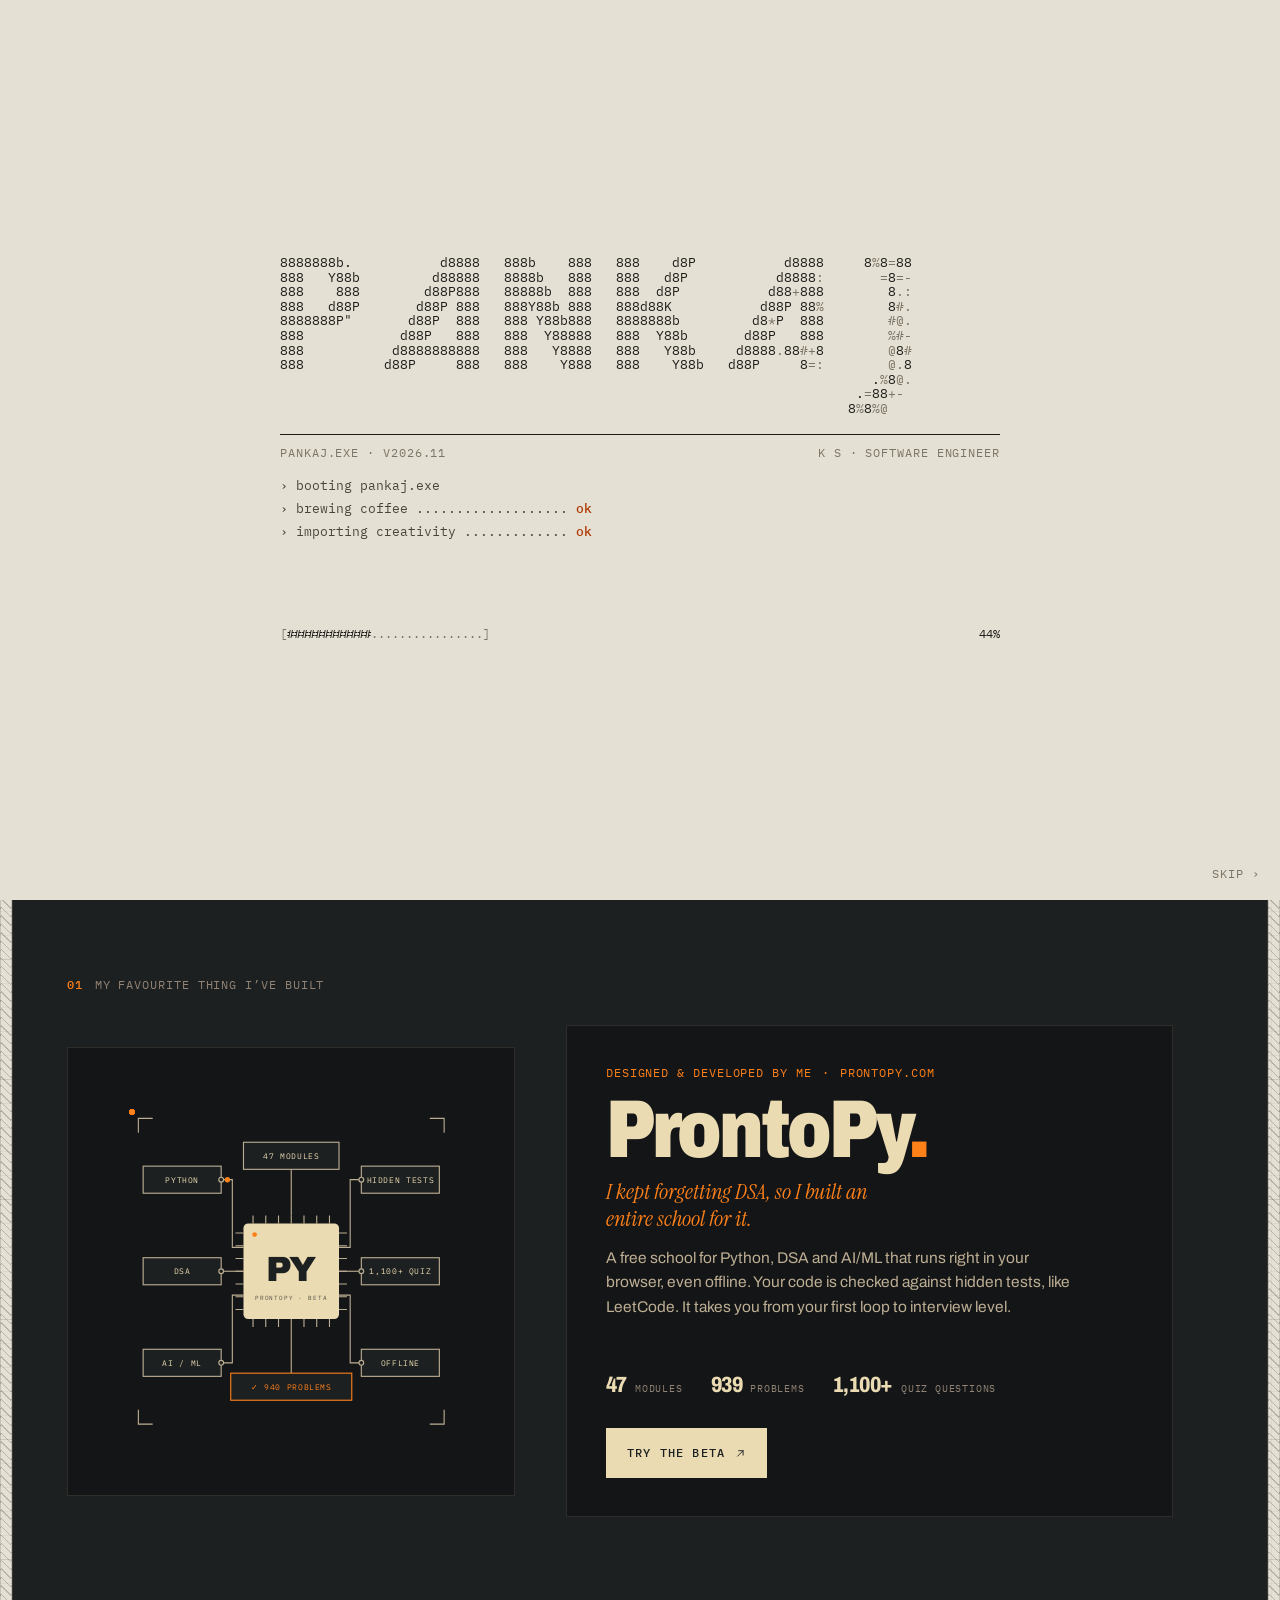
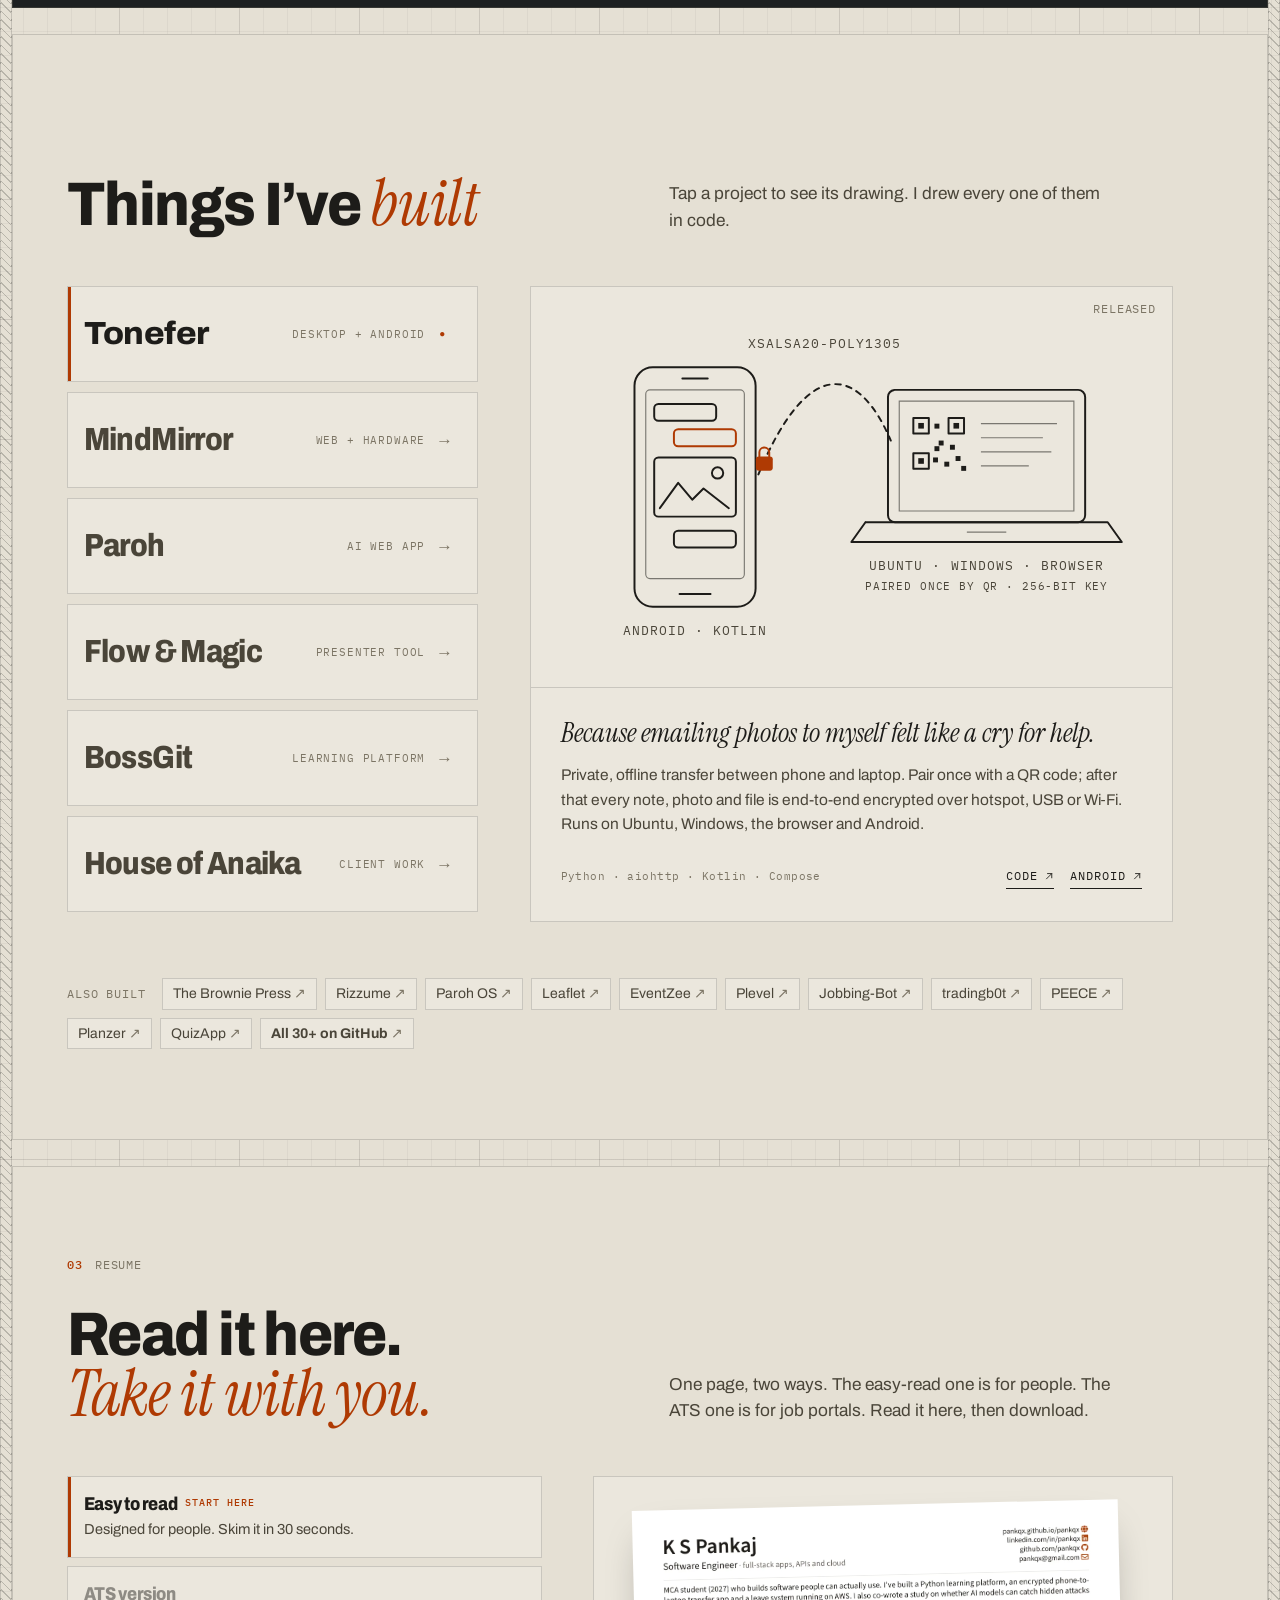
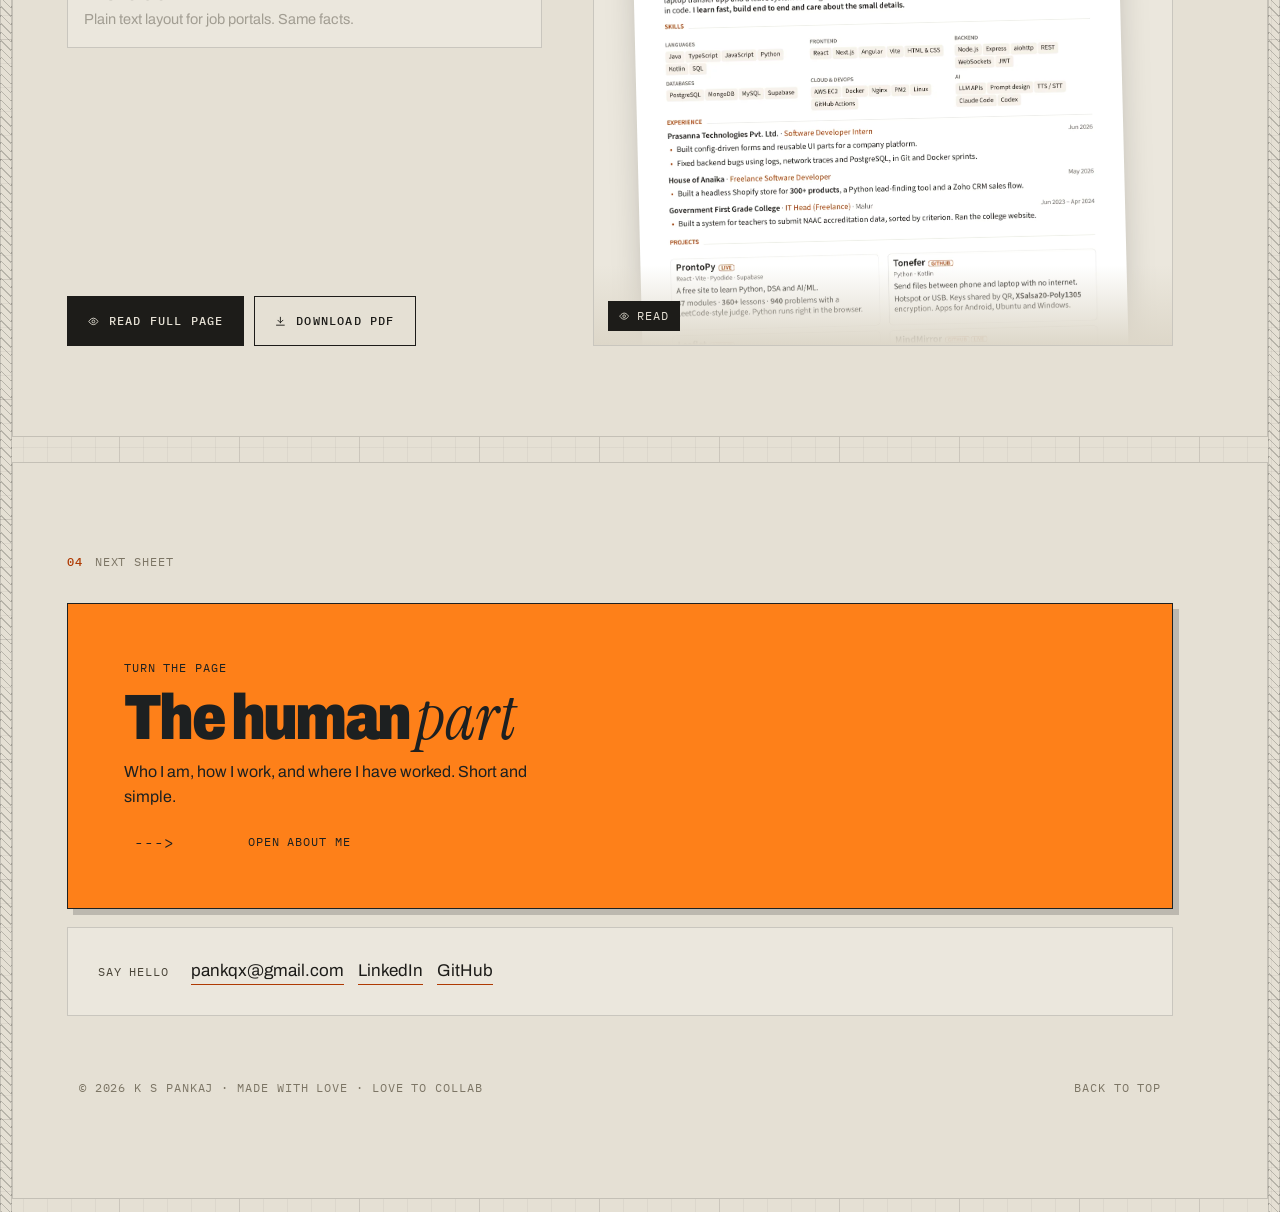
==== commit 3c08ec5c: "Separate Play and Contact pages; bubble wrap, 2048 and memory games; ASCII wipe on every page" ====
--- a/index.html
+++ b/index.html
@@ -63,7 +63,7 @@
 <div class="trace trace-h" aria-hidden="true"><div class="tfill"></div></div>
 <header class="bar" id="bar">
 <a class="brand" href="#top" aria-label="K S Pankaj, home"><svg class="mark" viewBox="-1.5 -1.5 57 23" aria-hidden="true"><g fill="none" stroke="currentColor" stroke-width="2.4" stroke-linecap="square" stroke-linejoin="miter"><path pathLength="1" d="M1 0V20M12 0L1 11M4.6 7.4L12 20"/><path pathLength="1" d="M30 3V2.5Q30 0 27.5 0H20.5Q18 0 18 2.5V7.5Q18 10 20.5 10H27.5Q30 10 30 12.5V17.5Q30 20 27.5 20H20.5Q18 20 18 17.5V17"/><path pathLength="1" d="M36 20V0H45.5Q48 0 48 2.5V7.5Q48 10 45.5 10H36"/></g><rect class="mdot ldot" x="51" y="17" width="3.4" height="3.4"/></svg><span class="brand-name"><b>K S Pankaj</b>Software engineer</span></a>
-<nav class="nav" aria-label="Sections"><a href="#work" data-sec="prontopy work"><span>01</span>Work</a><a href="#resume" data-sec="resume"><span>02</span>Resume</a><a href="about.html" data-sec="intro traits method experience toolbox"><span>03</span>About</a><a href="about.html#contact" data-sec="contact"><span>04</span>Contact</a></nav>
+<nav class="nav" aria-label="Sections"><a href="#work" data-sec="prontopy work"><span>01</span>Work</a><a href="#resume" data-sec="resume"><span>02</span>Resume</a><a href="about.html" data-sec="about"><span>03</span>About</a><a href="play.html" data-sec="play"><span>04</span>Play</a><a href="contact.html" data-sec="contact"><span>05</span>Contact</a></nav>
 <div class="bar-r">
 <button class="mode" type="button" aria-pressed="false" aria-label="Switch between light vellum and dark blueprint"><span class="sw"></span><span class="lbl lbl-v">Vellum</span><span class="lbl lbl-b">Blueprint</span></button>
 <a class="btn btn-sm" href="#resume">Resume <svg class="arr" aria-hidden="true"><use href="#i-down"/></svg></a>
--- a/assets/css/site.css
+++ b/assets/css/site.css
@@ -1397,3 +1397,35 @@
   .pj:has(.pj-head[aria-expanded='true']) { border-color: var(--signal); }
   .pj .pj-head[aria-expanded='true'] { box-shadow: none !important; }
 }
+
+/* ============ Rev R · Play and Contact pages ============ */
+.page-top { padding-top: calc(var(--bar-h) + 18px) !important; }
+.sound-row { margin: 4px 0 18px; }
+.arcade { display: grid; gap: clamp(14px, 2vw, 24px); }
+@media (min-width: 760px) { .arcade { grid-template-columns: 1fr 1fr; align-items: start; } .game-wide { grid-column: 1 / -1; } }
+/* bubble wrap */
+.bubbles { display: grid; grid-template-columns: repeat(7, 1fr); gap: 8px; padding: 18px; touch-action: manipulation; }
+.bubbles.fresh .bub { animation: bub-in .45s var(--ease) both; }
+.bub { aspect-ratio: 1; border-radius: 50%; border: 1px solid var(--rule-2); cursor: pointer; padding: 0;
+  background: radial-gradient(circle at 32% 30%, color-mix(in srgb, var(--card) 40%, white) 0 18%, var(--card) 45%, color-mix(in srgb, var(--ink) 8%, var(--card)) 100%);
+  box-shadow: inset 0 -2px 4px color-mix(in srgb, var(--ink) 10%, transparent); transition: transform .12s, opacity .2s; -webkit-tap-highlight-color: transparent; }
+.bub:active { transform: scale(.9); }
+.bub.pop { transform: scale(.86); opacity: .35; background: transparent; box-shadow: none; border-style: dashed; cursor: default; animation: bub-pop .22s var(--ease); }
+@keyframes bub-pop { 0% { transform: scale(1.12); opacity: 1; } 100% { transform: scale(.86); opacity: .35; } }
+@keyframes bub-in { from { transform: scale(.4); opacity: 0; } }
+/* 2048 */
+.g2048 { padding: 18px; }
+.g-board { display: grid; grid-template-columns: repeat(4, 1fr); gap: 8px; touch-action: none; -webkit-user-select: none; user-select: none; }
+.g-cell { aspect-ratio: 1; display: grid; place-items: center; background: var(--paper); border: 1px solid var(--rule); font-family: var(--f-mono); font-weight: 500; font-size: clamp(16px, 4.6vw, 24px); color: var(--ink); }
+.g-cell.new { animation: bub-in .2s var(--ease); }
+.g-cell.v2 { background: color-mix(in srgb, var(--signal) 6%, var(--paper)); }
+.g-cell.v4 { background: color-mix(in srgb, var(--signal) 12%, var(--paper)); }
+.g-cell.v8 { background: color-mix(in srgb, var(--signal) 22%, var(--paper)); }
+.g-cell.v16 { background: color-mix(in srgb, var(--signal) 34%, var(--paper)); }
+.g-cell.v32 { background: color-mix(in srgb, var(--signal) 48%, var(--paper)); }
+.g-cell.v64 { background: color-mix(in srgb, var(--signal) 62%, var(--paper)); color: var(--on-acc, #fff); }
+.g-cell.v128, .g-cell.v256, .g-cell.v512 { background: color-mix(in srgb, var(--signal) 78%, var(--paper)); color: var(--on-acc, #fff); font-size: clamp(14px, 4vw, 21px); }
+.g-cell.v1024, .g-cell.v2048, .g-cell.v4096 { background: var(--signal); color: var(--on-acc, #fff); font-size: clamp(12px, 3.4vw, 18px); }
+/* memory on the Play page */
+[data-game='memory'] .cards { gap: 8px; }
+[data-game='memory'] .cards { grid-template-columns: repeat(4, 1fr) !important; }
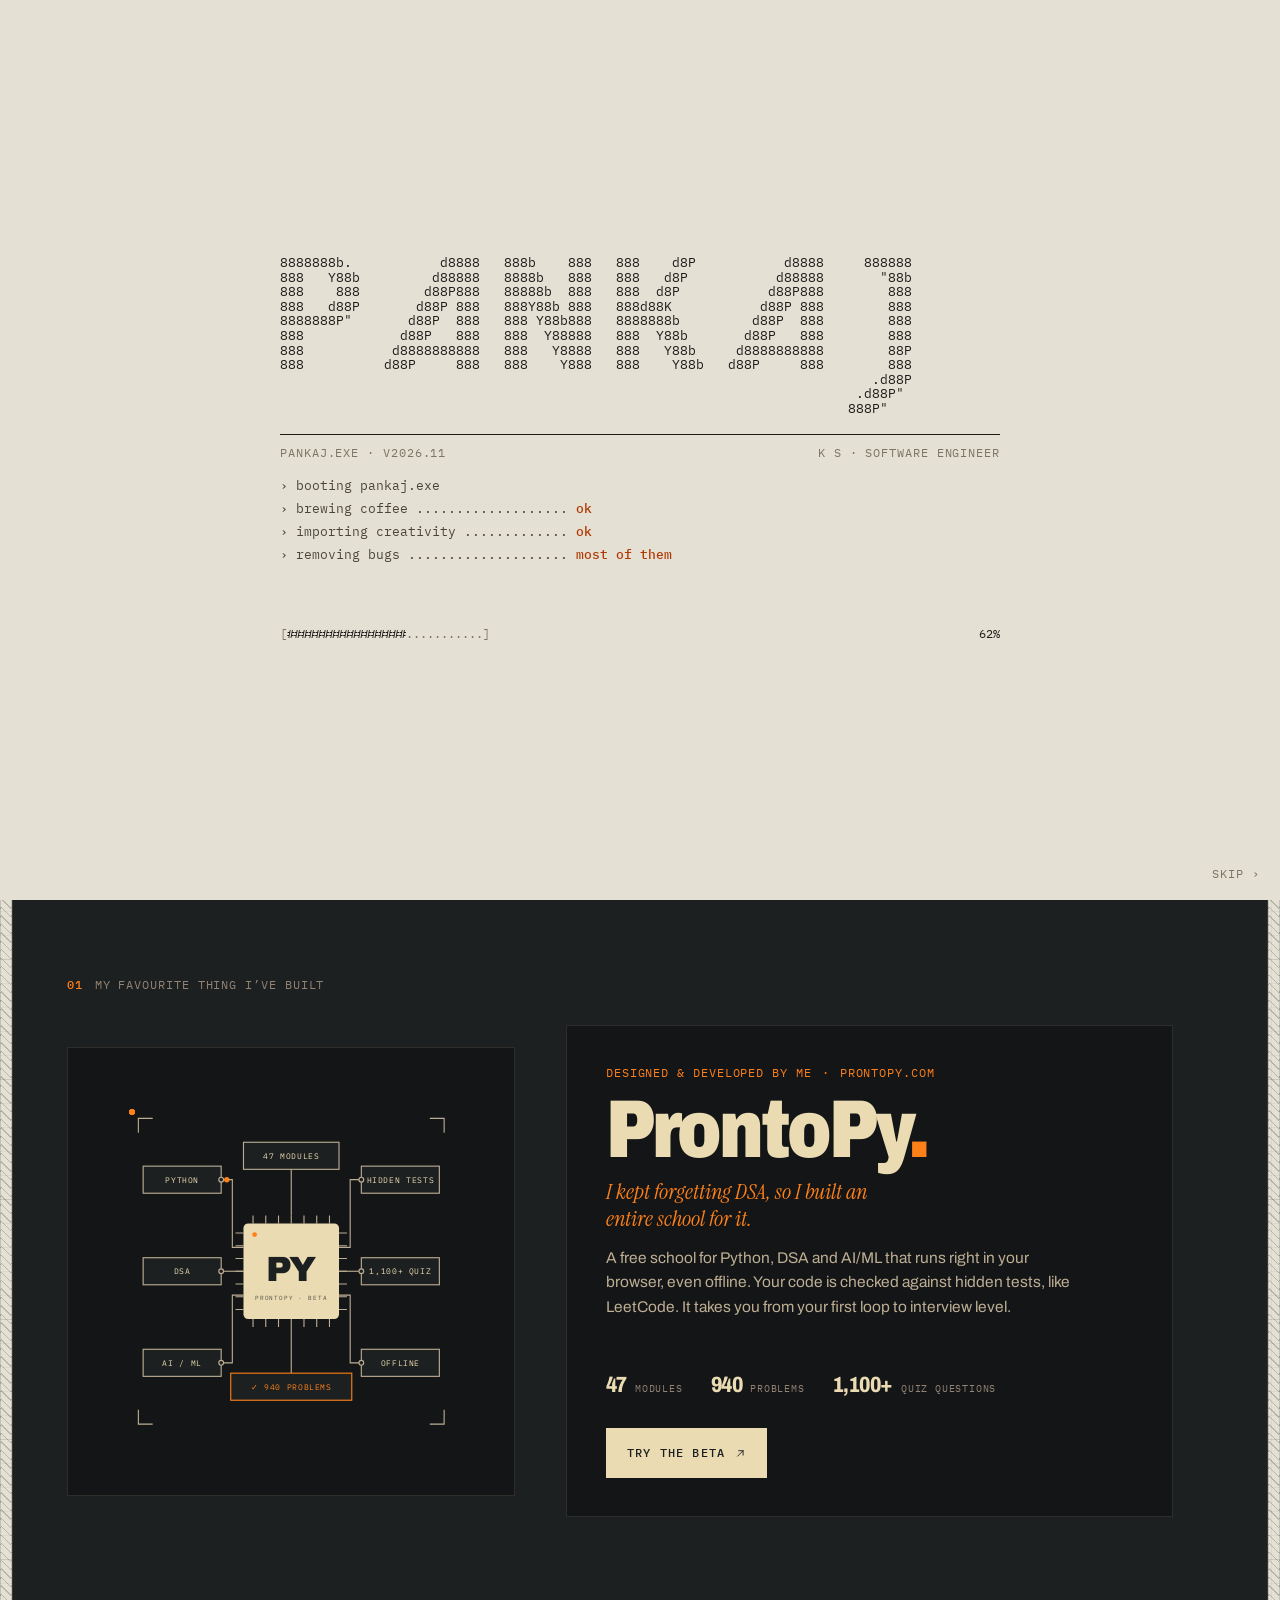
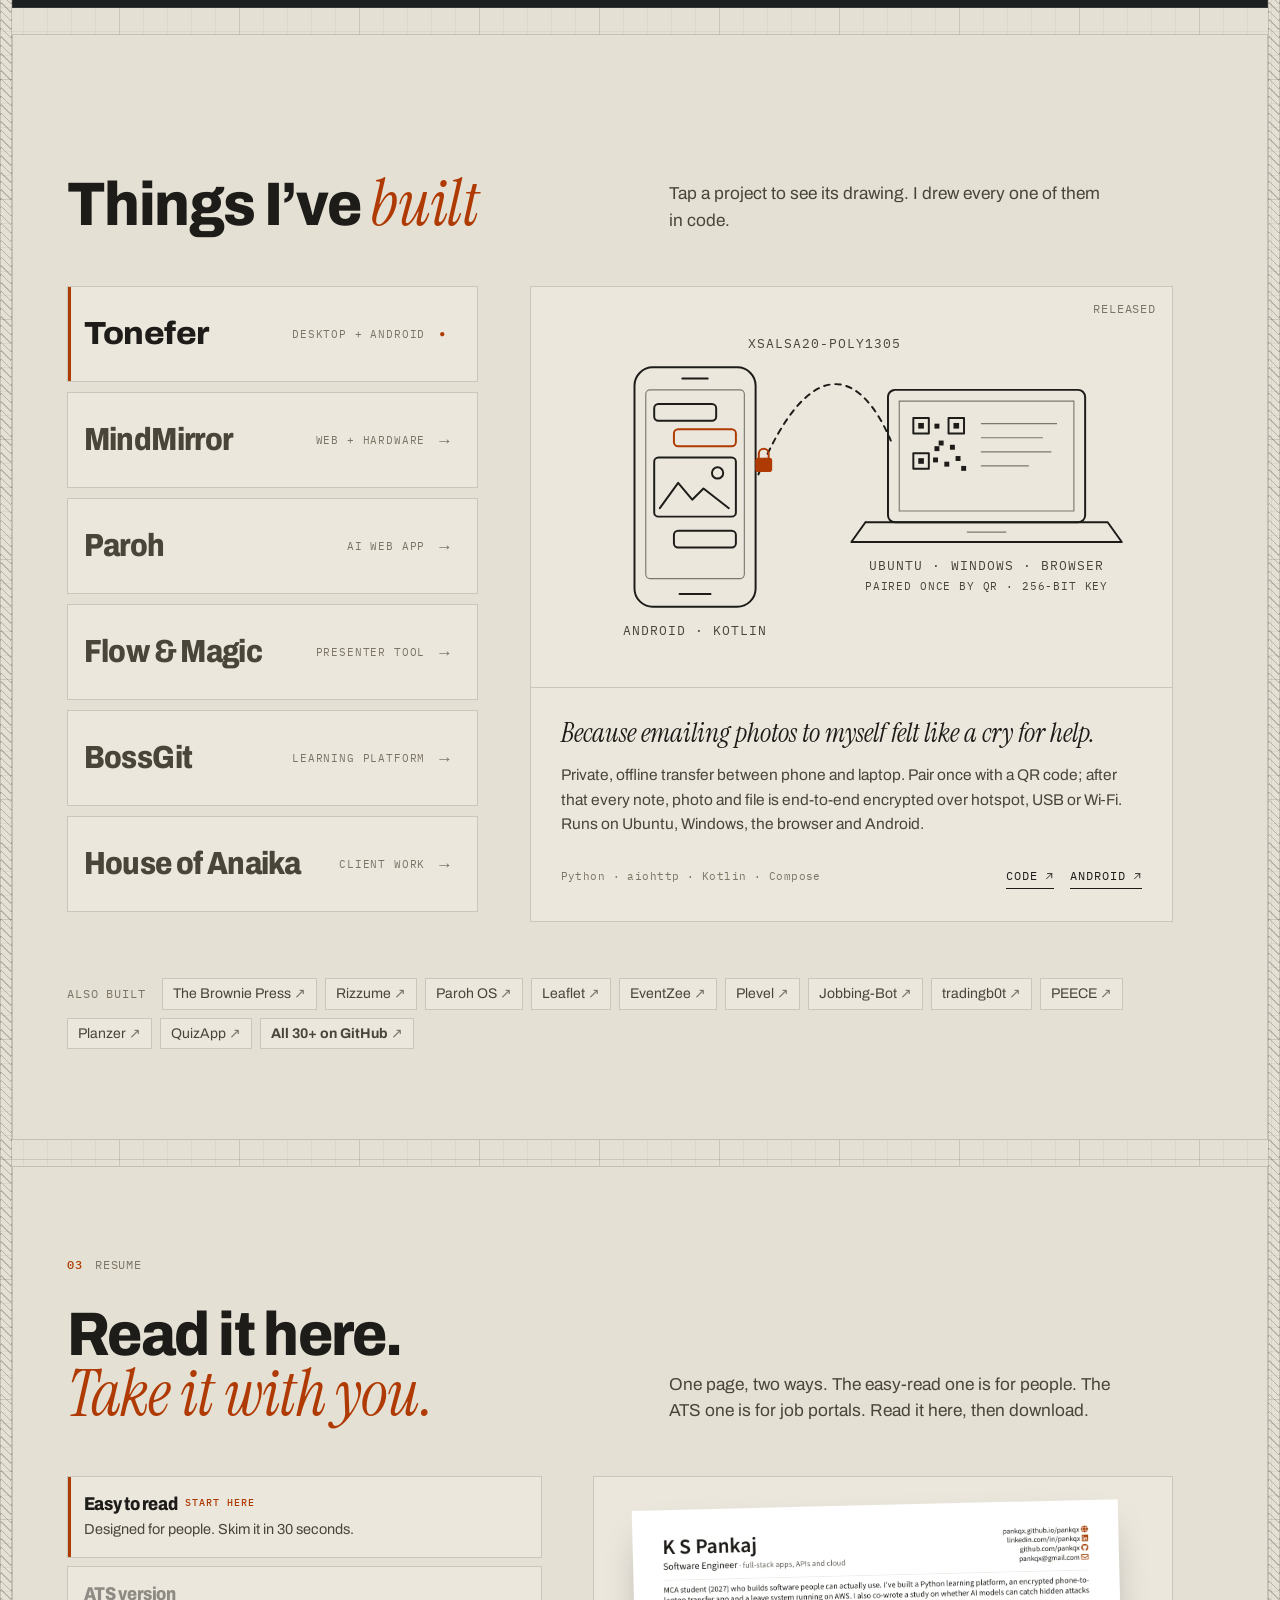
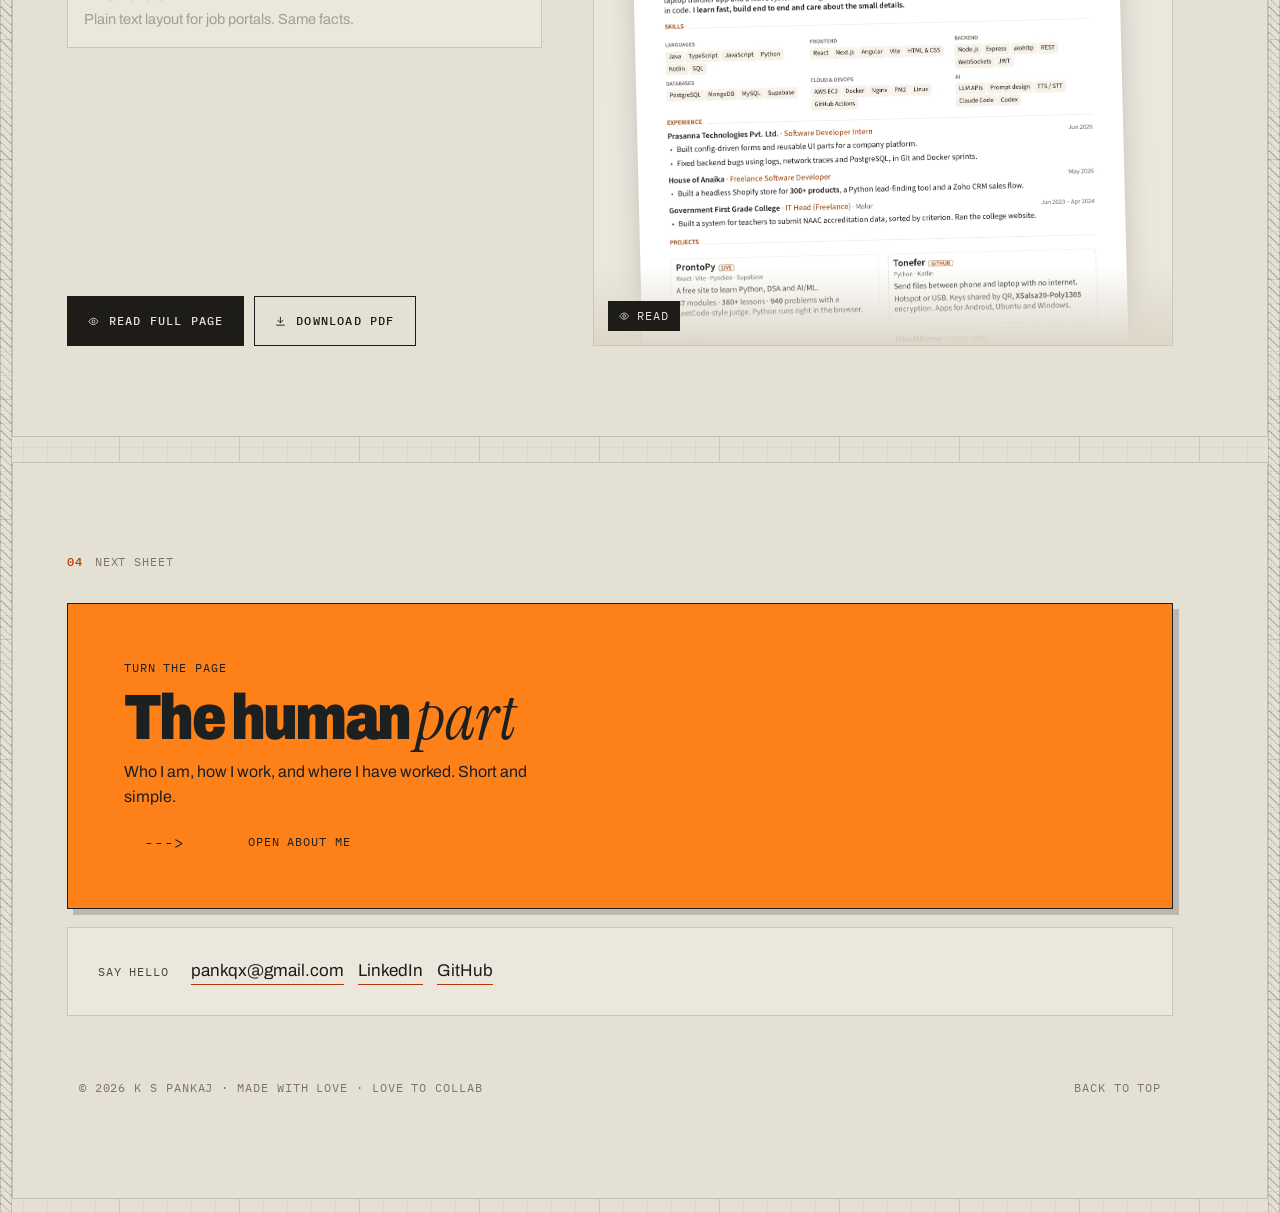
==== commit 0210cf82: "2048 lets the page scroll unless you're playing; edit markers in the HTML" ====
--- a/index.html
+++ b/index.html
@@ -75,11 +75,13 @@
 <section class="sheet cover" id="top" data-sheet="00" data-title="Hello">
 <div class="wrap">
 <p class="hello">Hi, I’m <svg class="spark" viewBox="0 0 20 20" aria-hidden="true"><path d="M10 0q1.6 8.4 10 10-8.4 1.6-10 10-1.6-8.4-10-10 8.4-1.6 10-10Z"/></svg></p>
+<!-- ✏️ EDIT: your name -->
 <h1 class="name" aria-label="K S Pankaj"><span class="ln1">K S</span><span class="ln2" data-wave>Pankaj<span class="dot">.</span></span></h1>
 <div class="dim mono" aria-hidden="true"><span class="dl l"></span><span class="dt">Software engineer · MCA ’27</span><span class="dl r"></span></div>
 <div class="cover-row">
 <p class="statement">I turn ideas into <span class="u">products<svg viewBox="0 0 100 10" preserveAspectRatio="none" aria-hidden="true"><path pathLength="1" d="M2 7C30 2 70 2 98 6"/></svg></span> <span class="serif">people actually use.</span></p>
 <div class="cover-side">
+<!-- ✏️ EDIT: the line under your hero title -->
 <p class="cover-sub">Built <a href="https://python-dsa-sigma.vercel.app/" target="_blank" rel="noopener">ProntoPy.com</a>. Web, Android and AI products, designed, built and shipped end to end. Fuelled by coffee.</p>
 <div class="cover-cta"><button class="btn btn-fast" type="button" data-lane-open>Summary <svg class="arr" aria-hidden="true"><use href="#i-arr"/></svg></button></div>
 <a class="tour" href="#work">or take the full tour ↓</a>
@@ -111,8 +113,10 @@
 <section class="sheet" id="work" data-sheet="02" data-title="Work">
 <div class="wrap">
 <header class="sh rv"><span class="sh-no">02</span><span class="sh-label">Selected work</span></header>
+<!-- ✏️ EDIT: section title (h2) and the short line beside it (p) -->
 <div class="head2"><h2 class="h2 rv">Things I’ve <span class="serif">built</span></h2><p class="lede rv" style="--d:.08s">Tap a project to see its drawing. I drew every one of them in code.</p></div>
 <div class="viewer-grid rv">
+<!-- ✏️ EDIT: project card · a project · title in <h3>, text in <p>, links in <a>. Drawing = the <svg>. New drawing: see PROMPTS.md -->
 <div class="pj">
 <button class="pj-head" type="button" id="pjh-tonefer" aria-expanded="true" aria-controls="pjb-tonefer"><span class="n">02.1</span><span class="t">Tonefer</span><span class="k">Desktop + Android</span></button>
 <div class="pj-body is-on" id="pjb-tonefer" role="region" aria-labelledby="pjh-tonefer">
@@ -141,6 +145,7 @@
 <div class="pj-txt"><p class="pj-quip">Because emailing photos to myself felt like a cry for help.</p><p>Private, offline transfer between phone and laptop. Pair once with a QR code; after that every note, photo and file is end-to-end encrypted over hotspot, USB or Wi‑Fi. Runs on Ubuntu, Windows, the browser and Android.</p>
 <div class="pj-foot"><span class="pj-stack">Python · aiohttp · Kotlin · Compose</span><span class="pj-links"><a class="link" href="https://github.com/pankqx/tonefer" target="_blank" rel="noopener">Code <svg class="arr" aria-hidden="true"><use href="#i-arr"/></svg></a><a class="link" href="https://github.com/pankqx/tonefer-android" target="_blank" rel="noopener">Android <svg class="arr" aria-hidden="true"><use href="#i-arr"/></svg></a></span></div></div>
 </div></div>
+<!-- ✏️ EDIT: project card · a project · title in <h3>, text in <p>, links in <a>. Drawing = the <svg>. New drawing: see PROMPTS.md -->
 <div class="pj">
 <button class="pj-head" type="button" id="pjh-mindmirror" aria-expanded="false" aria-controls="pjb-mindmirror"><span class="n">02.2</span><span class="t">MindMirror</span><span class="k">Web + hardware</span></button>
 <div class="pj-body" id="pjb-mindmirror" role="region" aria-labelledby="pjh-mindmirror">
@@ -164,6 +169,7 @@
 <div class="pj-txt"><p class="pj-quip">A necklace that notices your stress before your exams do.</p><p>A calm web app plus a talking AI necklace (ESP32) that helps students spot early stress against their own normal, without diagnosing. Built for the CODE MEET 2026 hackathon at Srinivas University, where we ranked No. 1 in Round 1 and top 5 of 100 teams in Round 2, which was mildly stressful. I built the hub, the firmware and the core screens.</p>
 <div class="pj-foot"><span class="pj-stack">React · TS · three.js · ESP32 · Groq</span><span class="pj-links"><a class="link" href="https://pankqx.github.io/MindMirror/" target="_blank" rel="noopener">Live <svg class="arr" aria-hidden="true"><use href="#i-arr"/></svg></a><a class="link" href="https://github.com/pankqx/MindMirror" target="_blank" rel="noopener">Code <svg class="arr" aria-hidden="true"><use href="#i-arr"/></svg></a></span></div></div>
 </div></div>
+<!-- ✏️ EDIT: project card · a project · title in <h3>, text in <p>, links in <a>. Drawing = the <svg>. New drawing: see PROMPTS.md -->
 <div class="pj">
 <button class="pj-head" type="button" id="pjh-paroh" aria-expanded="false" aria-controls="pjb-paroh"><span class="n">02.3</span><span class="t">Paroh</span><span class="k">AI web app</span></button>
 <div class="pj-body" id="pjb-paroh" role="region" aria-labelledby="pjh-paroh">
@@ -187,6 +193,7 @@
 <div class="pj-txt"><p class="pj-quip">A digital twin that only learns what you approve. Unlike my phone’s keyboard.</p><p>Built in 24 hours at GATEWAYS 2026, a national hackathon with 150+ teams. It asks you questions out loud, turns your answers into facts, waits for your OK, then runs what-if simulations before giving advice.</p>
 <div class="pj-foot"><span class="pj-stack">Next.js · TS · OpenRouter · voice</span><span class="pj-links"><a class="link" href="https://paroh-twin.vercel.app" target="_blank" rel="noopener">Live <svg class="arr" aria-hidden="true"><use href="#i-arr"/></svg></a><a class="link" href="https://github.com/pankqx/paroh-twin" target="_blank" rel="noopener">Code <svg class="arr" aria-hidden="true"><use href="#i-arr"/></svg></a></span></div></div>
 </div></div>
+<!-- ✏️ EDIT: project card · a project · title in <h3>, text in <p>, links in <a>. Drawing = the <svg>. New drawing: see PROMPTS.md -->
 <div class="pj">
 <button class="pj-head" type="button" id="pjh-flow" aria-expanded="false" aria-controls="pjb-flow"><span class="n">02.4</span><span class="t">Flow &amp; Magic</span><span class="k">Presenter tool</span></button>
 <div class="pj-body" id="pjb-flow" role="region" aria-labelledby="pjh-flow">
@@ -207,6 +214,7 @@
 <div class="pj-txt"><p class="pj-quip">Say “TCP handshake”. Watch the diagram show up on its own.</p><p>For anyone who explains things for a living: type, speak or gesture a concept and the right animated diagram appears. The AI only produces validated data, never code, and 131 automated tests keep it honest.</p>
 <div class="pj-foot"><span class="pj-stack">React · TS · SVG · Speech API</span><span class="pj-links"><a class="link" href="https://github.com/pankqx/flow-magic" target="_blank" rel="noopener">Code <svg class="arr" aria-hidden="true"><use href="#i-arr"/></svg></a></span></div></div>
 </div></div>
+<!-- ✏️ EDIT: project card · a project · title in <h3>, text in <p>, links in <a>. Drawing = the <svg>. New drawing: see PROMPTS.md -->
 <div class="pj">
 <button class="pj-head" type="button" id="pjh-bossgit" aria-expanded="false" aria-controls="pjb-bossgit"><span class="n">02.5</span><span class="t">BossGit</span><span class="k">Learning platform</span></button>
 <div class="pj-body" id="pjb-bossgit" role="region" aria-labelledby="pjh-bossgit">
@@ -225,6 +233,7 @@
 <div class="pj-txt"><p class="pj-quip">Because “git push --force” should not be a personality.</p><p>A free course from zero to Git internals, with a real Git repository running inside your browser tab, a live commit graph and LeetCode-style Git puzzles. 30 modules across 7 tracks.</p>
 <div class="pj-foot"><span class="pj-stack">React · TS · isomorphic-git · xterm.js</span><span class="pj-links"><a class="link" href="https://github.com/pankqx/Bossgit" target="_blank" rel="noopener">Code <svg class="arr" aria-hidden="true"><use href="#i-arr"/></svg></a></span></div></div>
 </div></div>
+<!-- ✏️ EDIT: project card · a project · title in <h3>, text in <p>, links in <a>. Drawing = the <svg>. New drawing: see PROMPTS.md -->
 <div class="pj">
 <button class="pj-head" type="button" id="pjh-anaika" aria-expanded="false" aria-controls="pjb-anaika"><span class="n">02.6</span><span class="t">House of Anaika</span><span class="k">Client work</span></button>
 <div class="pj-body" id="pjb-anaika" role="region" aria-labelledby="pjh-anaika">
@@ -261,6 +270,7 @@
 <section class="sheet" id="resume" data-sheet="03" data-title="Resume">
 <div class="wrap">
 <header class="sh rv"><span class="sh-no">03</span><span class="sh-label">Resume</span></header>
+<!-- ✏️ EDIT: section title (h2) and the short line beside it (p) -->
 <div class="head2"><h2 class="h2 rv">Read it here. <span class="serif">Take it with you.</span></h2><p class="lede rv" style="--d:.08s">One page, two ways. The easy-read one is for people. The ATS one is for job portals. Read it here, then download.</p></div>
 <div class="cvp rv">
 <div class="cv-tabs" role="tablist" aria-label="Resume versions"><button class="cv-tab" type="button" role="tab" data-cvtab="read" aria-selected="true"><span class="n">03.1</span><b>Easy to read<span class=tag>Start here</span></b><small>Designed for people. Skim it in 30 seconds.</small></button><button class="cv-tab" type="button" role="tab" data-cvtab="ats" aria-selected="false"><span class="n">03.2</span><b>ATS version</b><small>Plain text layout for job portals. Same facts.</small></button>
@@ -293,6 +303,7 @@
 <h2>The summary, <span class="serif">in 30 seconds.</span></h2>
 <p class="lane-sub">Three things I built, and my resume. That is the whole pitch.</p>
 <div class="lane-grid">
+<!-- ✏️ EDIT: Summary panel cards · one <a class="lane-card"> per project: link, title in <b>, text in <span> -->
 <a class="lane-card" href="https://python-dsa-sigma.vercel.app/" target="_blank" rel="noopener"><div class="lane-art" data-lane-art="chip"></div><div class="lane-t"><small class="mono">Built by me · beta</small><h3>ProntoPy ↗</h3><p>A free school for Python, DSA and AI/ML. 47 modules, 940 problems, runs offline in the browser.</p></div></a>
 <a class="lane-card" href="https://github.com/pankqx/tonefer" target="_blank" rel="noopener"><div class="lane-art" data-lane-art="0"></div><div class="lane-t"><small class="mono">Ubuntu · Windows · Android</small><h3>Tonefer ↗</h3><p>Encrypted phone-to-laptop transfer with no internet. Installers shipped, CI on every release.</p></div></a>
 <a class="lane-card" href="https://pankqx.github.io/MindMirror/" target="_blank" rel="noopener"><div class="lane-art" data-lane-art="1"></div><div class="lane-t"><small class="mono">No. 1 in Round 1 · top 5 of 100</small><h3>MindMirror ↗</h3><p>A student wellness app with a talking AI necklace. Built for CODE MEET 2026.</p></div></a>
--- a/assets/css/site.css
+++ b/assets/css/site.css
@@ -1415,7 +1415,7 @@
 @keyframes bub-in { from { transform: scale(.4); opacity: 0; } }
 /* 2048 */
 .g2048 { padding: 18px; }
-.g-board { display: grid; grid-template-columns: repeat(4, 1fr); gap: 8px; touch-action: none; -webkit-user-select: none; user-select: none; }
+.g-board { display: grid; grid-template-columns: repeat(4, 1fr); gap: 8px; touch-action: pan-y pinch-zoom; -webkit-user-select: none; user-select: none; }
 .g-cell { aspect-ratio: 1; display: grid; place-items: center; background: var(--paper); border: 1px solid var(--rule); font-family: var(--f-mono); font-weight: 500; font-size: clamp(16px, 4.6vw, 24px); color: var(--ink); }
 .g-cell.new { animation: bub-in .2s var(--ease); }
 .g-cell.v2 { background: color-mix(in srgb, var(--signal) 6%, var(--paper)); }
@@ -1429,3 +1429,23 @@
 /* memory on the Play page */
 [data-game='memory'] .cards { gap: 8px; }
 [data-game='memory'] .cards { grid-template-columns: repeat(4, 1fr) !important; }
+
+/* ============ Rev S · phones: bottom tab bar ============ */
+.tabbar { display: none; }
+@media (max-width: 999px) {
+  .tabbar { position: fixed; z-index: 60; left: 10px; right: 10px; bottom: calc(10px + env(safe-area-inset-bottom)); display: flex; justify-content: space-between;
+    background: color-mix(in srgb, var(--card) 94%, transparent); -webkit-backdrop-filter: blur(8px); backdrop-filter: blur(8px);
+    border: 1px solid var(--rule-2); padding: 4px; }
+  .tabbar a { flex: 1; text-align: center; padding: 11px 2px; font-size: 11px; letter-spacing: .08em; text-transform: uppercase; color: var(--ink-2); text-decoration: none; }
+  .tabbar a.is-active { color: var(--on-acc, #fff); background: var(--signal); }
+  body { padding-bottom: 74px; }
+  .boot ~ .tabbar, html:not(.ready) .tabbar { opacity: 0; }
+  .tabbar { transition: opacity .4s; }
+}
+
+/* 2048 on phones: swipes only belong to the game while playing */
+.is-playing .g-board { touch-action: none; }
+.g-hint { display: block; padding: 0 18px 14px; font: 11px var(--f-mono); letter-spacing: .06em; text-transform: uppercase; color: var(--ink-3); }
+.is-playing .g-hint { color: var(--signal); }
+.is-playing .g-hint::before { content: '● playing · tap outside to scroll  '; }
+.is-playing .g-hint span { display: none; }
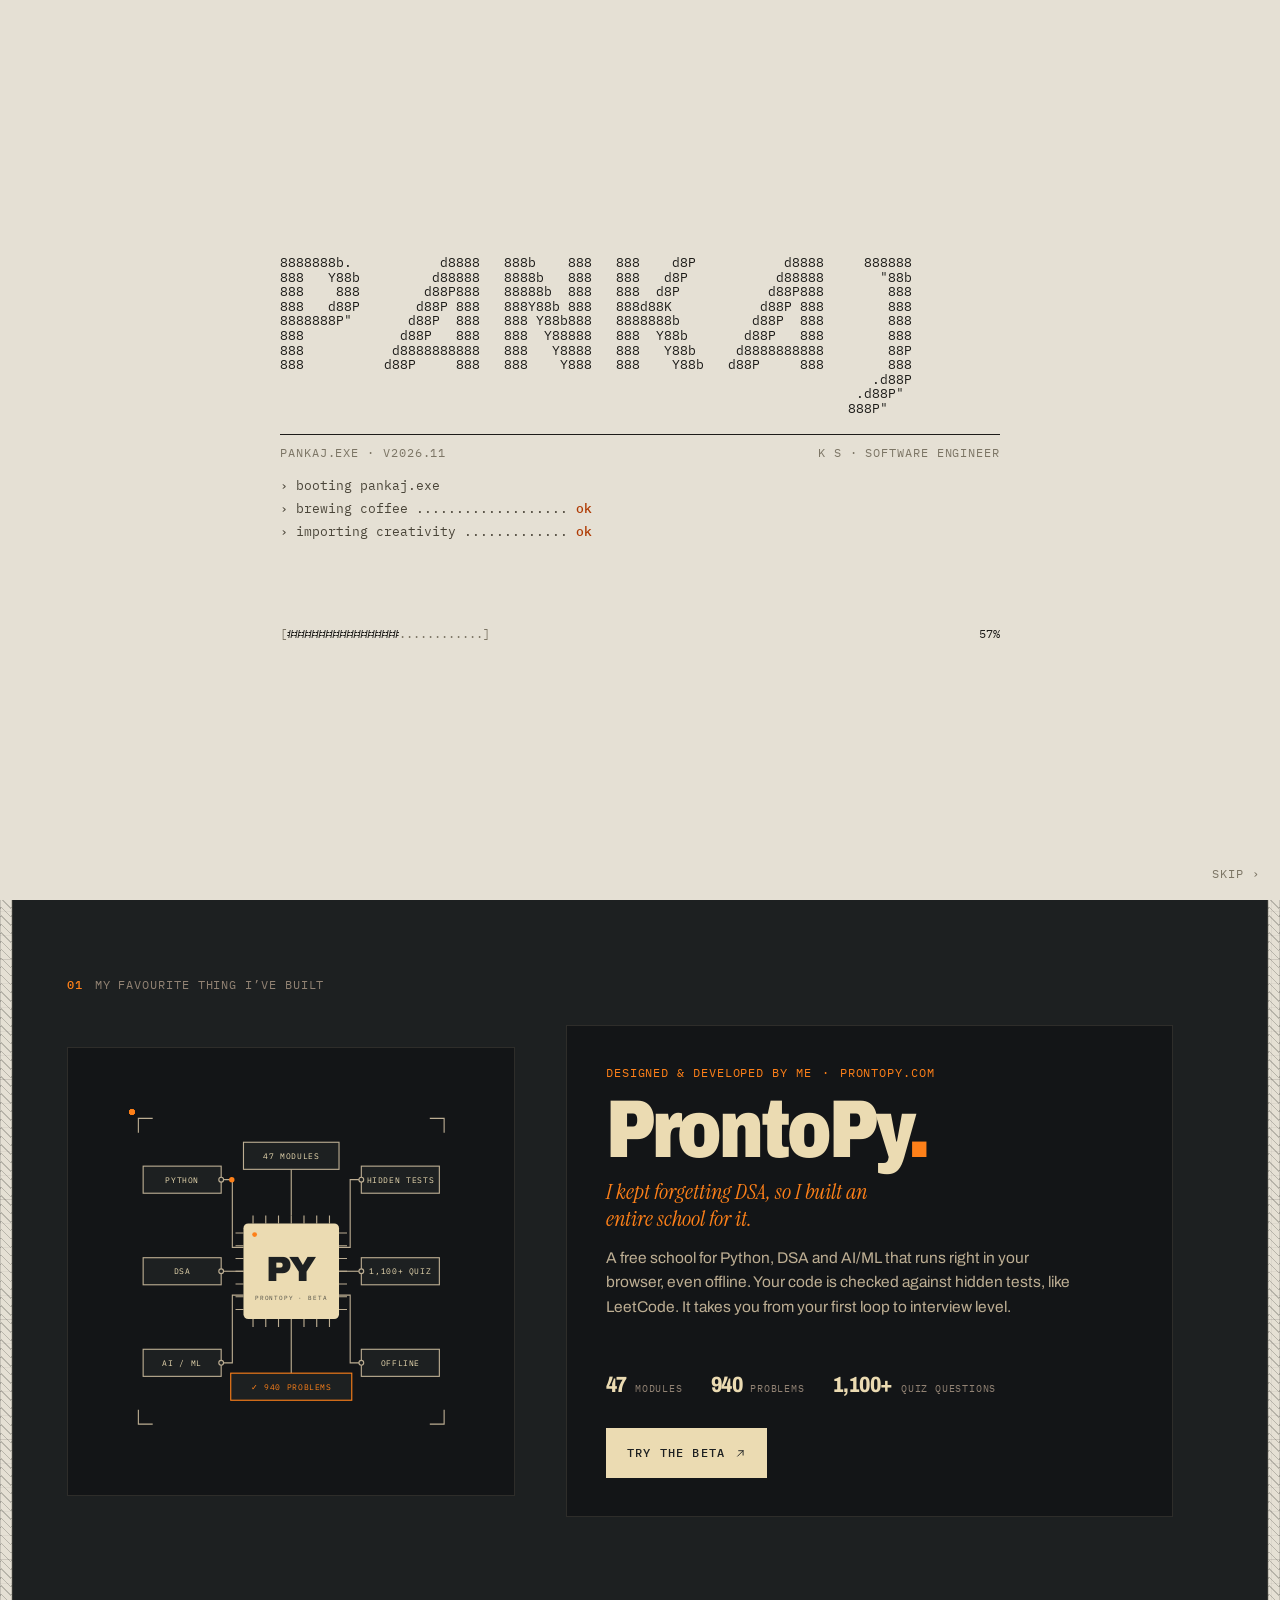
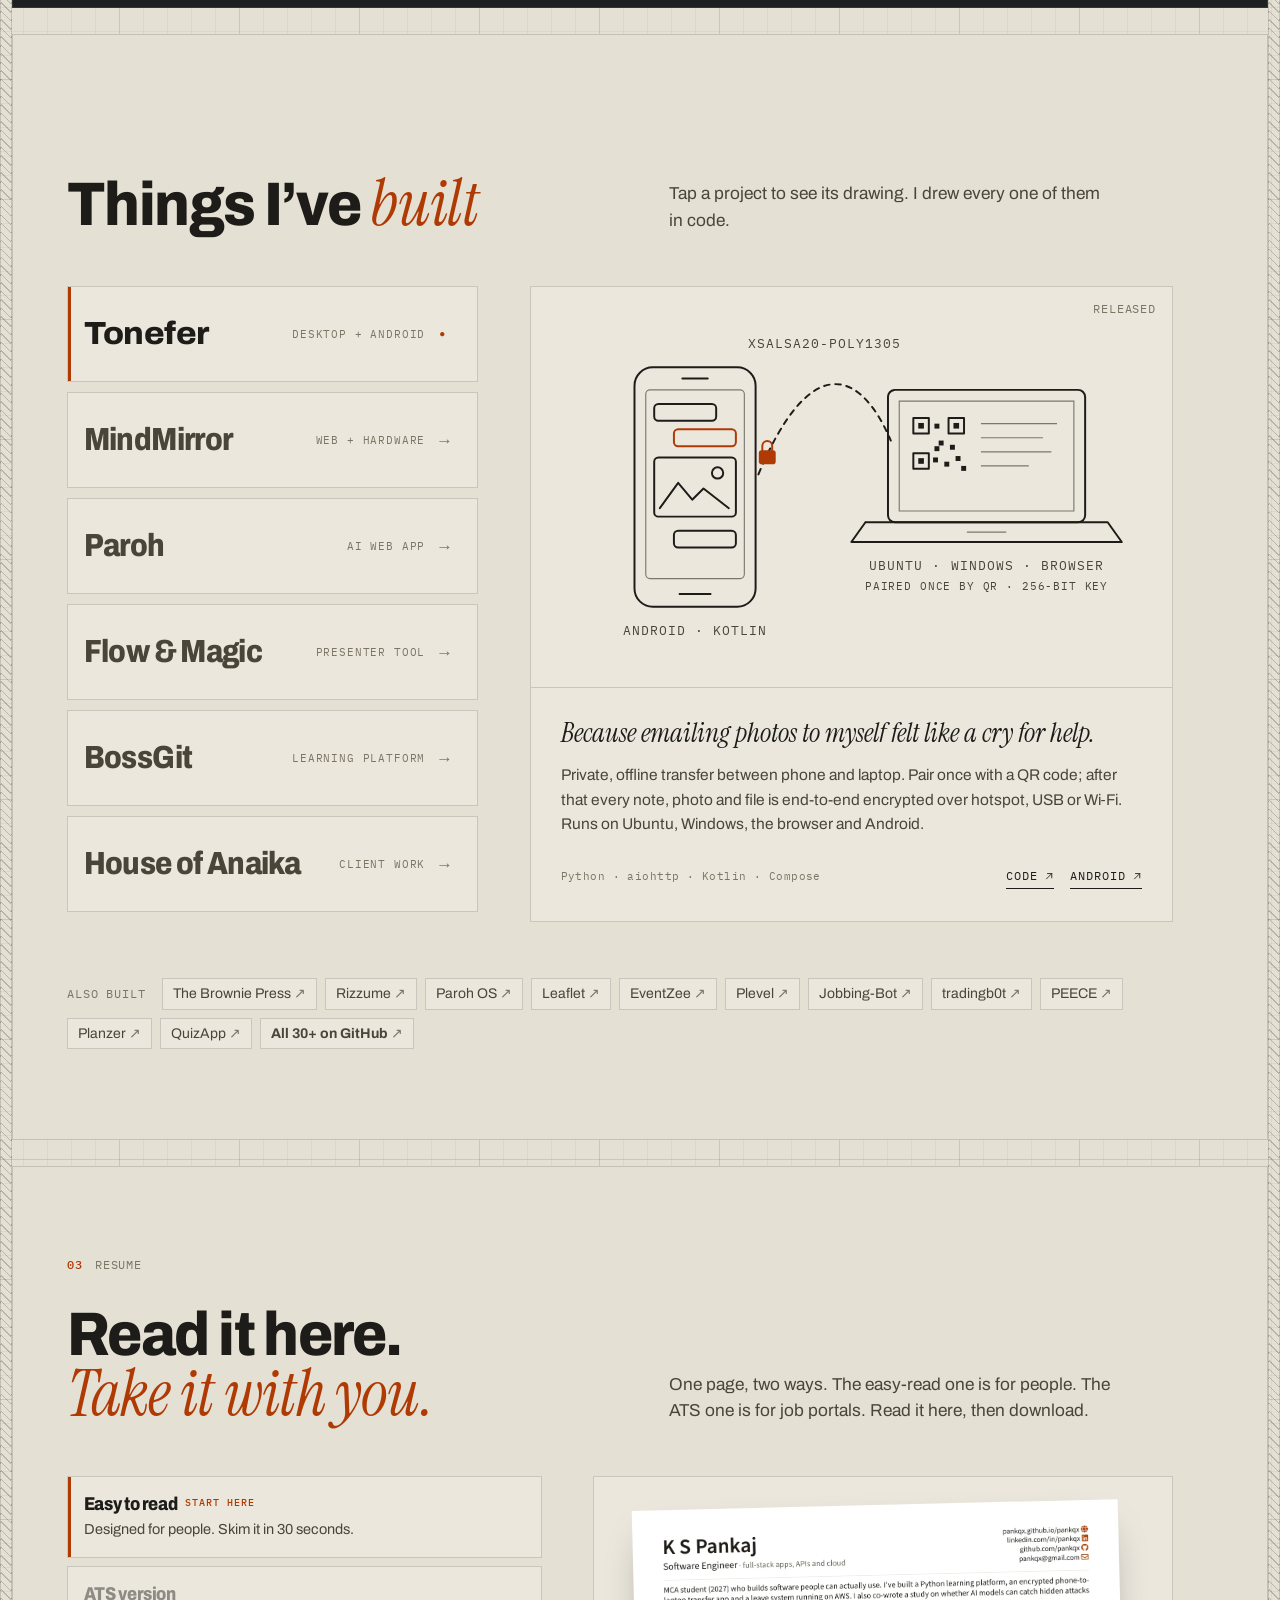
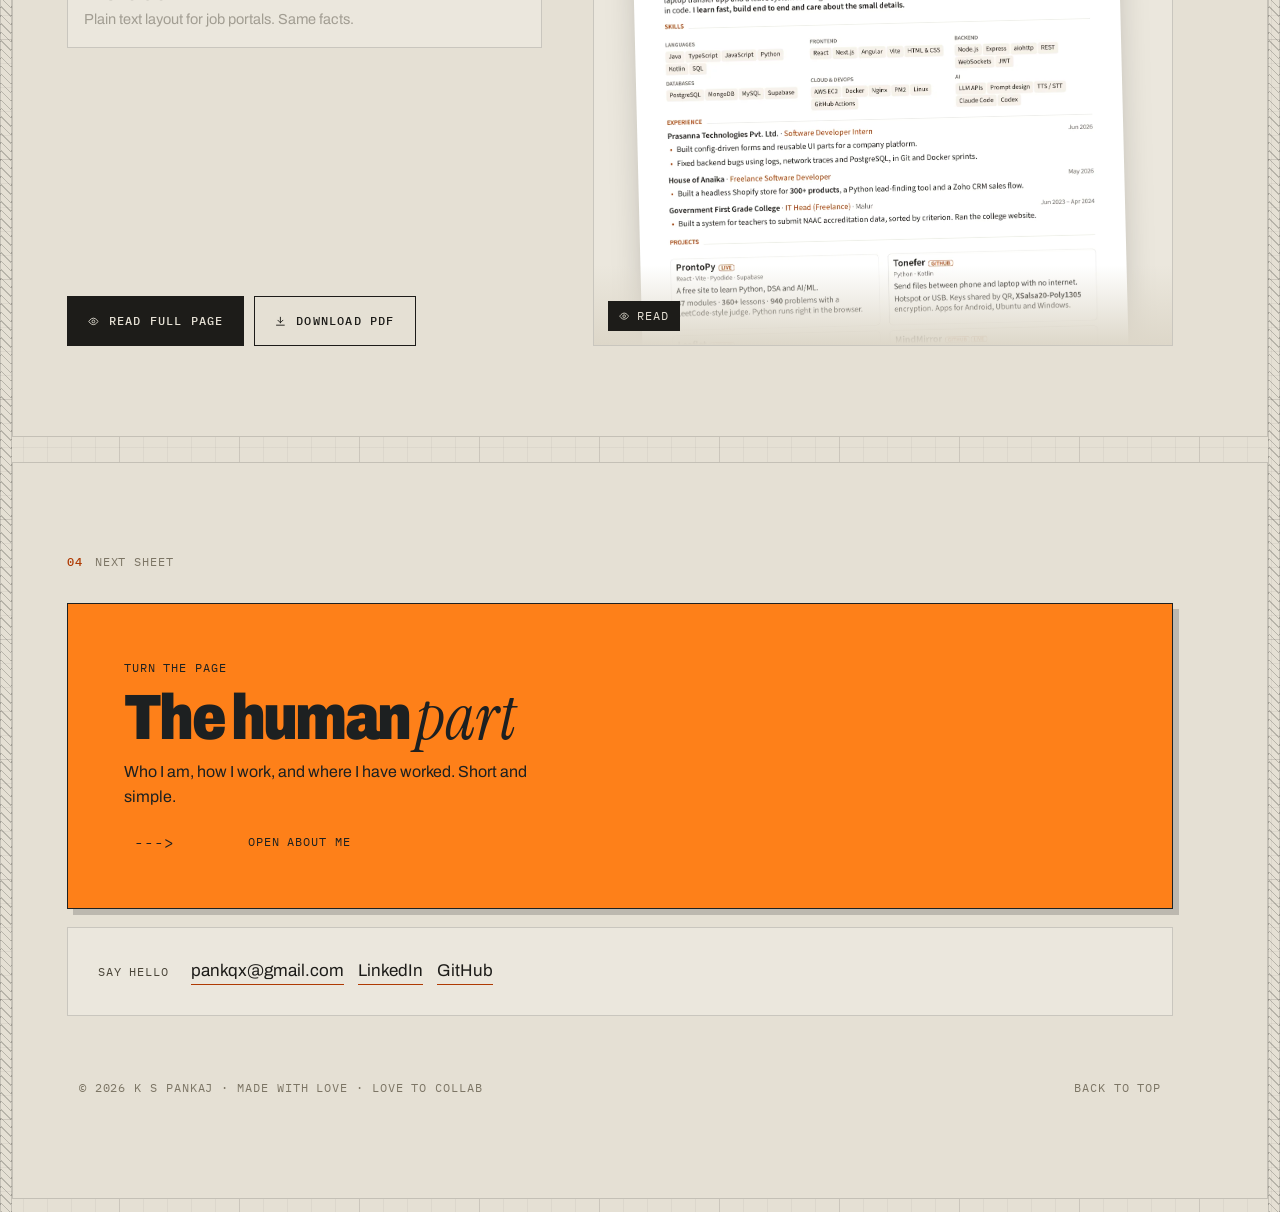
==== commit 231e022d: "Blog: write posts in markdown, built into phone-first photo essay pages; Blog in the menu" ====
--- a/index.html
+++ b/index.html
@@ -63,7 +63,7 @@
 <div class="trace trace-h" aria-hidden="true"><div class="tfill"></div></div>
 <header class="bar" id="bar">
 <a class="brand" href="#top" aria-label="K S Pankaj, home"><svg class="mark" viewBox="-1.5 -1.5 57 23" aria-hidden="true"><g fill="none" stroke="currentColor" stroke-width="2.4" stroke-linecap="square" stroke-linejoin="miter"><path pathLength="1" d="M1 0V20M12 0L1 11M4.6 7.4L12 20"/><path pathLength="1" d="M30 3V2.5Q30 0 27.5 0H20.5Q18 0 18 2.5V7.5Q18 10 20.5 10H27.5Q30 10 30 12.5V17.5Q30 20 27.5 20H20.5Q18 20 18 17.5V17"/><path pathLength="1" d="M36 20V0H45.5Q48 0 48 2.5V7.5Q48 10 45.5 10H36"/></g><rect class="mdot ldot" x="51" y="17" width="3.4" height="3.4"/></svg><span class="brand-name"><b>K S Pankaj</b>Software engineer</span></a>
-<nav class="nav" aria-label="Sections"><a href="#work" data-sec="prontopy work"><span>01</span>Work</a><a href="#resume" data-sec="resume"><span>02</span>Resume</a><a href="about.html" data-sec="about"><span>03</span>About</a><a href="play.html" data-sec="play"><span>04</span>Play</a><a href="contact.html" data-sec="contact"><span>05</span>Contact</a></nav>
+<nav class="nav" aria-label="Sections"><a href="#work" data-sec="prontopy work"><span>01</span>Work</a><a href="#resume" data-sec="resume"><span>02</span>Resume</a><a href="about.html" data-sec="about"><span>03</span>About</a><a href="blog/" data-sec="blog post"><span>04</span>Blog</a><a href="play.html" data-sec="play"><span>05</span>Play</a><a href="contact.html" data-sec="contact"><span>06</span>Contact</a></nav>
 <div class="bar-r">
 <button class="mode" type="button" aria-pressed="false" aria-label="Switch between light vellum and dark blueprint"><span class="sw"></span><span class="lbl lbl-v">Vellum</span><span class="lbl lbl-b">Blueprint</span></button>
 <a class="btn btn-sm" href="#resume">Resume <svg class="arr" aria-hidden="true"><use href="#i-down"/></svg></a>
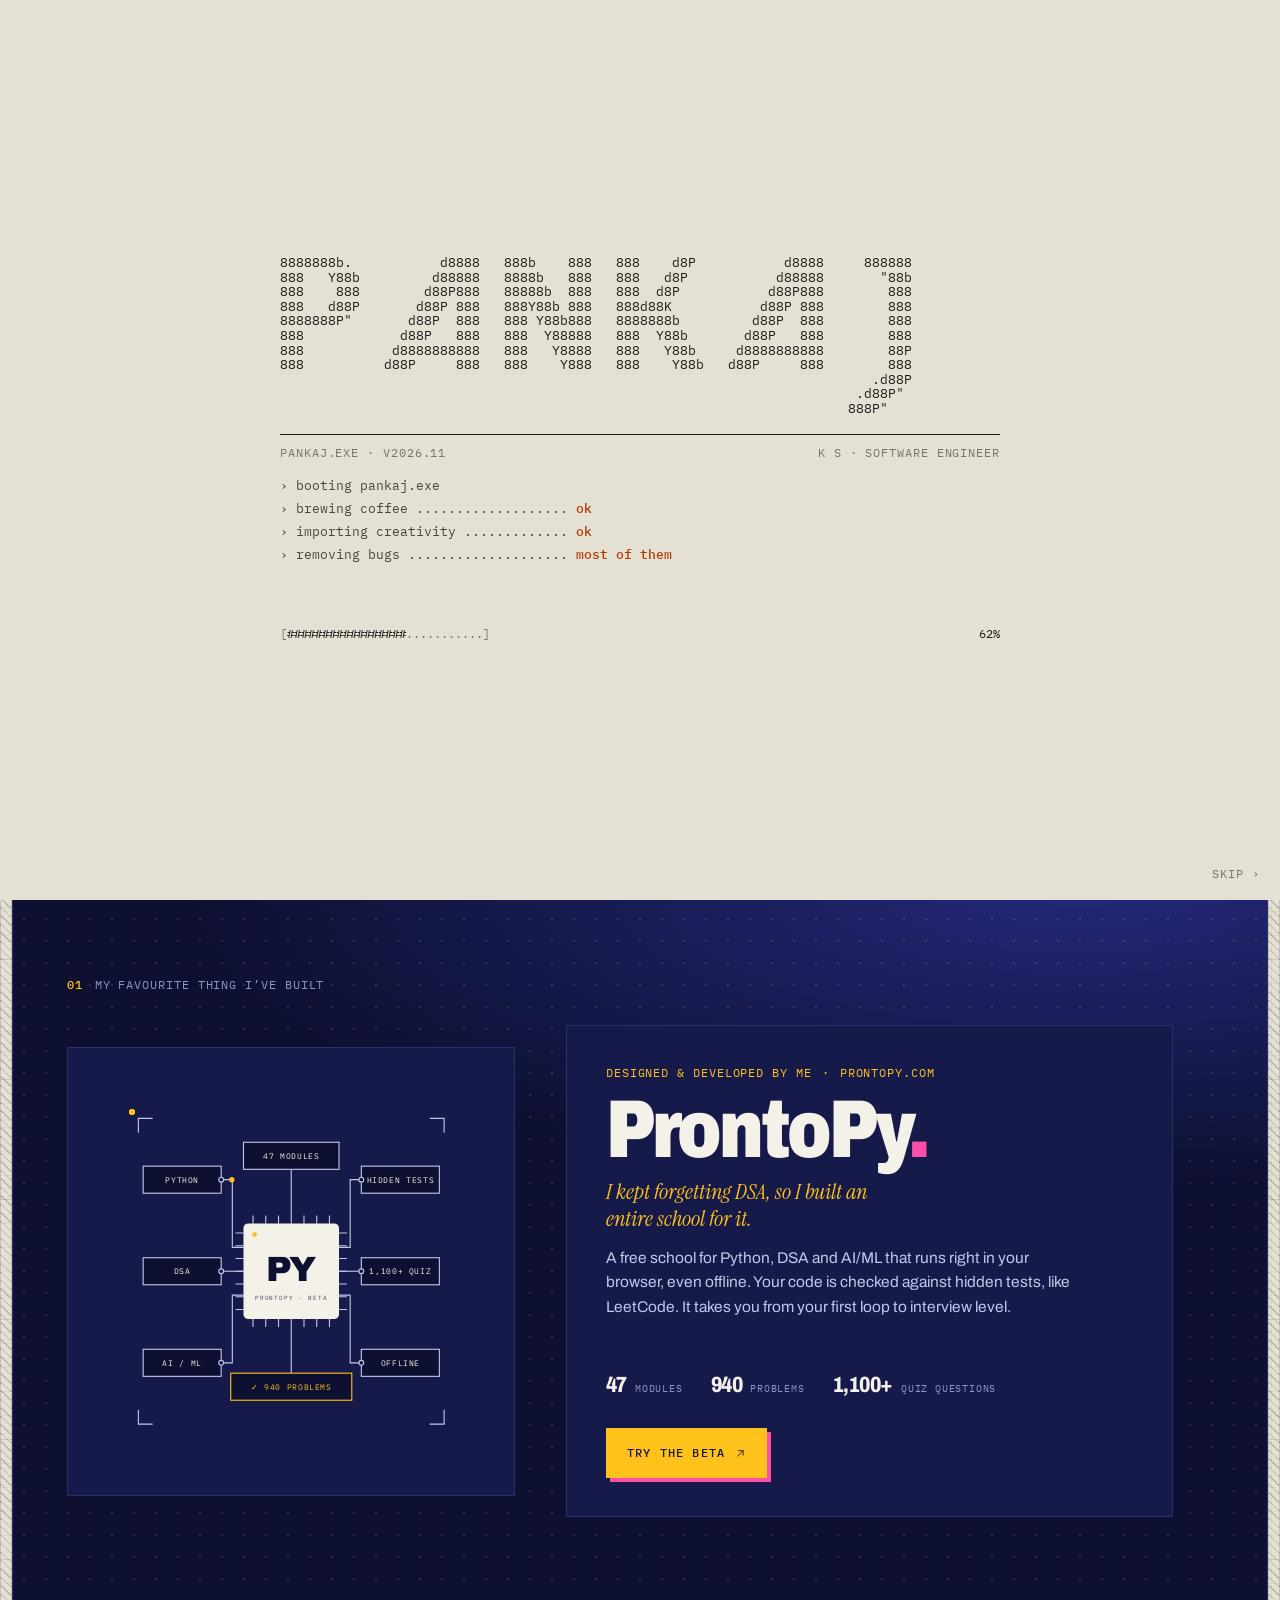
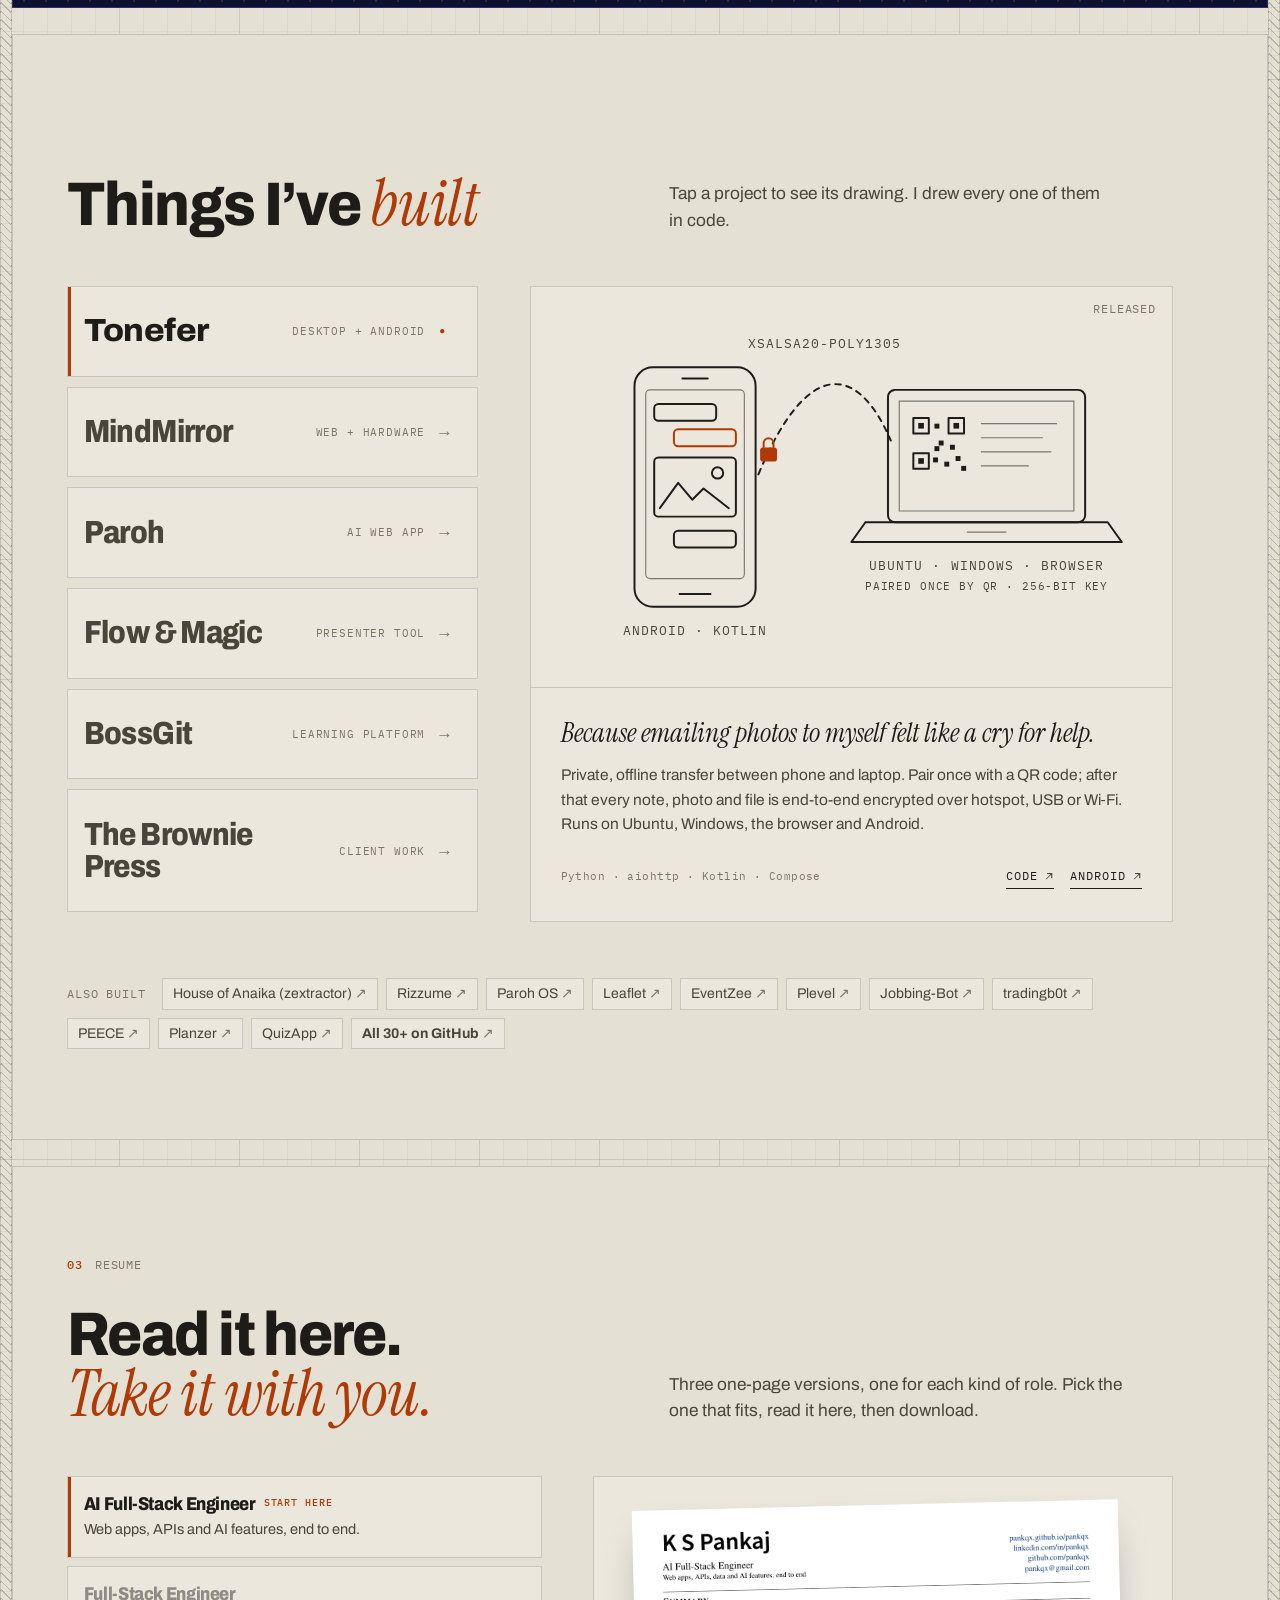
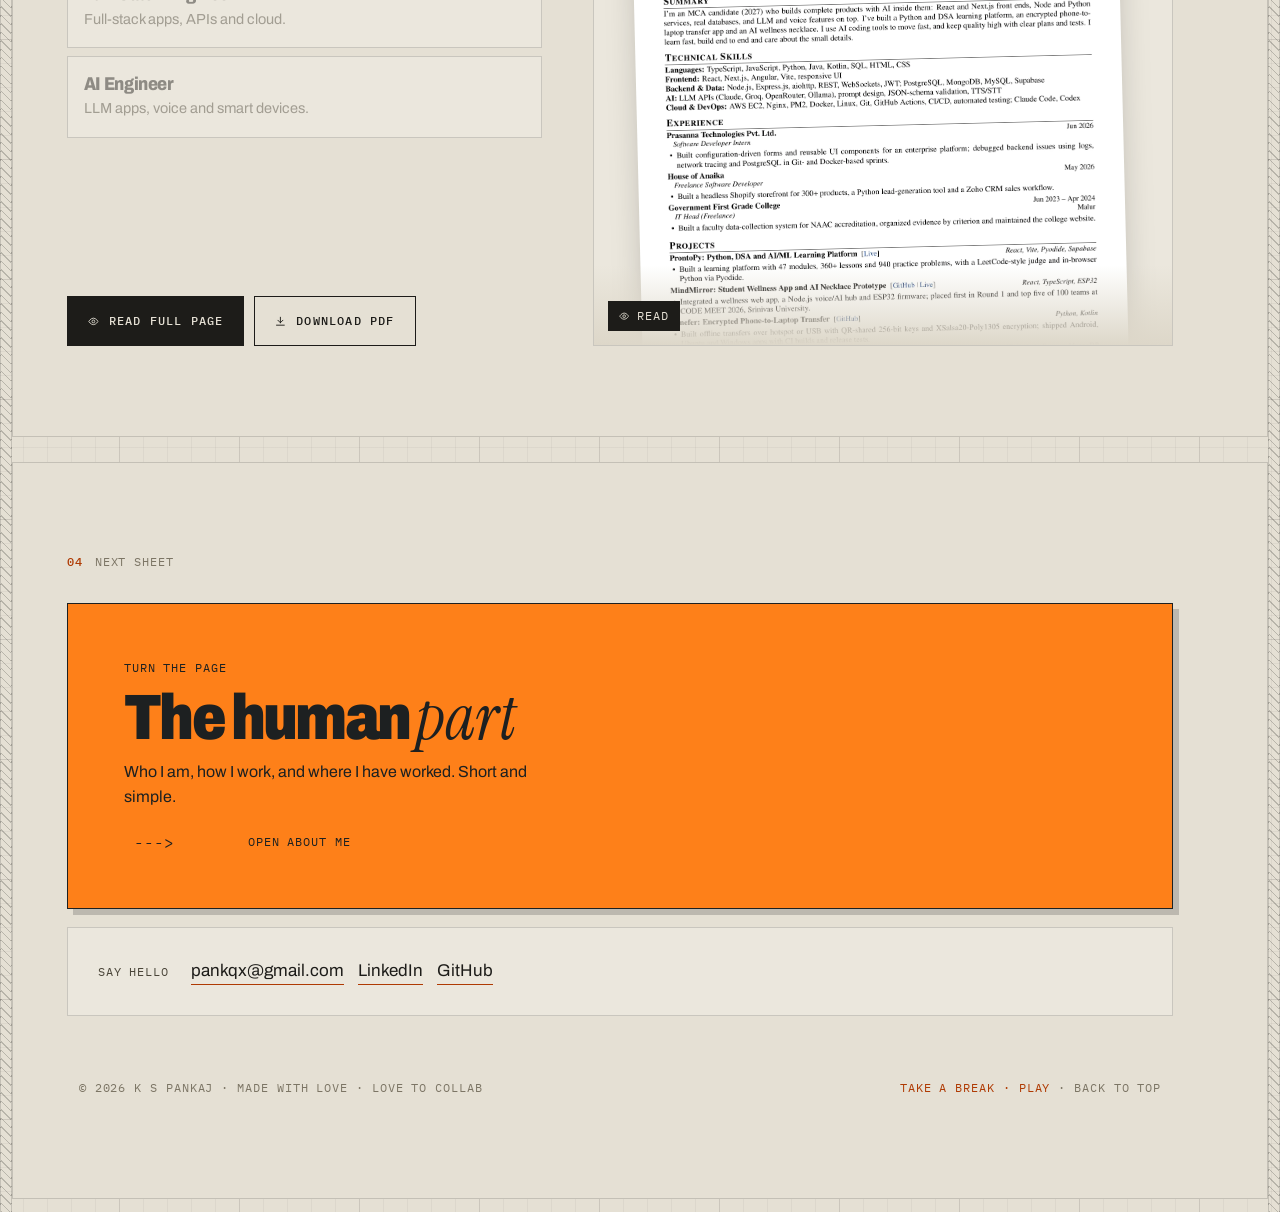
==== commit c126a083: "Three role resumes in my format with a bigger name; new Contact page with feedback form; ProntoPy in" ====
--- a/index.html
+++ b/index.html
@@ -63,7 +63,7 @@
 <div class="trace trace-h" aria-hidden="true"><div class="tfill"></div></div>
 <header class="bar" id="bar">
 <a class="brand" href="#top" aria-label="K S Pankaj, home"><svg class="mark" viewBox="-1.5 -1.5 57 23" aria-hidden="true"><g fill="none" stroke="currentColor" stroke-width="2.4" stroke-linecap="square" stroke-linejoin="miter"><path pathLength="1" d="M1 0V20M12 0L1 11M4.6 7.4L12 20"/><path pathLength="1" d="M30 3V2.5Q30 0 27.5 0H20.5Q18 0 18 2.5V7.5Q18 10 20.5 10H27.5Q30 10 30 12.5V17.5Q30 20 27.5 20H20.5Q18 20 18 17.5V17"/><path pathLength="1" d="M36 20V0H45.5Q48 0 48 2.5V7.5Q48 10 45.5 10H36"/></g><rect class="mdot ldot" x="51" y="17" width="3.4" height="3.4"/></svg><span class="brand-name"><b>K S Pankaj</b>Software engineer</span></a>
-<nav class="nav" aria-label="Sections"><a href="#work" data-sec="prontopy work"><span>01</span>Work</a><a href="#resume" data-sec="resume"><span>02</span>Resume</a><a href="about.html" data-sec="about"><span>03</span>About</a><a href="blog/" data-sec="blog post"><span>04</span>Blog</a><a href="play.html" data-sec="play"><span>05</span>Play</a><a href="contact.html" data-sec="contact"><span>06</span>Contact</a></nav>
+<nav class="nav" aria-label="Sections"><a href="#work" data-sec="prontopy work"><span>01</span>Work</a><a href="#resume" data-sec="resume"><span>02</span>Resume</a><a href="about.html" data-sec="about"><span>03</span>About</a><a href="blog/" data-sec="blog post"><span>04</span>Blog</a><a href="contact.html" data-sec="contact"><span>05</span>Contact</a></nav>
 <div class="bar-r">
 <button class="mode" type="button" aria-pressed="false" aria-label="Switch between light vellum and dark blueprint"><span class="sw"></span><span class="lbl lbl-v">Vellum</span><span class="lbl lbl-b">Blueprint</span></button>
 <a class="btn btn-sm" href="#resume">Resume <svg class="arr" aria-hidden="true"><use href="#i-down"/></svg></a>
@@ -233,36 +233,37 @@
 <div class="pj-txt"><p class="pj-quip">Because “git push --force” should not be a personality.</p><p>A free course from zero to Git internals, with a real Git repository running inside your browser tab, a live commit graph and LeetCode-style Git puzzles. 30 modules across 7 tracks.</p>
 <div class="pj-foot"><span class="pj-stack">React · TS · isomorphic-git · xterm.js</span><span class="pj-links"><a class="link" href="https://github.com/pankqx/Bossgit" target="_blank" rel="noopener">Code <svg class="arr" aria-hidden="true"><use href="#i-arr"/></svg></a></span></div></div>
 </div></div>
-<!-- ✏️ EDIT: project card · a project · title in <h3>, text in <p>, links in <a>. Drawing = the <svg>. New drawing: see PROMPTS.md -->
-<div class="pj">
-<button class="pj-head" type="button" id="pjh-anaika" aria-expanded="false" aria-controls="pjb-anaika"><span class="n">02.6</span><span class="t">House of Anaika</span><span class="k">Client work</span></button>
-<div class="pj-body" id="pjb-anaika" role="region" aria-labelledby="pjh-anaika">
-<div class="pj-art"><span class="pj-badge mono">First client</span><svg class="art dw" viewBox="0 0 400 250" role="img" aria-label="House of Anaika: a shopfront with a diya in the window, a map with location pins, and an arrow down into a CSV table of leads.">
-<path class="hatch f" d="M28 92L40 60H182L194 92Z"/>
-<path class="ln d" pathLength="1" d="M28 92L40 60H182L194 92"/>
-<path class="ln d" pathLength="1" style="--d:.2s" d="M28 92q8.3 12 16.6 0q8.3 12 16.6 0q8.3 12 16.6 0q8.3 12 16.6 0q8.3 12 16.6 0q8.3 12 16.6 0q8.3 12 16.6 0q8.3 12 16.6 0q8.3 12 16.6 0q8.3 12 16.6 0"/>
-<rect class="ln d k" pathLength="1" x="36" y="96" width="150" height="122"/>
-<rect class="lt d" pathLength="1" x="58" y="102" width="106" height="16"/>
-<text class="tx tx-s f" x="111" y="113" text-anchor="middle">ROSEWOOD × SILVER</text>
-<rect class="ln d" pathLength="1" style="--d:.3s" x="46" y="128" width="74" height="62"/>
-<path class="ln d" pathLength="1" style="--d:.6s" d="M62 174Q83 188 104 174Z"/>
-<path class="ln hl led-slow" d="M83 167q-6-8 0-15 6 7 0 15Z"/>
-<rect class="ln d" pathLength="1" style="--d:.35s" x="132" y="128" width="42" height="90"/><circle class="if f" cx="165" cy="174" r="2"/>
-<rect class="ln d k" pathLength="1" x="226" y="32" width="150" height="106"/>
-<path class="lt d" pathLength="1" style="--d:.3s" d="M226 74Q290 62 376 94M268 32Q278 90 262 138M322 32 338 138"/>
-<g class="f" style="--d:.5s"><g transform="translate(282 70)"><path class="ln pf" d="M0 0C-6-8-9-12-9-16a9 9 0 0 1 18 0C9-12 6-8 0 0Z"/><circle class="ln" cx="0" cy="-16" r="3"/></g><g transform="translate(336 108)"><path class="ln sfill" d="M0 0C-6-8-9-12-9-16a9 9 0 0 1 18 0C9-12 6-8 0 0Z"/><circle class="pf" cx="0" cy="-16" r="3"/></g><g transform="translate(250 116)"><path class="ln pf" d="M0 0C-6-8-9-12-9-16a9 9 0 0 1 18 0C9-12 6-8 0 0Z"/><circle class="ln" cx="0" cy="-16" r="3"/></g></g>
-<path class="ln d hl" pathLength="1" style="--d:.6s" d="M301 142V160M296 155l5 6 5-6"/>
-<rect class="ln d" pathLength="1" style="--d:.7s" x="226" y="166" width="150" height="52"/>
-<path class="lt d" pathLength="1" style="--d:.8s" d="M226 180H376M226 193H376M226 206H376M266 166V218M326 166V218"/>
-<g class="f" style="--d:.8s"><text class="tx tx-s" x="232" y="176">NAME</text><text class="tx tx-s" x="272" y="176">ADDRESS</text><text class="tx tx-s" x="332" y="176">PHONE</text>
-<text class="tx" x="376" y="234" text-anchor="end">ZEXTRACTOR → LEADS.CSV</text>
-<text class="tx" x="111" y="234" text-anchor="middle">300+ PRODUCTS · SHOPIFY</text></g>
+<!-- ✏️ EDIT: project card · The Brownie Press · title in the button, text in <p>, links in <a>. Drawing = the <svg>. New drawing: see PROMPTS.md -->
+<div class="pj">
+<button class="pj-head" type="button" id="pjh-brownie" aria-expanded="false" aria-controls="pjb-brownie"><span class="n">02.6</span><span class="t">The Brownie Press</span><span class="k">Client work</span></button>
+<div class="pj-body" id="pjb-brownie" role="region" aria-labelledby="pjh-brownie">
+<div class="pj-art"><span class="pj-badge mono">Real shop</span><svg class="art dw" viewBox="0 0 400 250" role="img" aria-label="The Brownie Press: a phone showing a menu of brownies and a cart, an arrow into one order message, and a locked owner dashboard.">
+<rect class="ln d k" pathLength="1" x="40" y="18" width="122" height="214" rx="14"/>
+<path class="lt d" pathLength="1" style="--d:.2s" d="M86 30H116M40 50H162"/>
+<text class="tx tx-s f" x="101" y="44" text-anchor="middle">THE BROWNIE PRESS</text>
+<rect class="hatch f" style="--d:.4s" x="54" y="60" width="44" height="40"/><rect class="ln d" pathLength="1" style="--d:.3s" x="54" y="60" width="44" height="40"/>
+<rect class="hatch f" style="--d:.5s" x="104" y="60" width="44" height="40"/><rect class="ln d" pathLength="1" style="--d:.35s" x="104" y="60" width="44" height="40"/>
+<rect class="hatch f" style="--d:.6s" x="54" y="118" width="44" height="40"/><rect class="ln d" pathLength="1" style="--d:.4s" x="54" y="118" width="44" height="40"/>
+<rect class="hatch f" style="--d:.7s" x="104" y="118" width="44" height="40"/><rect class="ln d" pathLength="1" style="--d:.45s" x="104" y="118" width="44" height="40"/>
+<path class="lt d" pathLength="1" style="--d:.5s" d="M54 108H86M104 108H136M54 166H86M104 166H136"/>
+<text class="tx tx-s f" x="101" y="184" text-anchor="middle">MIN 20 PIECES</text>
+<rect class="ln d hl" pathLength="1" style="--d:.7s" x="58" y="194" width="86" height="24"/>
+<text class="tx f" style="--d:.9s" x="101" y="210" text-anchor="middle">CART · 3 ITEMS</text>
+<path class="ln d hl" pathLength="1" style="--d:.85s" d="M170 206C200 206 196 76 222 74M214 68l8 6-8 6"/>
+<path class="ln d k" pathLength="1" style="--d:.9s" d="M232 34H372V96H262L246 110V96H232Z"/>
+<path class="lt d" pathLength="1" style="--d:1s" d="M246 52H352M246 64H330M246 76H342"/>
+<circle class="sf f" style="--d:1.1s" cx="362" cy="44" r="3"/>
+<text class="tx f" style="--d:1s" x="302" y="126" text-anchor="middle">ONE ORDER MESSAGE</text>
+<rect class="ln d" pathLength="1" style="--d:.9s" x="232" y="146" width="140" height="72"/>
+<path class="lt d" pathLength="1" style="--d:1s" d="M232 164H372M232 182H372M232 200H372M282 146V218"/>
+<g class="f" style="--d:1.1s"><rect class="ln" x="352" y="134" width="16" height="12"/><path class="ln" d="M355 134v-5a5 5 0 0 1 10 0v5"/></g>
+<text class="tx f" style="--d:1.1s" x="372" y="234" text-anchor="end">OWNER DASHBOARD · RLS</text>
 </svg></div>
-<div class="pj-txt"><p class="pj-quip">I built the store. Then I made the sales calls too.</p><p>Freelance for a Bengaluru rosewood-and-silver gifting brand: a headless Shopify store with 300+ products, plus zextractor, a Python tool that turns Google Maps into a list of shops worth calling.</p>
-<div class="pj-foot"><span class="pj-stack">Shopify · Python · Zoho CRM</span><span class="pj-links"><a class="link" href="https://github.com/pankqx/zextractor" target="_blank" rel="noopener">zextractor <svg class="arr" aria-hidden="true"><use href="#i-arr"/></svg></a></span></div></div>
-</div></div>
-</div>
-<div class="also rv"><span class="mono">Also built</span><a href="https://pankqx.github.io/thebrowniepress/" target="_blank" rel="noopener">The Brownie Press</a><i>·</i><a href="https://pankqx.github.io/rizzume/" target="_blank" rel="noopener">Rizzume</a><i>·</i><a href="https://github.com/pankqx/Paroh" target="_blank" rel="noopener">Paroh OS</a><i>·</i><a href="https://github.com/pankqx/leavemgm" target="_blank" rel="noopener">Leaflet</a><i>·</i><a href="https://github.com/pankqx/EventZee" target="_blank" rel="noopener">EventZee</a><i>·</i><a href="https://github.com/pankqx/plevel" target="_blank" rel="noopener">Plevel</a><i>·</i><a href="https://github.com/pankqx/Jobbing-Bot" target="_blank" rel="noopener">Jobbing-Bot</a><i>·</i><a href="https://pankqx.github.io/tradingbot/" target="_blank" rel="noopener">tradingb0t</a><i>·</i><a href="https://pankqx.github.io/peece/" target="_blank" rel="noopener">PEECE</a><i>·</i><a href="https://github.com/pankqx/planzer" target="_blank" rel="noopener">Planzer</a><i>·</i><a href="https://github.com/pankqx/QuizApp" target="_blank" rel="noopener">QuizApp</a><i>·</i><a href="https://github.com/pankqx?tab=repositories" target="_blank" rel="noopener"><b>All 30+ on GitHub</b></a></div>
+<div class="pj-txt"><p class="pj-quip">The only site I’ve built that made me hungry.</p><p>An online shop for a home brownie business in Mangaluru. Customers pick from the menu, fill a cart, and send one neat order message. The owner gets a dashboard to update the menu and photos, locked so only she can change it.</p>
+<div class="pj-foot"><span class="pj-stack">React 19 · TypeScript · Supabase · RLS</span><span class="pj-links"><a class="link" href="https://pankqx.github.io/thebrowniepress/" target="_blank" rel="noopener">Live demo <svg class="arr" aria-hidden="true"><use href="#i-arr"/></svg></a><a class="link" href="https://github.com/pankqx/thebrowniepress" target="_blank" rel="noopener">Code <svg class="arr" aria-hidden="true"><use href="#i-arr"/></svg></a></span></div></div>
+</div></div>
+</div>
+<div class="also rv"><span class="mono">Also built</span><a href="https://github.com/pankqx/zextractor" target="_blank" rel="noopener">House of Anaika (zextractor)</a><i>·</i><a href="https://pankqx.github.io/rizzume/" target="_blank" rel="noopener">Rizzume</a><i>·</i><a href="https://github.com/pankqx/Paroh" target="_blank" rel="noopener">Paroh OS</a><i>·</i><a href="https://github.com/pankqx/leavemgm" target="_blank" rel="noopener">Leaflet</a><i>·</i><a href="https://github.com/pankqx/EventZee" target="_blank" rel="noopener">EventZee</a><i>·</i><a href="https://github.com/pankqx/plevel" target="_blank" rel="noopener">Plevel</a><i>·</i><a href="https://github.com/pankqx/Jobbing-Bot" target="_blank" rel="noopener">Jobbing-Bot</a><i>·</i><a href="https://pankqx.github.io/tradingbot/" target="_blank" rel="noopener">tradingb0t</a><i>·</i><a href="https://pankqx.github.io/peece/" target="_blank" rel="noopener">PEECE</a><i>·</i><a href="https://github.com/pankqx/planzer" target="_blank" rel="noopener">Planzer</a><i>·</i><a href="https://github.com/pankqx/QuizApp" target="_blank" rel="noopener">QuizApp</a><i>·</i><a href="https://github.com/pankqx?tab=repositories" target="_blank" rel="noopener"><b>All 30+ on GitHub</b></a></div>
 </div>
 </section>
 
@@ -271,12 +272,12 @@
 <div class="wrap">
 <header class="sh rv"><span class="sh-no">03</span><span class="sh-label">Resume</span></header>
 <!-- ✏️ EDIT: section title (h2) and the short line beside it (p) -->
-<div class="head2"><h2 class="h2 rv">Read it here. <span class="serif">Take it with you.</span></h2><p class="lede rv" style="--d:.08s">One page, two ways. The easy-read one is for people. The ATS one is for job portals. Read it here, then download.</p></div>
+<div class="head2"><h2 class="h2 rv">Read it here. <span class="serif">Take it with you.</span></h2><p class="lede rv" style="--d:.08s">Three one-page versions, one for each kind of role. Pick the one that fits, read it here, then download.</p></div>
 <div class="cvp rv">
-<div class="cv-tabs" role="tablist" aria-label="Resume versions"><button class="cv-tab" type="button" role="tab" data-cvtab="read" aria-selected="true"><span class="n">03.1</span><b>Easy to read<span class=tag>Start here</span></b><small>Designed for people. Skim it in 30 seconds.</small></button><button class="cv-tab" type="button" role="tab" data-cvtab="ats" aria-selected="false"><span class="n">03.2</span><b>ATS version</b><small>Plain text layout for job portals. Same facts.</small></button>
-<div class="cv-actions"><button class="btn cv-read" type="button"><svg class="arr" aria-hidden="true"><use href="#i-eye"/></svg> Read full page</button><a class="btn btn-ghost cv-dl" href="assets/resume/KS-Pankaj-Resume.pdf" download><svg class="arr" aria-hidden="true"><use href="#i-dl"/></svg> Download PDF</a></div>
-</div>
-<button class="cv-stage" type="button" aria-label="Read the selected resume"><img src="assets/resume/KS-Pankaj-Resume.webp" alt="Preview of the resume" width="1241" height="1754" loading="lazy" decoding="async"><span class="view mono"><svg class="arr" aria-hidden="true"><use href="#i-eye"/></svg> Read</span></button>
+<div class="cv-tabs" role="tablist" aria-label="Resume versions"><button class="cv-tab" type="button" role="tab" data-cvtab="aifs" aria-selected="true"><span class="n">03.1</span><b>AI Full-Stack Engineer<span class=tag>Start here</span></b><small>Web apps, APIs and AI features, end to end.</small></button><button class="cv-tab" type="button" role="tab" data-cvtab="fullstack" aria-selected="false"><span class="n">03.2</span><b>Full-Stack Engineer</b><small>Full-stack apps, APIs and cloud.</small></button><button class="cv-tab" type="button" role="tab" data-cvtab="ai" aria-selected="false"><span class="n">03.3</span><b>AI Engineer</b><small>LLM apps, voice and smart devices.</small></button>
+<div class="cv-actions"><button class="btn cv-read" type="button"><svg class="arr" aria-hidden="true"><use href="#i-eye"/></svg> Read full page</button><a class="btn btn-ghost cv-dl" href="assets/resume/KS-Pankaj-AI-Full-Stack-Engineer.pdf" download><svg class="arr" aria-hidden="true"><use href="#i-dl"/></svg> Download PDF</a></div>
+</div>
+<button class="cv-stage" type="button" aria-label="Read the selected resume"><img src="assets/resume/KS-Pankaj-AI-Full-Stack-Engineer.webp" alt="Preview of the AI Full-Stack Engineer resume" width="1241" height="1754" loading="lazy" decoding="async"><span class="view mono"><svg class="arr" aria-hidden="true"><use href="#i-eye"/></svg> Read</span></button>
 </div>
 </div>
 </section>
@@ -292,7 +293,7 @@
 <span class="nx-go"><pre class="sprite nx-arrow" data-sprite="arrow" aria-hidden="true">=====&gt;</pre><span class="mono">Open about me</span></span>
 </a>
 <div class="hello-strip rv"><span class="mono muted">Say hello</span><a href="mailto:pankqx@gmail.com">pankqx@gmail.com</a><i>·</i><a href="https://www.linkedin.com/in/pankqx" target="_blank" rel="noopener">LinkedIn</a><i>·</i><a href="https://github.com/pankqx" target="_blank" rel="noopener">GitHub</a></div>
-<div class="foot mono"><span>© 2026 K S Pankaj · Made with love · Love to collab</span><span class="visits" data-visits hidden>You are visitor <b data-visits-n>#0000</b></span><span><a href="#main">Back to top</a></span></div>
+<div class="foot mono"><span>© 2026 K S Pankaj · Made with love · Love to collab</span><span class="visits" data-visits hidden>You are visitor <b data-visits-n>#0000</b></span><span><a href="play.html" class="foot-play">Take a break · Play</a> · <a href="#main">Back to top</a></span></div>
 </div>
 </section>
 </main>
@@ -308,9 +309,10 @@
 <a class="lane-card" href="https://github.com/pankqx/tonefer" target="_blank" rel="noopener"><div class="lane-art" data-lane-art="0"></div><div class="lane-t"><small class="mono">Ubuntu · Windows · Android</small><h3>Tonefer ↗</h3><p>Encrypted phone-to-laptop transfer with no internet. Installers shipped, CI on every release.</p></div></a>
 <a class="lane-card" href="https://pankqx.github.io/MindMirror/" target="_blank" rel="noopener"><div class="lane-art" data-lane-art="1"></div><div class="lane-t"><small class="mono">No. 1 in Round 1 · top 5 of 100</small><h3>MindMirror ↗</h3><p>A student wellness app with a talking AI necklace. Built for CODE MEET 2026.</p></div></a>
 </div>
-<div class="lane-cv"><div><b>Get the resume.</b><span>One page. Pick how you want to read it.</span></div><div class="lane-cvs">
-<a class="lane-pdf" href="assets/resume/KS-Pankaj-Resume.pdf" download><small>01</small><b>Easy to read</b><span>Designed for people</span><i>PDF ↓</i></a>
-<a class="lane-pdf" href="assets/resume/KS-Pankaj-Resume-ATS.pdf" download><small>02</small><b>ATS version</b><span>For job portals</span><i>PDF ↓</i></a>
+<div class="lane-cv"><div><b>Get the resume.</b><span>One page each. Pick the role.</span></div><div class="lane-cvs">
+<a class="lane-pdf" href="assets/resume/KS-Pankaj-AI-Full-Stack-Engineer.pdf" download><small>01</small><b>AI Full-Stack</b><span>Web, APIs and AI</span><i>PDF ↓</i></a>
+<a class="lane-pdf" href="assets/resume/KS-Pankaj-Full-Stack-Engineer.pdf" download><small>02</small><b>Full-Stack</b><span>Apps, APIs, cloud</span><i>PDF ↓</i></a>
+<a class="lane-pdf" href="assets/resume/KS-Pankaj-AI-Engineer.pdf" download><small>03</small><b>AI Engineer</b><span>LLMs, voice, devices</span><i>PDF ↓</i></a>
 </div></div>
 <p class="lane-mail mono">Or just write: <a href="mailto:pankqx@gmail.com">pankqx@gmail.com</a></p>
 <p class="lane-end mono" data-lane-end>The clock is only for fun. Take your time.</p>
@@ -319,15 +321,15 @@
 </div>
 <div class="viewer" id="viewer" role="dialog" aria-modal="true" aria-labelledby="viewer-role" aria-hidden="true">
 <div class="viewer-bar">
-<div class="viewer-title"><span class="mono muted">Resume · K S Pankaj</span><b id="viewer-role">Software Engineer</b></div>
-<div class="viewer-tabs" role="tablist"><button type="button" role="tab" data-tab="read" aria-selected="false">Easy read</button><button type="button" role="tab" data-tab="ats" aria-selected="false">ATS</button></div>
+<div class="viewer-title"><span class="mono muted">Resume · K S Pankaj</span><b id="viewer-role">AI Full-Stack Engineer</b></div>
+<div class="viewer-tabs" role="tablist"><button type="button" role="tab" data-tab="aifs" aria-selected="false">AI Full-Stack</button><button type="button" role="tab" data-tab="fullstack" aria-selected="false">Full-Stack</button><button type="button" role="tab" data-tab="ai" aria-selected="false">AI</button></div>
 <button class="icon-btn viewer-close" type="button" aria-label="Close resume"><svg class="arr" aria-hidden="true"><use href="#i-x"/></svg></button>
 </div>
 <div class="viewer-stage"><div class="page"><img id="viewer-img" src="" alt="" width="1241" height="1754"><div class="stamp" aria-hidden="true">Issued<small>KSP · Nov 2026</small></div></div></div>
 <div class="viewer-dock"><button class="btn btn-ghost viewer-zoom" type="button"><svg class="arr" aria-hidden="true"><use href="#i-zoom"/></svg> Zoom</button><a class="btn viewer-dl" href="#" download><svg class="arr" aria-hidden="true"><use href="#i-dl"/></svg> Download PDF</a></div>
 </div>
 
-<script>window.KSP_CV = {"read": {"role": "Software Engineer", "file": "KS-Pankaj-Resume"}, "ats": {"role": "Software Engineer (ATS)", "file": "KS-Pankaj-Resume-ATS"}};</script>
+<script>window.KSP_CV = {"aifs": {"role": "AI Full-Stack Engineer", "file": "KS-Pankaj-AI-Full-Stack-Engineer"}, "fullstack": {"role": "Full-Stack Engineer", "file": "KS-Pankaj-Full-Stack-Engineer"}, "ai": {"role": "AI Engineer", "file": "KS-Pankaj-AI-Engineer"}};</script>
 <script src="assets/js/site.js?v=__V__" defer></script>
 </body>
 </html>
--- a/assets/css/site.css
+++ b/assets/css/site.css
@@ -1449,3 +1449,121 @@
 .is-playing .g-hint { color: var(--signal); }
 .is-playing .g-hint::before { content: '● playing · tap outside to scroll  '; }
 .is-playing .g-hint span { display: none; }
+
+/* ============ Rev T · feedback bubble ============ */
+.fb { position: fixed; right: 14px; bottom: calc(16px + env(safe-area-inset-bottom)); z-index: 70; display: flex; flex-direction: column; align-items: flex-end; gap: 10px; }
+@media (max-width: 999px) { .fb { bottom: calc(76px + env(safe-area-inset-bottom)); right: 10px; } }
+html:not(.ready) .fb { opacity: 0; pointer-events: none; }
+.fb { transition: opacity .4s; }
+.fb-open { font: 500 11px var(--f-mono); letter-spacing: .08em; text-transform: uppercase; padding: 11px 14px; background: var(--ink); color: var(--paper); border: 1px solid var(--ink); cursor: pointer; box-shadow: 3px 3px 0 var(--signal); }
+.fb-open span { color: var(--signal); }
+.fb.is-open .fb-open { display: none; }
+.fb-panel { width: min(340px, calc(100vw - 20px)); max-height: calc(100svh - 120px); overflow: auto; background: var(--card); border: 1px solid var(--rule-2); padding: 16px 16px 14px; box-shadow: 0 18px 40px -18px rgba(0,0,0,.35); animation: fb-in .3s var(--ease); }
+@keyframes fb-in { from { opacity: 0; transform: translateY(10px); } }
+.fb-top { display: flex; justify-content: space-between; align-items: center; }
+.fb-top b { font-size: 17px; }
+.fb-x { font-size: 24px; line-height: 1; padding: 4px 8px; background: none; border: 0; color: var(--ink-2); cursor: pointer; }
+.fb-note { margin: 2px 0 12px; font: 11px var(--f-mono); letter-spacing: .04em; color: var(--ink-3); }
+.fb-q { display: flex; justify-content: space-between; align-items: center; gap: 10px; padding: 8px 0; border-top: 1px solid var(--rule); font-size: 14.5px; }
+.fb-faces { display: flex; gap: 6px; flex-shrink: 0; }
+.fb-face { width: 38px; height: 38px; font-size: 20px; background: var(--paper); border: 1px solid var(--rule-2); cursor: pointer; filter: grayscale(1); opacity: .7; transition: all .15s; }
+.fb-face[aria-pressed='true'] { filter: none; opacity: 1; border-color: var(--signal); transform: scale(1.08); }
+.fb-chip { height: 34px; padding: 0 10px; font: 11px var(--f-mono); text-transform: uppercase; letter-spacing: .05em; background: var(--paper); border: 1px solid var(--rule-2); color: var(--ink-2); cursor: pointer; }
+.fb-chip[aria-pressed='true'] { background: var(--ink); color: var(--paper); border-color: var(--ink); }
+.fb-l { display: block; margin-top: 10px; font-size: 13.5px; color: var(--ink-2); }
+.fb-l i { color: var(--ink-3); font-style: normal; }
+.fb-l textarea, .fb-l input { display: block; width: 100%; margin-top: 6px; padding: 10px; font: 16px/1.4 var(--f-sans); color: var(--ink); background: var(--paper); border: 1px solid var(--rule-2); resize: vertical; }
+.fb-l textarea:focus, .fb-l input:focus { outline: 2px solid var(--signal); outline-offset: 0; }
+.fb-hp { position: absolute; left: -9999px; width: 1px; height: 1px; opacity: 0; }
+.fb-send { width: 100%; justify-content: center; margin-top: 12px; height: 46px; }
+.fb-msg { margin: 8px 0 0; min-height: 1em; font-size: 13.5px; color: var(--ink-2); }
+/* inbox (private) */
+.ib-login { max-width: 460px; }
+.ib-login .btn { margin-top: 14px; }
+.ib-stats { display: grid; grid-template-columns: repeat(4, 1fr); gap: 8px; margin: 18px 0 12px; }
+.ib-stats div { border: 1px solid var(--rule-2); background: var(--card); padding: 12px 10px; }
+.ib-stats b { display: block; font-size: 22px; }
+.ib-stats span { font: 10.5px var(--f-mono); text-transform: uppercase; letter-spacing: .05em; color: var(--ink-3); }
+.ib-bar { display: flex; gap: 8px; margin-bottom: 14px; }
+.ib-list { display: grid; gap: 10px; }
+.ib-card { position: relative; border: 1px solid var(--rule-2); background: var(--card); padding: 14px 16px; }
+.ib-meta { font-size: 11px; color: var(--ink-3); letter-spacing: .04em; }
+.ib-rate { margin: 6px 0; font-size: 15px; }
+.ib-msg { margin: 8px 0; font-size: 16px; line-height: 1.55; white-space: pre-line; }
+.ib-from { font-size: 12px; color: var(--signal); margin: 4px 0 0; }
+.ib-del { position: absolute; top: 10px; right: 10px; font: 10.5px var(--f-mono); text-transform: uppercase; background: none; border: 1px solid var(--rule-2); padding: 6px 8px; color: var(--ink-3); cursor: pointer; }
+
+/* ============ Rev U · ProntoPy band wears ProntoPy's own colours (indigo night, haldi, gulal) ============ */
+#prontopy.band, :root[data-theme='blueprint'] #prontopy.band {
+  --paper: #0d1030; --paper-2: #141846; --surface: #151a4a; --card: #151a4a; --edge: #2a2f6b;
+  --ink: #f4f1e8; --ink-2: #c3c6e8; --ink-3: #8f94c4;
+  --signal: #ffc21a; --signal-ink: #ffc21a; --on-acc: #15173d;
+  --rule: rgba(195,198,232,.22); --rule-2: rgba(195,198,232,.12);
+}
+#prontopy > .wrap {
+  background: radial-gradient(rgba(255,194,26,.16) 1.2px, transparent 1.3px) 0 0 / 22px 22px,
+              radial-gradient(120% 70% at 85% 0%, #23287a 0%, transparent 60%),
+              var(--paper) !important;
+  border-color: #2a2f6b !important;
+}
+#prontopy .flag-art { background: rgba(21,26,74,.85); border: 1px solid #2a2f6b !important; }
+#prontopy .flag-title span { color: #ff4fa8; }
+#prontopy .flag-quote { color: #ffc21a; }
+#prontopy .flag-cta .btn:not(.btn-ghost) { background: #ffc21a; border-color: #ffc21a; color: #15173d; box-shadow: 4px 4px 0 #ff4fa8; }
+#prontopy .flag-cta .btn:not(.btn-ghost):hover { box-shadow: 2px 2px 0 #ff4fa8; transform: translate(2px, 2px); }
+#prontopy .specs b { color: #f4f1e8; }
+/* Play is tucked away: a card at the end of About, and a link in every footer */
+.break-card { display: grid; gap: 6px; margin: 36px 0 8px; padding: 20px 22px; border: 1px dashed var(--rule-2); text-decoration: none; color: var(--ink); transition: border-color .2s, transform .2s; }
+.break-card:hover { border-color: var(--signal); transform: translateY(-2px); }
+.break-card .mono { font-size: 11px; letter-spacing: .08em; text-transform: uppercase; color: var(--ink-3); }
+.break-card b { font-size: clamp(17px, 2vw, 20px); font-weight: 600; }
+.break-card i { font-style: normal; font-size: 12px; letter-spacing: .08em; color: var(--signal); }
+.foot-play { color: var(--signal) !important; }
+
+/* ============ Rev V · Contact page ============ */
+.ct-big { font-size: clamp(52px, 13vw, 150px); font-weight: 900; font-stretch: 80%; letter-spacing: -.045em; line-height: .9; margin: 8px 0 18px; }
+.ct-big .w { display: inline-block; overflow: hidden; vertical-align: bottom; padding-bottom: .08em; }
+.ct-big .w > span { display: inline-block; transform: translateY(105%); animation: ct-rise .9s cubic-bezier(.2,.8,.2,1) forwards; }
+.ct-big .w:nth-child(2) > span { animation-delay: .12s; }
+.ct-big .w:nth-child(3) > span { animation-delay: .24s; }
+.ct-big .serif { color: var(--signal); font-weight: 400; letter-spacing: -.02em; }
+@keyframes ct-rise { to { transform: none; } }
+.ct-status { display: inline-flex; align-items: center; gap: 10px; font-size: 11.5px; letter-spacing: .06em; text-transform: uppercase; color: var(--ink-2); padding: 9px 12px; border: 1px solid var(--rule-2); background: var(--card); }
+.pulse { width: 8px; height: 8px; border-radius: 50%; background: #2f9e44; box-shadow: 0 0 0 0 rgba(47,158,68,.5); animation: ct-pulse 2s infinite; flex-shrink: 0; }
+@keyframes ct-pulse { 70% { box-shadow: 0 0 0 9px rgba(47,158,68,0); } 100% { box-shadow: 0 0 0 0 rgba(47,158,68,0); } }
+.ct-grid { display: grid; gap: clamp(28px, 4vw, 56px); margin-top: clamp(30px, 4vw, 54px); align-items: start; }
+@media (min-width: 1000px) { .ct-grid { grid-template-columns: 1.1fr .9fr; } }
+.ct-lede { font-size: clamp(18px, 2vw, 21px); line-height: 1.55; color: var(--ink-2); max-width: 520px; margin: 0 0 20px; }
+.ct-lede b { color: var(--ink); }
+.ct-mail { display: flex; flex-wrap: wrap; align-items: center; gap: 12px; margin-bottom: 28px; }
+.ct-mail a { font-size: clamp(26px, 5.4vw, 46px); font-weight: 800; letter-spacing: -.03em; color: var(--ink); text-decoration: none; background: linear-gradient(var(--signal), var(--signal)) 0 100% / 0 3px no-repeat; transition: background-size .5s cubic-bezier(.2,.8,.2,1); padding-bottom: 4px; }
+.ct-mail a:hover, .ct-mail a:focus-visible { background-size: 100% 3px; }
+.ct-copy { font-size: 11px; letter-spacing: .08em; text-transform: uppercase; padding: 9px 12px; border: 1px solid var(--ink); background: none; color: var(--ink); cursor: pointer; }
+.ct-copy:hover { background: var(--ink); color: var(--paper); }
+.ct-tiles { display: grid; grid-template-columns: 1fr 1fr; gap: 10px; }
+.ct-tile { position: relative; display: grid; gap: 4px; padding: 16px 16px 18px; border: 1px solid var(--rule-2); background: var(--card); text-decoration: none; color: var(--ink); overflow: hidden; transition: transform .25s cubic-bezier(.2,.8,.2,1), border-color .25s; }
+.ct-tile::before { content: ''; position: absolute; inset: 0; background: var(--signal); transform: translateY(101%); transition: transform .35s cubic-bezier(.2,.8,.2,1); z-index: 0; }
+.ct-tile > * { position: relative; z-index: 1; transition: color .25s; }
+.ct-tile .mono { font-size: 10.5px; letter-spacing: .08em; text-transform: uppercase; color: var(--ink-3); }
+.ct-tile b { font-size: 20px; }
+.ct-tile .arr { position: absolute; right: 14px; top: 14px; width: 14px; height: 14px; transition: transform .3s; }
+.ct-tile:hover { transform: translateY(-3px); border-color: var(--signal); }
+.ct-tile:hover::before { transform: none; }
+.ct-tile:hover > *, .ct-tile:hover .mono { color: var(--on-acc, #fff); }
+.ct-tile:hover .arr { transform: translate(3px, -3px); }
+.ct-sky { margin-top: 18px; color: var(--ink-3); }
+.ct-sky svg { width: 100%; height: auto; overflow: visible; }
+.ct-trail { fill: none; stroke: currentColor; stroke-width: 1.2; stroke-dasharray: 4 7; opacity: .55; }
+.ct-plane { offset-path: path('M10 120C90 120 120 40 200 50S300 130 370 90 470 20 510 30'); offset-rotate: auto; animation: ct-fly 7s cubic-bezier(.45,.05,.55,.95) infinite; }
+.ct-plane path { fill: var(--paper); stroke: var(--signal); stroke-width: 1.6; stroke-linejoin: round; }
+@keyframes ct-fly { 0% { offset-distance: 0%; opacity: 0; } 8% { opacity: 1; } 90% { opacity: 1; } 100% { offset-distance: 100%; opacity: 0; } }
+.ct-right .fb-panel { width: auto; max-height: none; overflow: visible; padding: clamp(18px, 3vw, 26px); border: 1px solid var(--rule-2); background: var(--card); box-shadow: 6px 6px 0 var(--signal); animation: none; transition: transform .3s; }
+.ct-right.sent .fb-panel { animation: ct-sent .9s cubic-bezier(.2,.8,.2,1); }
+@keyframes ct-sent { 30% { transform: translateY(-6px) rotate(-.6deg); } 60% { transform: translateY(2px); } }
+.fb-anon { font-size: 10.5px; letter-spacing: .08em; text-transform: uppercase; color: var(--ink-3); border: 1px solid var(--rule-2); padding: 4px 7px; }
+.fb-top b { font-size: clamp(19px, 2.2vw, 23px); }
+.ct .fb-send { display: inline-flex; gap: 10px; align-items: center; }
+@media (prefers-reduced-motion: reduce) {
+  .ct-big .w > span { animation: none; transform: none; }
+  .ct-plane, .pulse { animation: none; }
+}
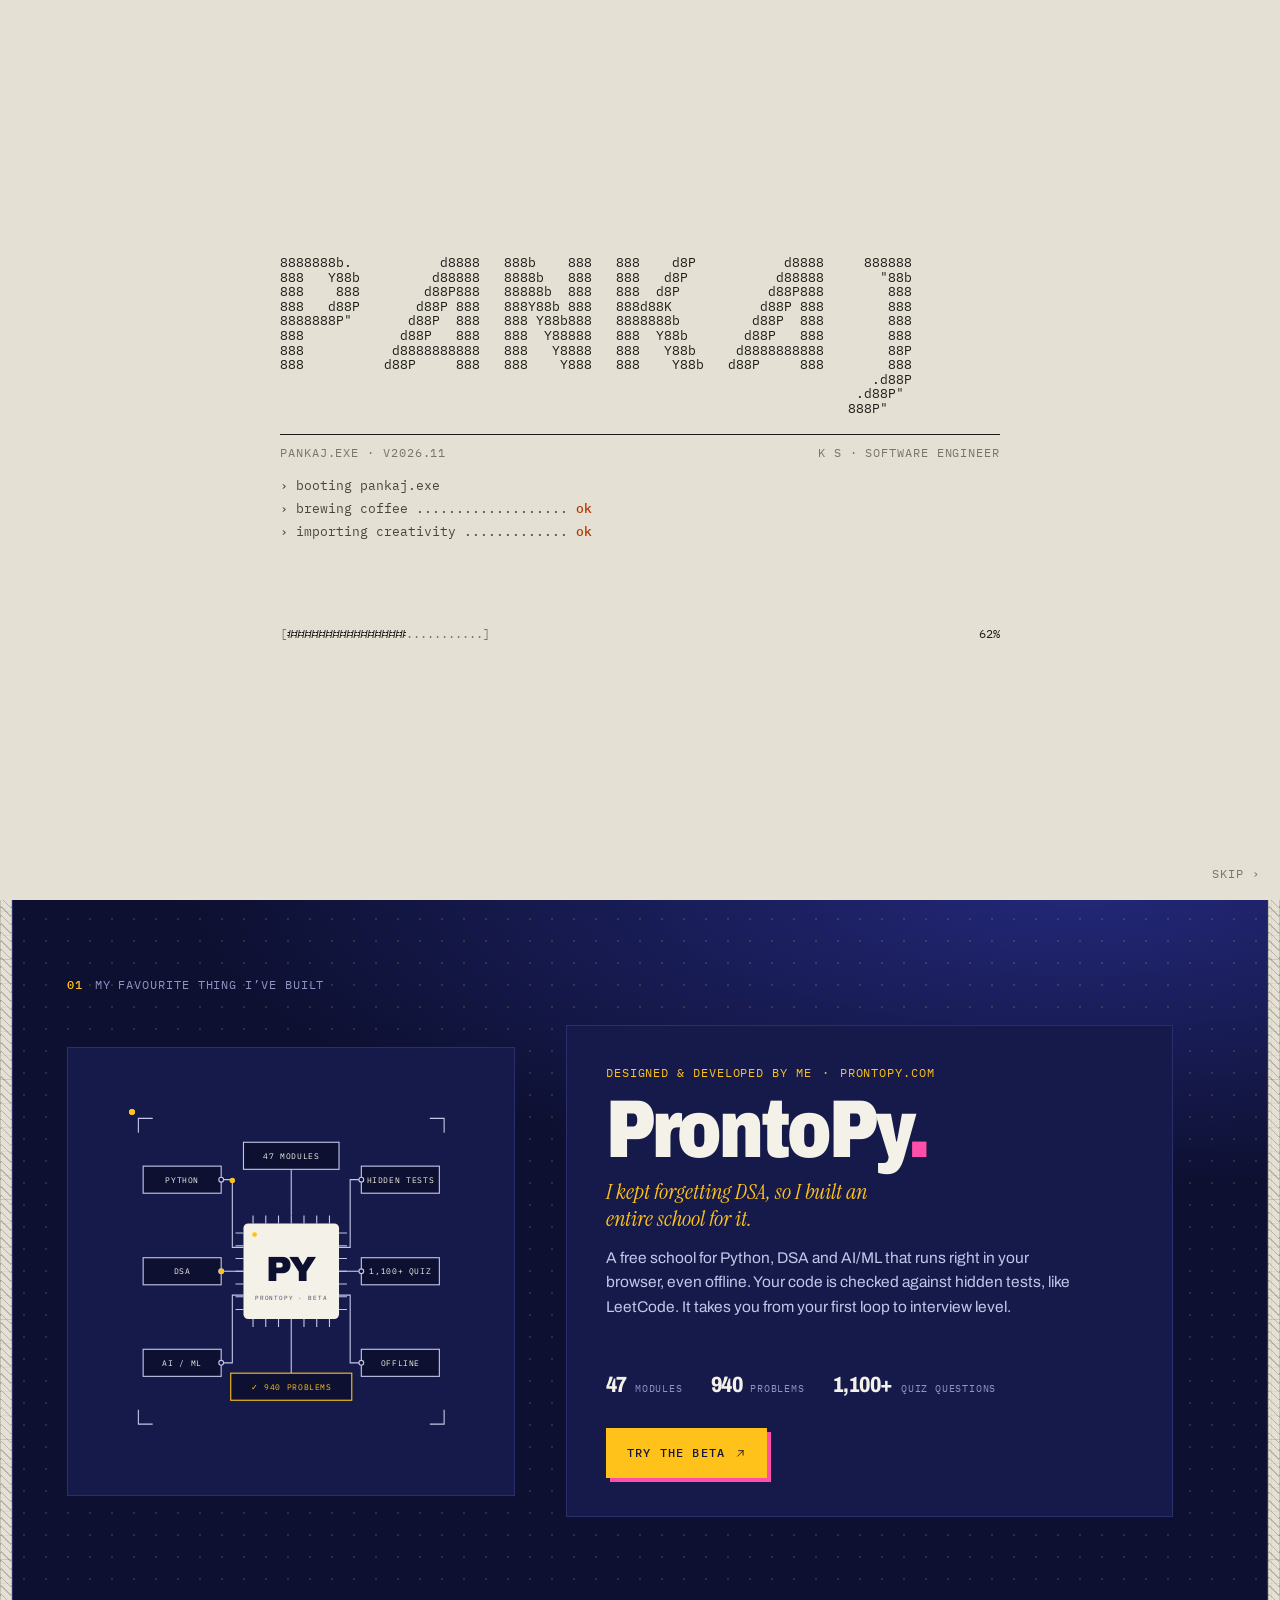
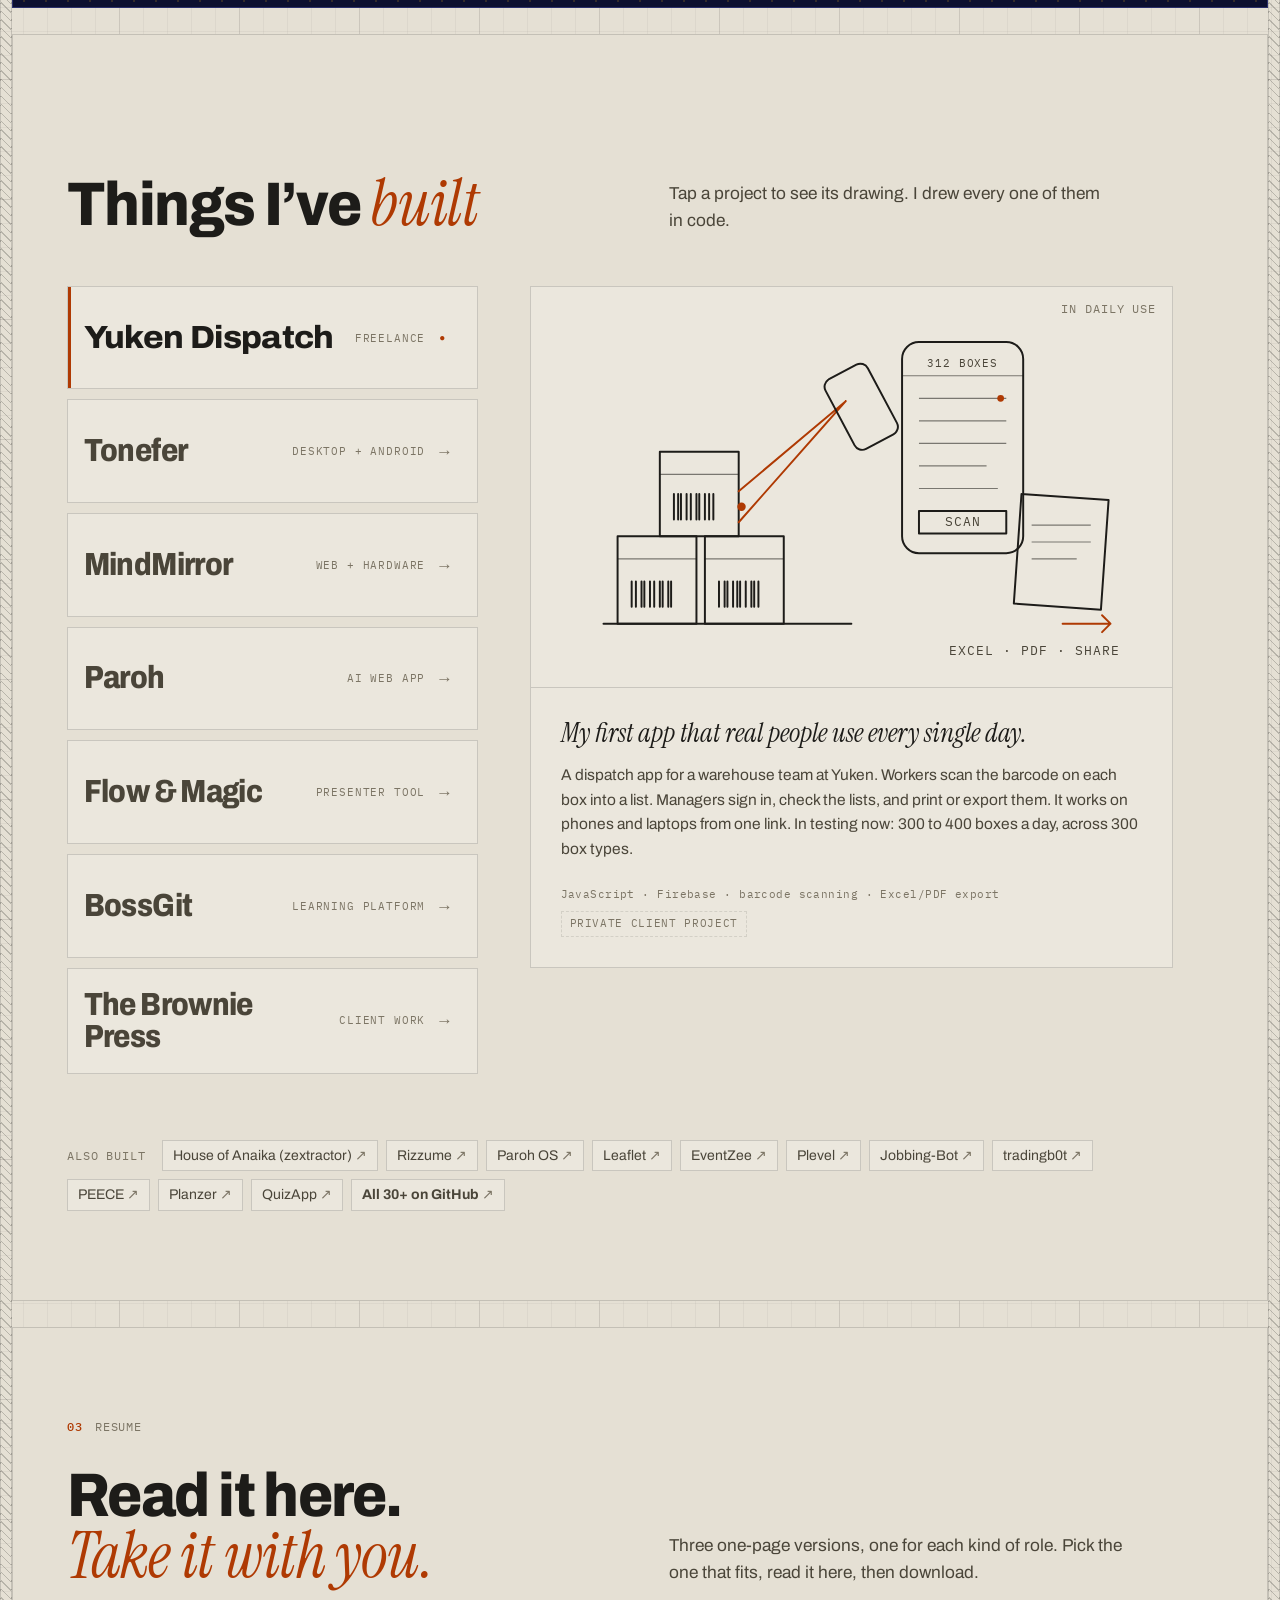
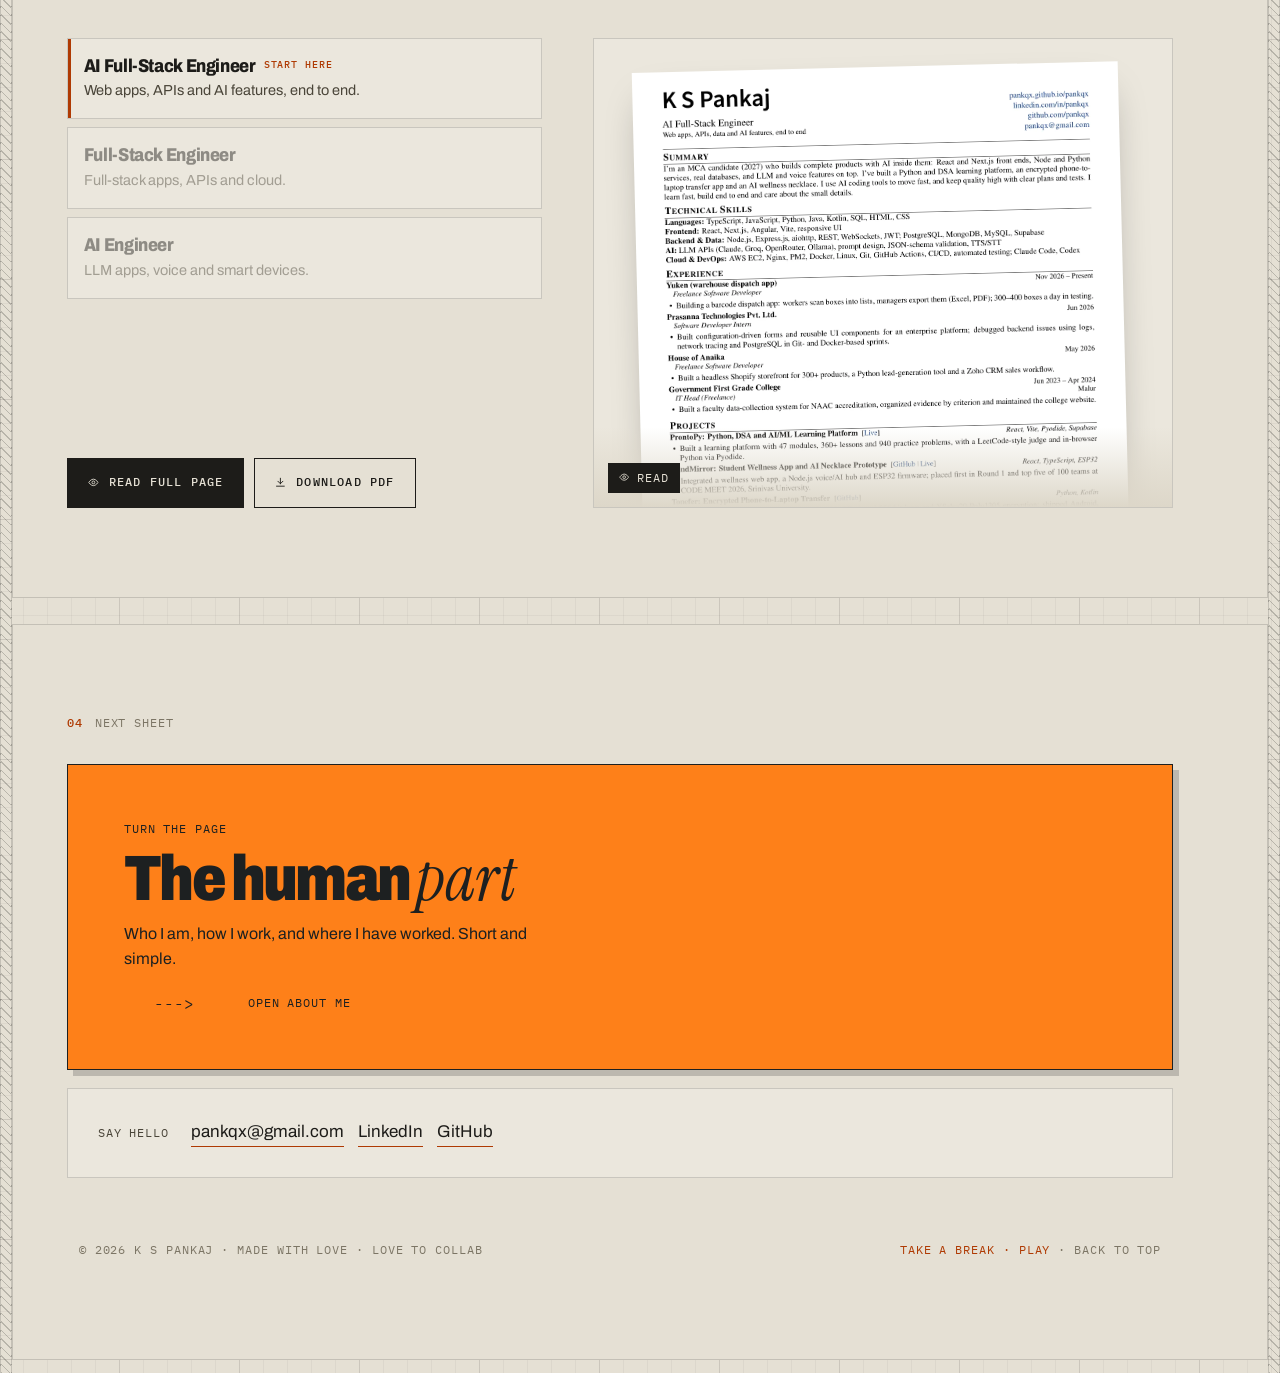
==== commit ac72c26e: "Add Yuken dispatch (freelance) to projects, experience and resumes; remove the U1-U5 steps" ====
--- a/index.html
+++ b/index.html
@@ -116,10 +116,38 @@
 <!-- ✏️ EDIT: section title (h2) and the short line beside it (p) -->
 <div class="head2"><h2 class="h2 rv">Things I’ve <span class="serif">built</span></h2><p class="lede rv" style="--d:.08s">Tap a project to see its drawing. I drew every one of them in code.</p></div>
 <div class="viewer-grid rv">
-<!-- ✏️ EDIT: project card · a project · title in <h3>, text in <p>, links in <a>. Drawing = the <svg>. New drawing: see PROMPTS.md -->
-<div class="pj">
-<button class="pj-head" type="button" id="pjh-tonefer" aria-expanded="true" aria-controls="pjb-tonefer"><span class="n">02.1</span><span class="t">Tonefer</span><span class="k">Desktop + Android</span></button>
-<div class="pj-body is-on" id="pjb-tonefer" role="region" aria-labelledby="pjh-tonefer">
+<!-- ✏️ EDIT: project card · Yuken Dispatch · title in the button, text in <p>, links in <a>. Drawing = the <svg>. New drawing: see PROMPTS.md -->
+<div class="pj">
+<button class="pj-head" type="button" id="pjh-yuken" aria-expanded="true" aria-controls="pjb-yuken"><span class="n">02.1</span><span class="t">Yuken Dispatch</span><span class="k">Freelance</span></button>
+<div class="pj-body is-on" id="pjb-yuken" role="region" aria-labelledby="pjh-yuken">
+<div class="pj-art"><span class="pj-badge mono">In daily use</span><svg class="art dw" viewBox="0 0 400 250" role="img" aria-label="Yuken Dispatch: stacked warehouse boxes with barcodes, a scanner beam reading one, a phone list filling up, and a printed report with an export arrow.">
+<path class="ln d k" pathLength="1" d="M24 222H200"/>
+<rect class="ln d" pathLength="1" x="34" y="160" width="56" height="62"/><rect class="ln d" pathLength="1" style="--d:.1s" x="96" y="160" width="56" height="62"/><rect class="ln d" pathLength="1" style="--d:.2s" x="64" y="100" width="56" height="60"/>
+<path class="lt d" pathLength="1" style="--d:.3s" d="M34 176H90M96 176H152M64 116H120"/>
+<g class="f" style="--d:.5s"><path class="ln" d="M44 192v18M47 192v18M51 192v18M53 192v18M57 192v18M60 192v18M64 192v18M66 192v18M70 192v18M72 192v18"/>
+<path class="ln" d="M106 192v18M110 192v18M112 192v18M116 192v18M119 192v18M121 192v18M125 192v18M129 192v18M131 192v18M134 192v18"/>
+<path class="ln" d="M74 130v18M77 130v18M79 130v18M83 130v18M86 130v18M90 130v18M92 130v18M96 130v18M99 130v18M102 130v18"/></g>
+<path class="ln d hl" pathLength="1" style="--d:.7s" d="M196 64L120 128M196 64L120 150"/>
+<rect class="ln d k" pathLength="1" style="--d:.4s" x="190" y="40" width="34" height="56" rx="6" transform="rotate(-28 207 68)"/>
+<circle class="sf f" style="--d:.9s" cx="122" cy="139" r="3"/>
+<rect class="ln d k" pathLength="1" style="--d:.6s" x="236" y="22" width="86" height="150" rx="12"/>
+<path class="lt d" pathLength="1" style="--d:.7s" d="M236 46H322"/>
+<text class="tx tx-s f" style="--d:.8s" x="279" y="40" text-anchor="middle">312 BOXES</text>
+<g class="f" style="--d:.9s"><path class="lt" d="M248 62H310M248 78H310M248 94H310M248 110H296M248 126H304"/><circle class="sf" cx="306" cy="62" r="2.4"/></g>
+<path class="ln d" pathLength="1" style="--d:1s" d="M248 142H310V158H248Z"/>
+<text class="tx f" style="--d:1.05s" x="279" y="153" text-anchor="middle">SCAN</text>
+<rect class="ln d" pathLength="1" style="--d:1s" x="318" y="132" width="62" height="78" transform="rotate(4 349 171)"/>
+<path class="lt d" pathLength="1" style="--d:1.1s" d="M328 152H370M328 164H370M328 176H360"/>
+<path class="ln d hl" pathLength="1" style="--d:1.15s" d="M350 222H384M378 216l6 6-6 6"/>
+<text class="tx f" style="--d:1.2s" x="330" y="244" text-anchor="middle">EXCEL · PDF · SHARE</text>
+</svg></div>
+<div class="pj-txt"><p class="pj-quip">My first app that real people use every single day.</p><p>A dispatch app for a warehouse team at Yuken. Workers scan the barcode on each box into a list. Managers sign in, check the lists, and print or export them. It works on phones and laptops from one link. In testing now: 300 to 400 boxes a day, across 300 box types.</p>
+<div class="pj-foot"><span class="pj-stack">JavaScript · Firebase · barcode scanning · Excel/PDF export</span><span class="pj-links"><span class="mono pj-private">Private client project</span></span></div></div>
+</div></div>
+<!-- ✏️ EDIT: project card · Tonefer · title in the button, text in <p>, links in <a>. Drawing = the <svg>. New drawing: see PROMPTS.md -->
+<div class="pj">
+<button class="pj-head" type="button" id="pjh-tonefer" aria-expanded="false" aria-controls="pjb-tonefer"><span class="n">02.2</span><span class="t">Tonefer</span><span class="k">Desktop + Android</span></button>
+<div class="pj-body" id="pjb-tonefer" role="region" aria-labelledby="pjh-tonefer">
 <div class="pj-art"><span class="pj-badge mono">Released</span><svg class="art dw" viewBox="0 0 400 250" role="img" aria-label="Tonefer: a phone and a laptop, a padlock travelling along the link between them, and a pairing QR code on the laptop screen.">
 <rect class="ln d k" pathLength="1" x="46" y="40" width="86" height="170" rx="13"/>
 <rect class="lt d" pathLength="1" x="54" y="56" width="70" height="134" rx="3"/>
@@ -145,9 +173,9 @@
 <div class="pj-txt"><p class="pj-quip">Because emailing photos to myself felt like a cry for help.</p><p>Private, offline transfer between phone and laptop. Pair once with a QR code; after that every note, photo and file is end-to-end encrypted over hotspot, USB or Wi‑Fi. Runs on Ubuntu, Windows, the browser and Android.</p>
 <div class="pj-foot"><span class="pj-stack">Python · aiohttp · Kotlin · Compose</span><span class="pj-links"><a class="link" href="https://github.com/pankqx/tonefer" target="_blank" rel="noopener">Code <svg class="arr" aria-hidden="true"><use href="#i-arr"/></svg></a><a class="link" href="https://github.com/pankqx/tonefer-android" target="_blank" rel="noopener">Android <svg class="arr" aria-hidden="true"><use href="#i-arr"/></svg></a></span></div></div>
 </div></div>
-<!-- ✏️ EDIT: project card · a project · title in <h3>, text in <p>, links in <a>. Drawing = the <svg>. New drawing: see PROMPTS.md -->
-<div class="pj">
-<button class="pj-head" type="button" id="pjh-mindmirror" aria-expanded="false" aria-controls="pjb-mindmirror"><span class="n">02.2</span><span class="t">MindMirror</span><span class="k">Web + hardware</span></button>
+<!-- ✏️ EDIT: project card · MindMirror · title in the button, text in <p>, links in <a>. Drawing = the <svg>. New drawing: see PROMPTS.md -->
+<div class="pj">
+<button class="pj-head" type="button" id="pjh-mindmirror" aria-expanded="false" aria-controls="pjb-mindmirror"><span class="n">02.3</span><span class="t">MindMirror</span><span class="k">Web + hardware</span></button>
 <div class="pj-body" id="pjb-mindmirror" role="region" aria-labelledby="pjh-mindmirror">
 <div class="pj-art"><span class="pj-badge mono">No. 1 · Round 1</span><svg class="art dw" viewBox="0 0 400 250" role="img" aria-label="MindMirror necklace: a pendant holding an ESP32 module with a microphone and amplifier, sending sound waves to a hub.">
 <path class="ln f" style="stroke-dasharray:.5 5;stroke-width:2.4" d="M70 18Q200 192 330 18"/>
@@ -169,9 +197,9 @@
 <div class="pj-txt"><p class="pj-quip">A necklace that notices your stress before your exams do.</p><p>A calm web app plus a talking AI necklace (ESP32) that helps students spot early stress against their own normal, without diagnosing. Built for the CODE MEET 2026 hackathon at Srinivas University, where we ranked No. 1 in Round 1 and top 5 of 100 teams in Round 2, which was mildly stressful. I built the hub, the firmware and the core screens.</p>
 <div class="pj-foot"><span class="pj-stack">React · TS · three.js · ESP32 · Groq</span><span class="pj-links"><a class="link" href="https://pankqx.github.io/MindMirror/" target="_blank" rel="noopener">Live <svg class="arr" aria-hidden="true"><use href="#i-arr"/></svg></a><a class="link" href="https://github.com/pankqx/MindMirror" target="_blank" rel="noopener">Code <svg class="arr" aria-hidden="true"><use href="#i-arr"/></svg></a></span></div></div>
 </div></div>
-<!-- ✏️ EDIT: project card · a project · title in <h3>, text in <p>, links in <a>. Drawing = the <svg>. New drawing: see PROMPTS.md -->
-<div class="pj">
-<button class="pj-head" type="button" id="pjh-paroh" aria-expanded="false" aria-controls="pjb-paroh"><span class="n">02.3</span><span class="t">Paroh</span><span class="k">AI web app</span></button>
+<!-- ✏️ EDIT: project card · Paroh · title in the button, text in <p>, links in <a>. Drawing = the <svg>. New drawing: see PROMPTS.md -->
+<div class="pj">
+<button class="pj-head" type="button" id="pjh-paroh" aria-expanded="false" aria-controls="pjb-paroh"><span class="n">02.4</span><span class="t">Paroh</span><span class="k">AI web app</span></button>
 <div class="pj-body" id="pjb-paroh" role="region" aria-labelledby="pjh-paroh">
 <div class="pj-art"><span class="pj-badge mono">24-hour build</span><svg class="art dw" viewBox="0 0 400 250" role="img" aria-label="Paroh: you and your twin as two circles. A fact card stops at a consent gate, gets approved, then joins the twin's knowledge graph. A what-if distribution sits below.">
 <g class="f"><text class="tx" x="105" y="50" text-anchor="middle">YOU</text><text class="tx" x="295" y="50" text-anchor="middle">TWIN</text><text class="tx signal-t" x="200" y="30" text-anchor="middle">CONSENT GATE</text></g>
@@ -193,9 +221,9 @@
 <div class="pj-txt"><p class="pj-quip">A digital twin that only learns what you approve. Unlike my phone’s keyboard.</p><p>Built in 24 hours at GATEWAYS 2026, a national hackathon with 150+ teams. It asks you questions out loud, turns your answers into facts, waits for your OK, then runs what-if simulations before giving advice.</p>
 <div class="pj-foot"><span class="pj-stack">Next.js · TS · OpenRouter · voice</span><span class="pj-links"><a class="link" href="https://paroh-twin.vercel.app" target="_blank" rel="noopener">Live <svg class="arr" aria-hidden="true"><use href="#i-arr"/></svg></a><a class="link" href="https://github.com/pankqx/paroh-twin" target="_blank" rel="noopener">Code <svg class="arr" aria-hidden="true"><use href="#i-arr"/></svg></a></span></div></div>
 </div></div>
-<!-- ✏️ EDIT: project card · a project · title in <h3>, text in <p>, links in <a>. Drawing = the <svg>. New drawing: see PROMPTS.md -->
-<div class="pj">
-<button class="pj-head" type="button" id="pjh-flow" aria-expanded="false" aria-controls="pjb-flow"><span class="n">02.4</span><span class="t">Flow &amp; Magic</span><span class="k">Presenter tool</span></button>
+<!-- ✏️ EDIT: project card · Flow &amp; Magic · title in the button, text in <p>, links in <a>. Drawing = the <svg>. New drawing: see PROMPTS.md -->
+<div class="pj">
+<button class="pj-head" type="button" id="pjh-flow" aria-expanded="false" aria-controls="pjb-flow"><span class="n">02.5</span><span class="t">Flow &amp; Magic</span><span class="k">Presenter tool</span></button>
 <div class="pj-body" id="pjb-flow" role="region" aria-labelledby="pjh-flow">
 <div class="pj-art"><span class="pj-badge mono">Dream project</span><svg class="art dw fm" viewBox="0 0 400 250" role="img" aria-label="Flow and Magic: a presenter types TCP handshake and a three-step diagram, SYN, SYN-ACK, ACK, appears one step at a time.">
 <rect class="ln d k" pathLength="1" x="24" y="20" width="352" height="200" rx="6"/>
@@ -214,9 +242,9 @@
 <div class="pj-txt"><p class="pj-quip">Say “TCP handshake”. Watch the diagram show up on its own.</p><p>For anyone who explains things for a living: type, speak or gesture a concept and the right animated diagram appears. The AI only produces validated data, never code, and 131 automated tests keep it honest.</p>
 <div class="pj-foot"><span class="pj-stack">React · TS · SVG · Speech API</span><span class="pj-links"><a class="link" href="https://github.com/pankqx/flow-magic" target="_blank" rel="noopener">Code <svg class="arr" aria-hidden="true"><use href="#i-arr"/></svg></a></span></div></div>
 </div></div>
-<!-- ✏️ EDIT: project card · a project · title in <h3>, text in <p>, links in <a>. Drawing = the <svg>. New drawing: see PROMPTS.md -->
-<div class="pj">
-<button class="pj-head" type="button" id="pjh-bossgit" aria-expanded="false" aria-controls="pjb-bossgit"><span class="n">02.5</span><span class="t">BossGit</span><span class="k">Learning platform</span></button>
+<!-- ✏️ EDIT: project card · BossGit · title in the button, text in <p>, links in <a>. Drawing = the <svg>. New drawing: see PROMPTS.md -->
+<div class="pj">
+<button class="pj-head" type="button" id="pjh-bossgit" aria-expanded="false" aria-controls="pjb-bossgit"><span class="n">02.6</span><span class="t">BossGit</span><span class="k">Learning platform</span></button>
 <div class="pj-body" id="pjb-bossgit" role="region" aria-labelledby="pjh-bossgit">
 <div class="pj-art"><span class="pj-badge mono">30 modules</span><svg class="art dw" viewBox="0 0 400 250" role="img" aria-label="BossGit: a terminal running git rebase main, above a commit graph where a feature branch merges back into main.">
 <rect class="ln d k" pathLength="1" x="28" y="22" width="200" height="78" rx="4"/>
@@ -235,7 +263,7 @@
 </div></div>
 <!-- ✏️ EDIT: project card · The Brownie Press · title in the button, text in <p>, links in <a>. Drawing = the <svg>. New drawing: see PROMPTS.md -->
 <div class="pj">
-<button class="pj-head" type="button" id="pjh-brownie" aria-expanded="false" aria-controls="pjb-brownie"><span class="n">02.6</span><span class="t">The Brownie Press</span><span class="k">Client work</span></button>
+<button class="pj-head" type="button" id="pjh-brownie" aria-expanded="false" aria-controls="pjb-brownie"><span class="n">02.7</span><span class="t">The Brownie Press</span><span class="k">Client work</span></button>
 <div class="pj-body" id="pjb-brownie" role="region" aria-labelledby="pjh-brownie">
 <div class="pj-art"><span class="pj-badge mono">Real shop</span><svg class="art dw" viewBox="0 0 400 250" role="img" aria-label="The Brownie Press: a phone showing a menu of brownies and a cart, an arrow into one order message, and a locked owner dashboard.">
 <rect class="ln d k" pathLength="1" x="40" y="18" width="122" height="214" rx="14"/>
--- a/assets/css/site.css
+++ b/assets/css/site.css
@@ -1567,3 +1567,4 @@
   .ct-big .w > span { animation: none; transform: none; }
   .ct-plane, .pulse { animation: none; }
 }
+.pj-private { font-size: 11px; letter-spacing: .06em; text-transform: uppercase; color: var(--ink-3); border: 1px dashed var(--rule-2); padding: 4px 8px; }
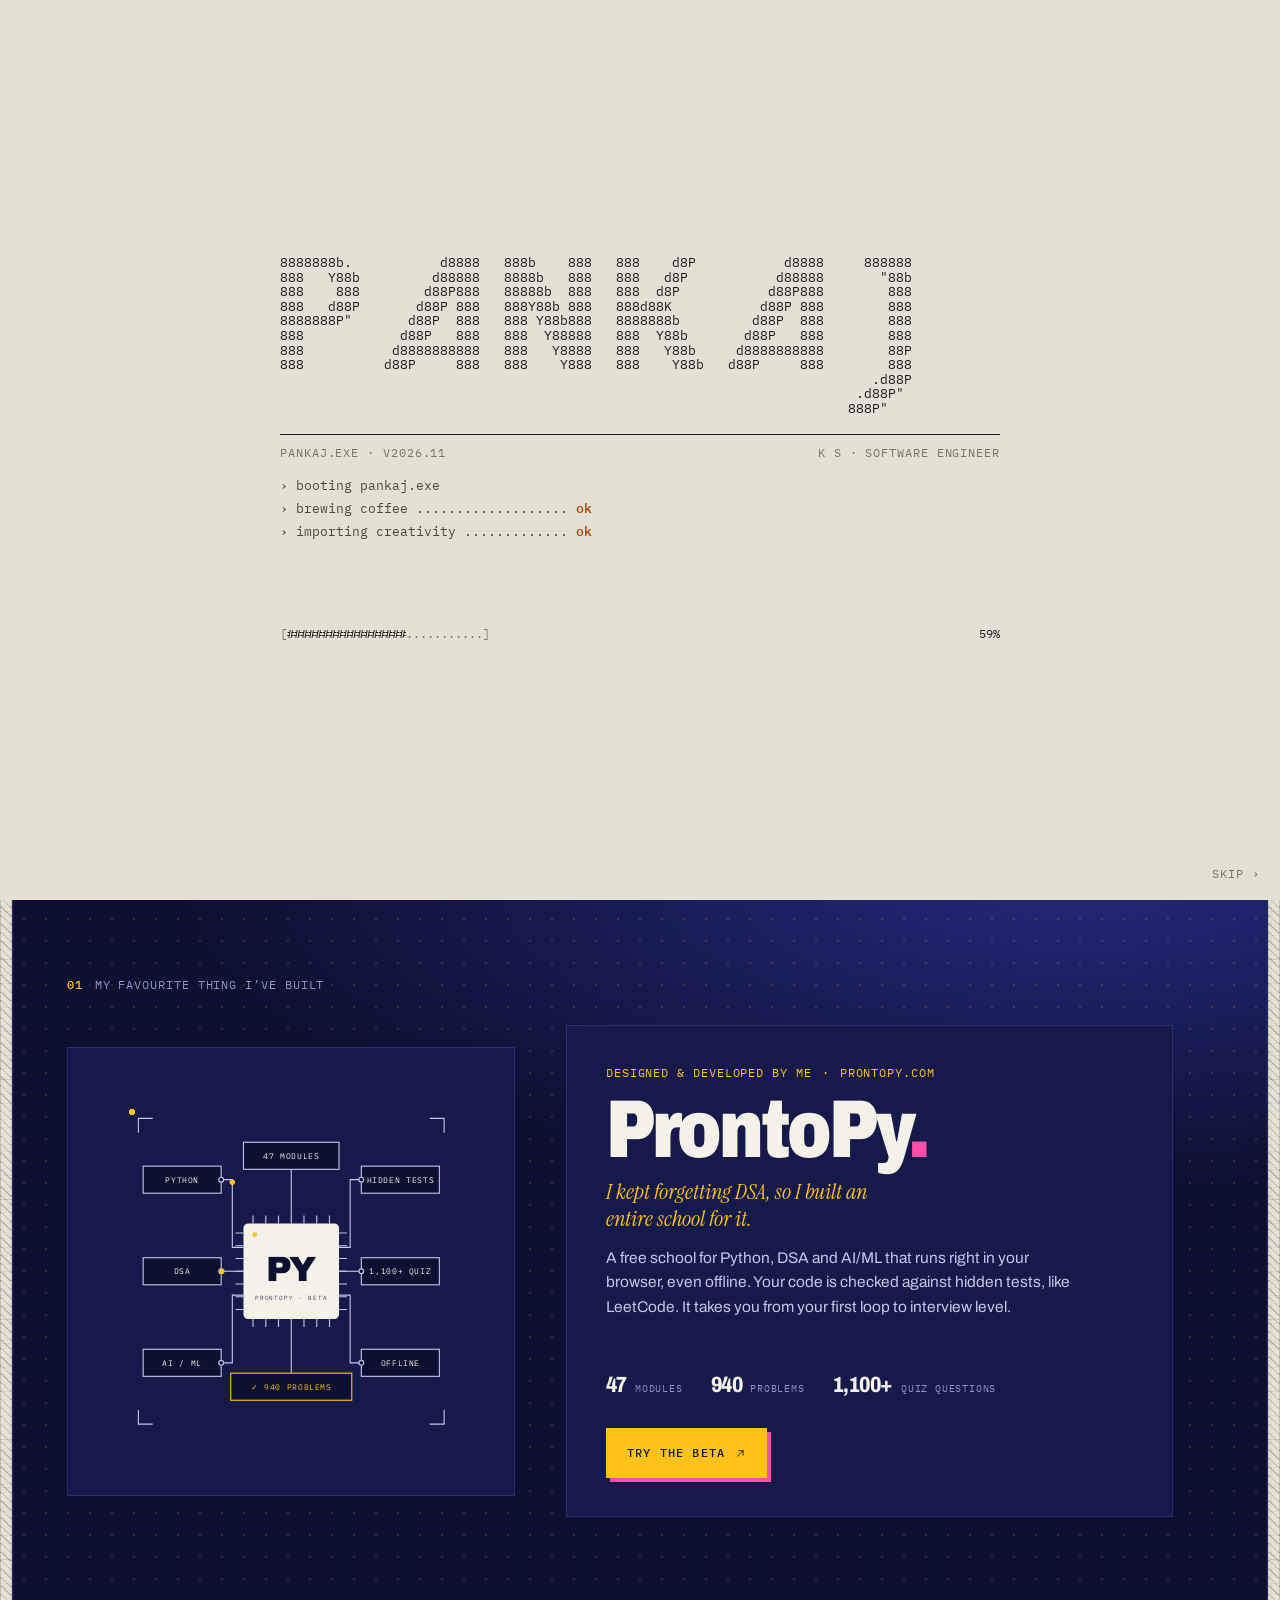
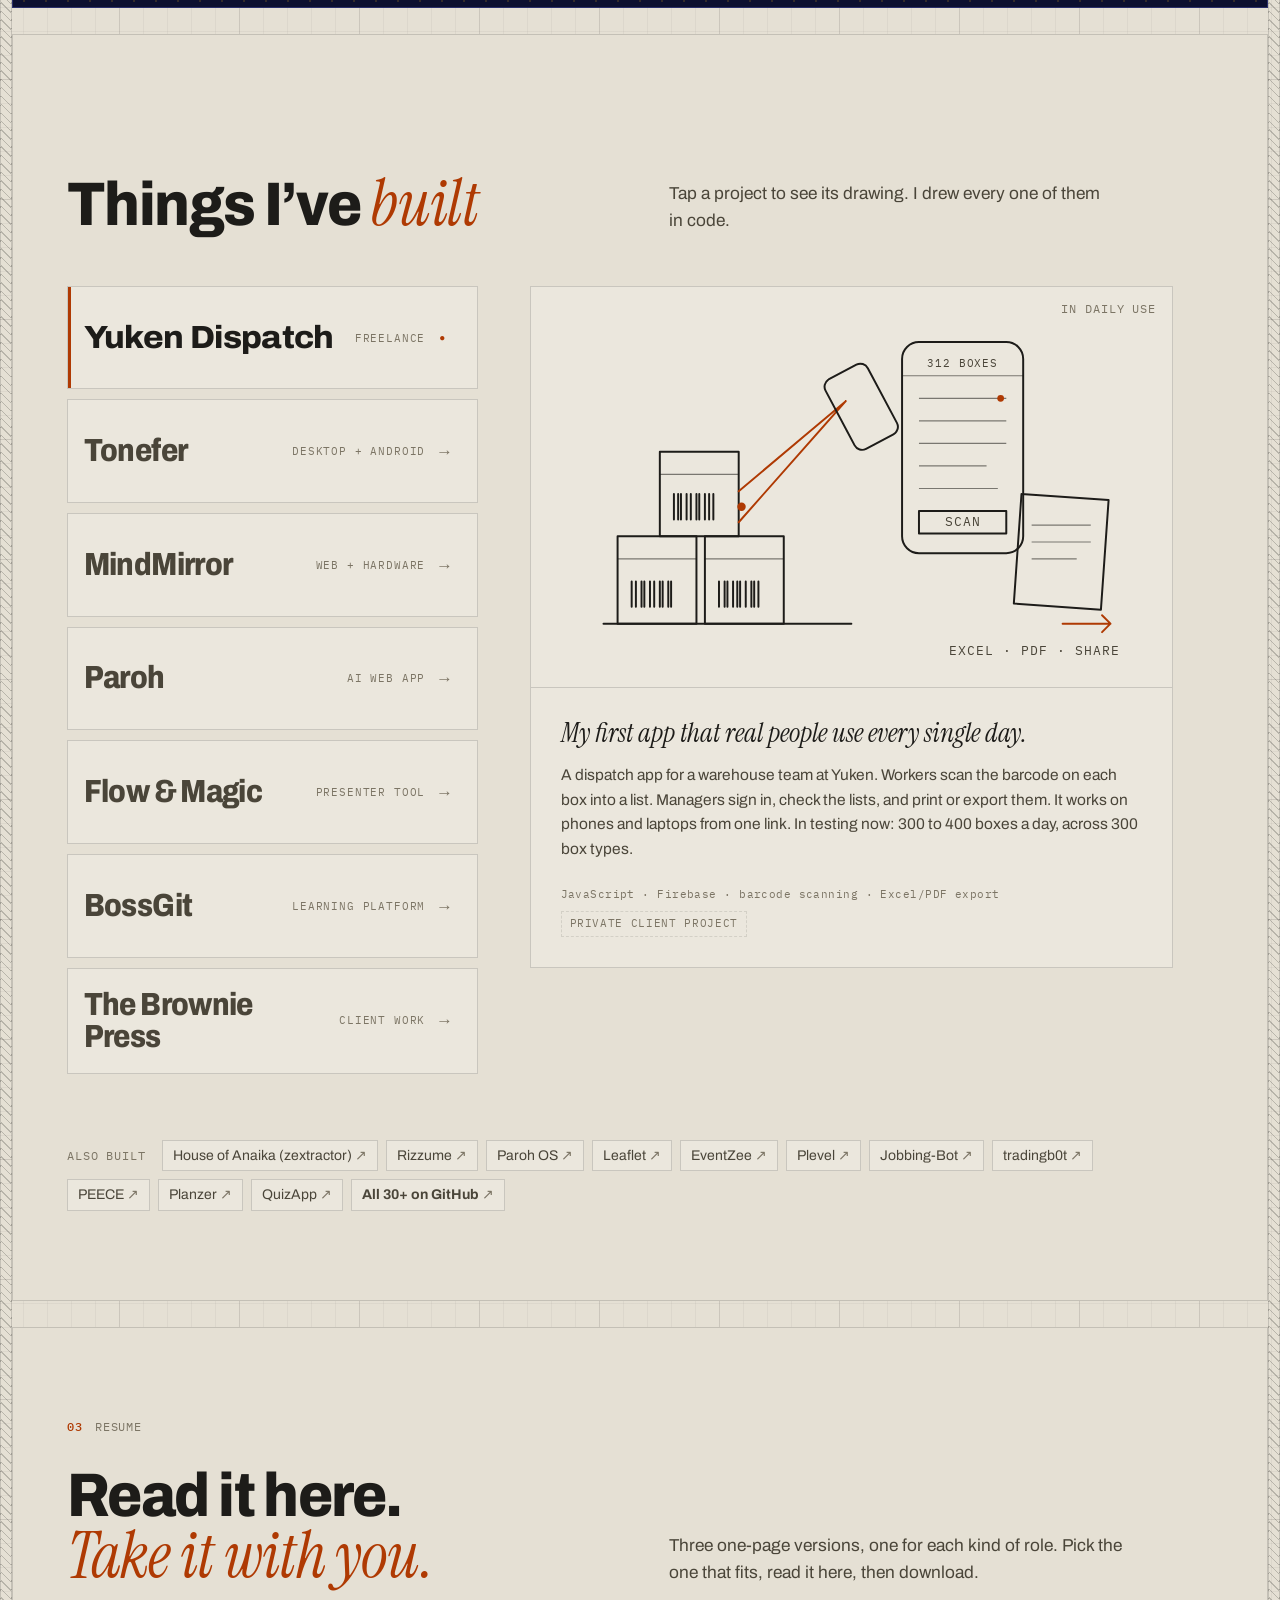
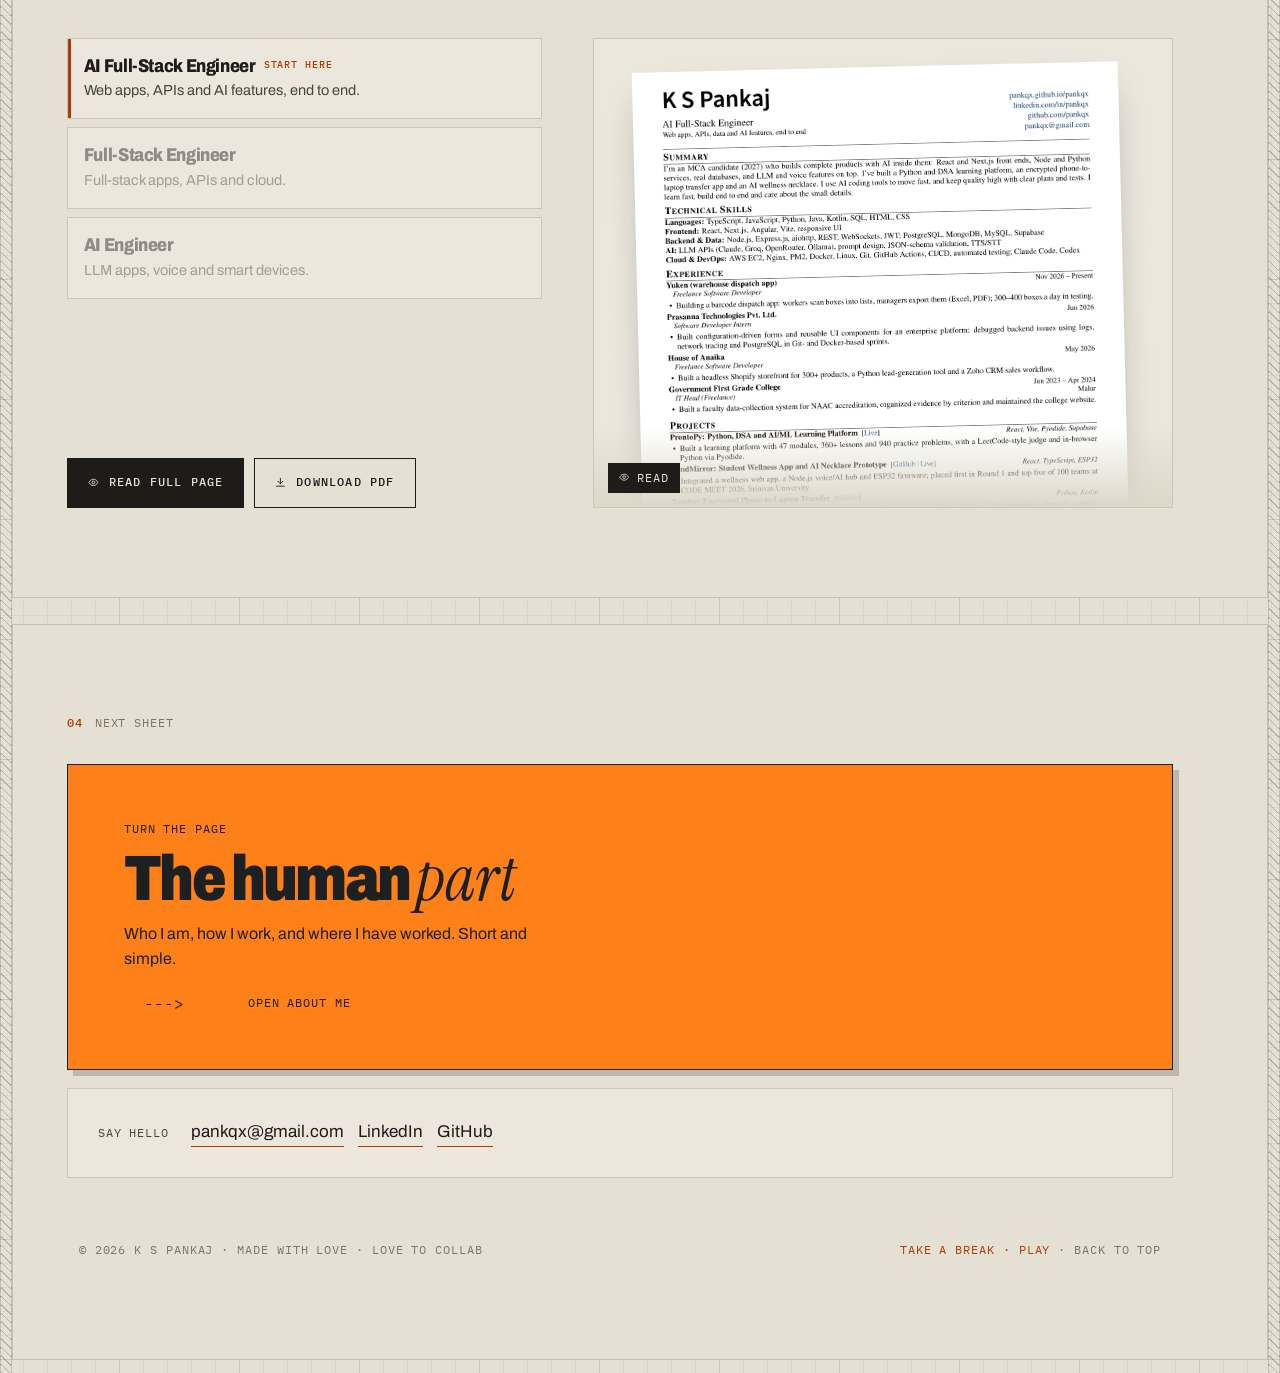
==== commit 3137b8d1: "Clean links (no .html, no #); blog post rewritten in simple words with a results cover" ====
--- a/index.html
+++ b/index.html
@@ -63,11 +63,11 @@
 <div class="trace trace-h" aria-hidden="true"><div class="tfill"></div></div>
 <header class="bar" id="bar">
 <a class="brand" href="#top" aria-label="K S Pankaj, home"><svg class="mark" viewBox="-1.5 -1.5 57 23" aria-hidden="true"><g fill="none" stroke="currentColor" stroke-width="2.4" stroke-linecap="square" stroke-linejoin="miter"><path pathLength="1" d="M1 0V20M12 0L1 11M4.6 7.4L12 20"/><path pathLength="1" d="M30 3V2.5Q30 0 27.5 0H20.5Q18 0 18 2.5V7.5Q18 10 20.5 10H27.5Q30 10 30 12.5V17.5Q30 20 27.5 20H20.5Q18 20 18 17.5V17"/><path pathLength="1" d="M36 20V0H45.5Q48 0 48 2.5V7.5Q48 10 45.5 10H36"/></g><rect class="mdot ldot" x="51" y="17" width="3.4" height="3.4"/></svg><span class="brand-name"><b>K S Pankaj</b>Software engineer</span></a>
-<nav class="nav" aria-label="Sections"><a href="#work" data-sec="prontopy work"><span>01</span>Work</a><a href="#resume" data-sec="resume"><span>02</span>Resume</a><a href="about.html" data-sec="about"><span>03</span>About</a><a href="blog/" data-sec="blog post"><span>04</span>Blog</a><a href="contact.html" data-sec="contact"><span>05</span>Contact</a></nav>
+<nav class="nav" aria-label="Sections"><a href="#work" data-sec="prontopy work"><span>01</span>Work</a><a href="#resume" data-sec="resume"><span>02</span>Resume</a><a href="about" data-sec="about"><span>03</span>About</a><a href="blog/" data-sec="blog post"><span>04</span>Blog</a><a href="contact" data-sec="contact"><span>05</span>Contact</a></nav>
 <div class="bar-r">
 <button class="mode" type="button" aria-pressed="false" aria-label="Switch between light vellum and dark blueprint"><span class="sw"></span><span class="lbl lbl-v">Vellum</span><span class="lbl lbl-b">Blueprint</span></button>
 <a class="btn btn-sm" href="#resume">Resume <svg class="arr" aria-hidden="true"><use href="#i-down"/></svg></a>
-<a class="human-btn" href="about.html"><span class="hb-long">The human part</span><span class="hb-short">Human</span> <b>→</b></a>
+<a class="human-btn" href="about"><span class="hb-long">The human part</span><span class="hb-short">Human</span> <b>→</b></a>
 </div>
 </header>
 <main id="main">
@@ -314,14 +314,14 @@
 <section class="sheet next" id="next" data-sheet="04" data-title="Next">
 <div class="wrap">
 <header class="sh rv"><span class="sh-no">04</span><span class="sh-label">Next sheet</span></header>
-<a class="nextcard rv" href="about.html">
+<a class="nextcard rv" href="about">
 <span class="nx-k mono">Turn the page</span>
 <span class="nx-t">The human <span class="serif">part</span></span>
 <span class="nx-p">Who I am, how I work, and where I have worked. Short and simple.</span>
 <span class="nx-go"><pre class="sprite nx-arrow" data-sprite="arrow" aria-hidden="true">=====&gt;</pre><span class="mono">Open about me</span></span>
 </a>
 <div class="hello-strip rv"><span class="mono muted">Say hello</span><a href="mailto:pankqx@gmail.com">pankqx@gmail.com</a><i>·</i><a href="https://www.linkedin.com/in/pankqx" target="_blank" rel="noopener">LinkedIn</a><i>·</i><a href="https://github.com/pankqx" target="_blank" rel="noopener">GitHub</a></div>
-<div class="foot mono"><span>© 2026 K S Pankaj · Made with love · Love to collab</span><span class="visits" data-visits hidden>You are visitor <b data-visits-n>#0000</b></span><span><a href="play.html" class="foot-play">Take a break · Play</a> · <a href="#main">Back to top</a></span></div>
+<div class="foot mono"><span>© 2026 K S Pankaj · Made with love · Love to collab</span><span class="visits" data-visits hidden>You are visitor <b data-visits-n>#0000</b></span><span><a href="play" class="foot-play">Take a break · Play</a> · <a href="#main">Back to top</a></span></div>
 </div>
 </section>
 </main>
